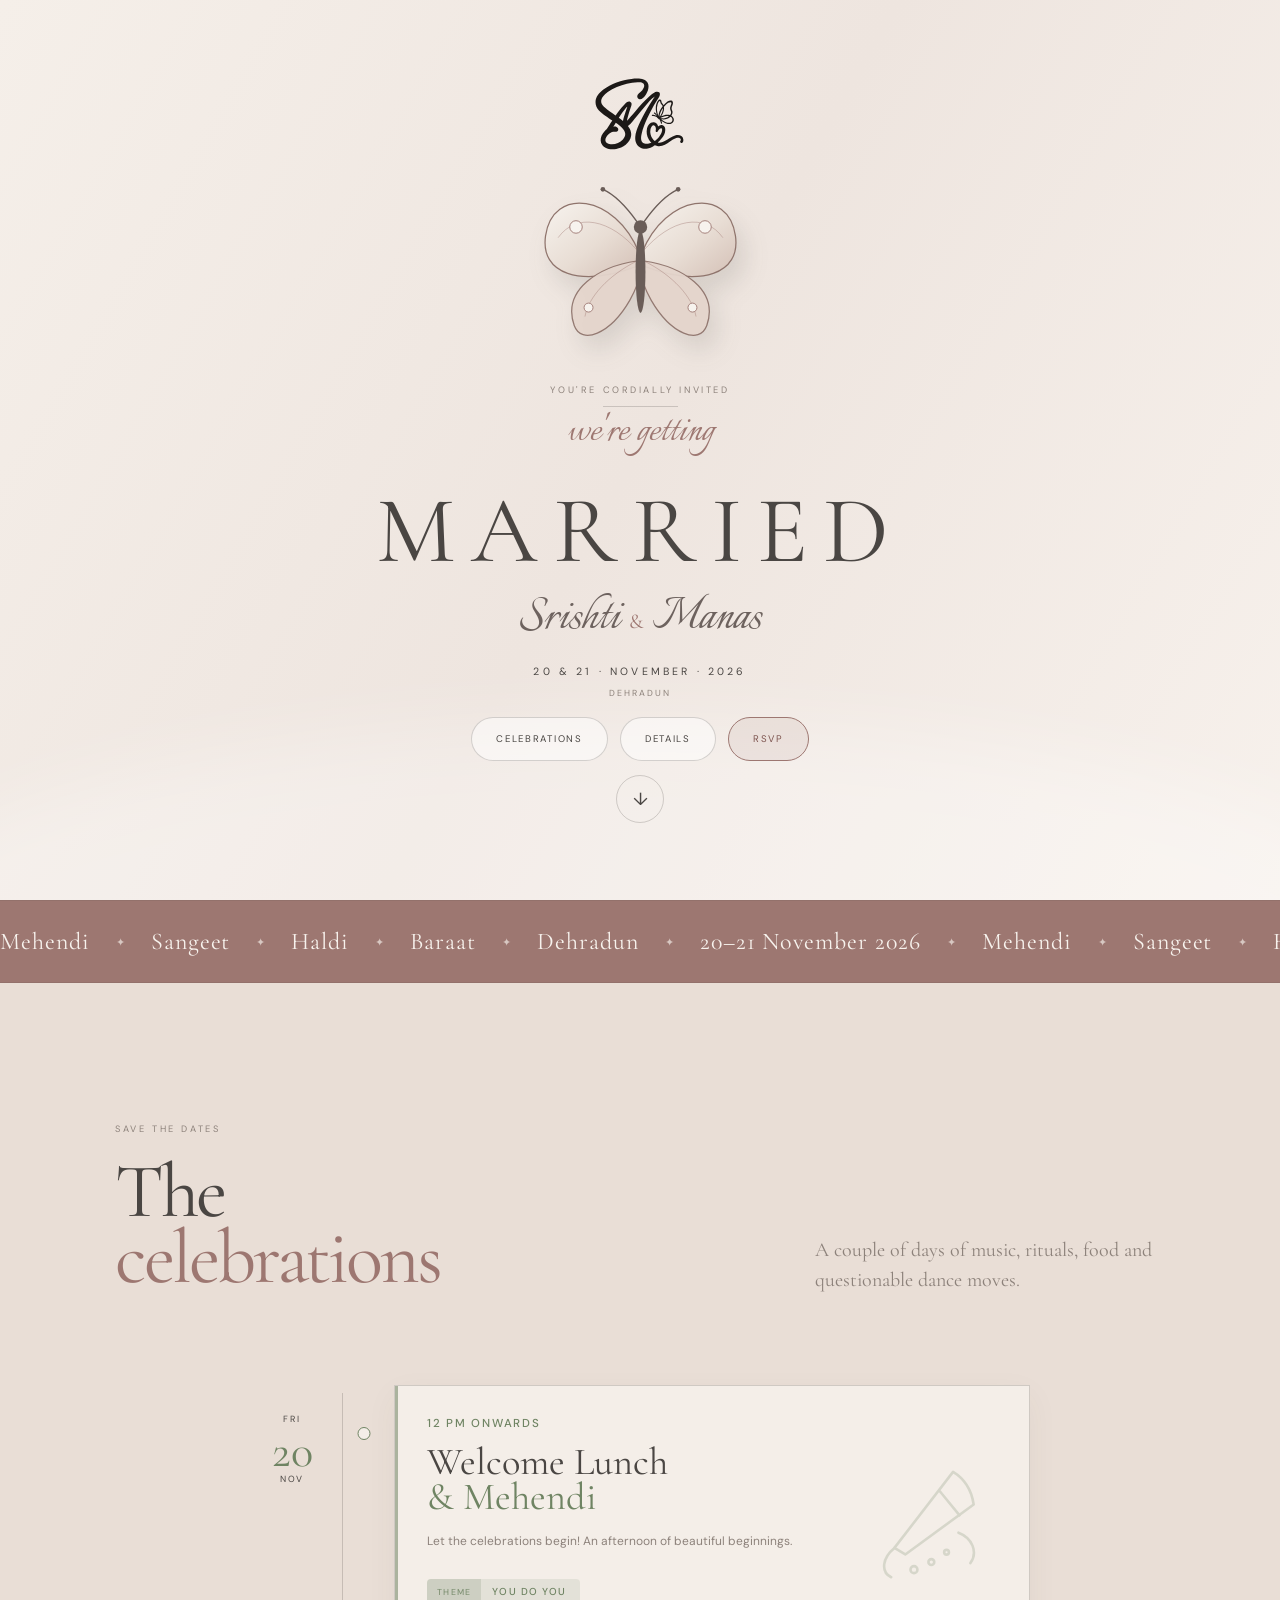
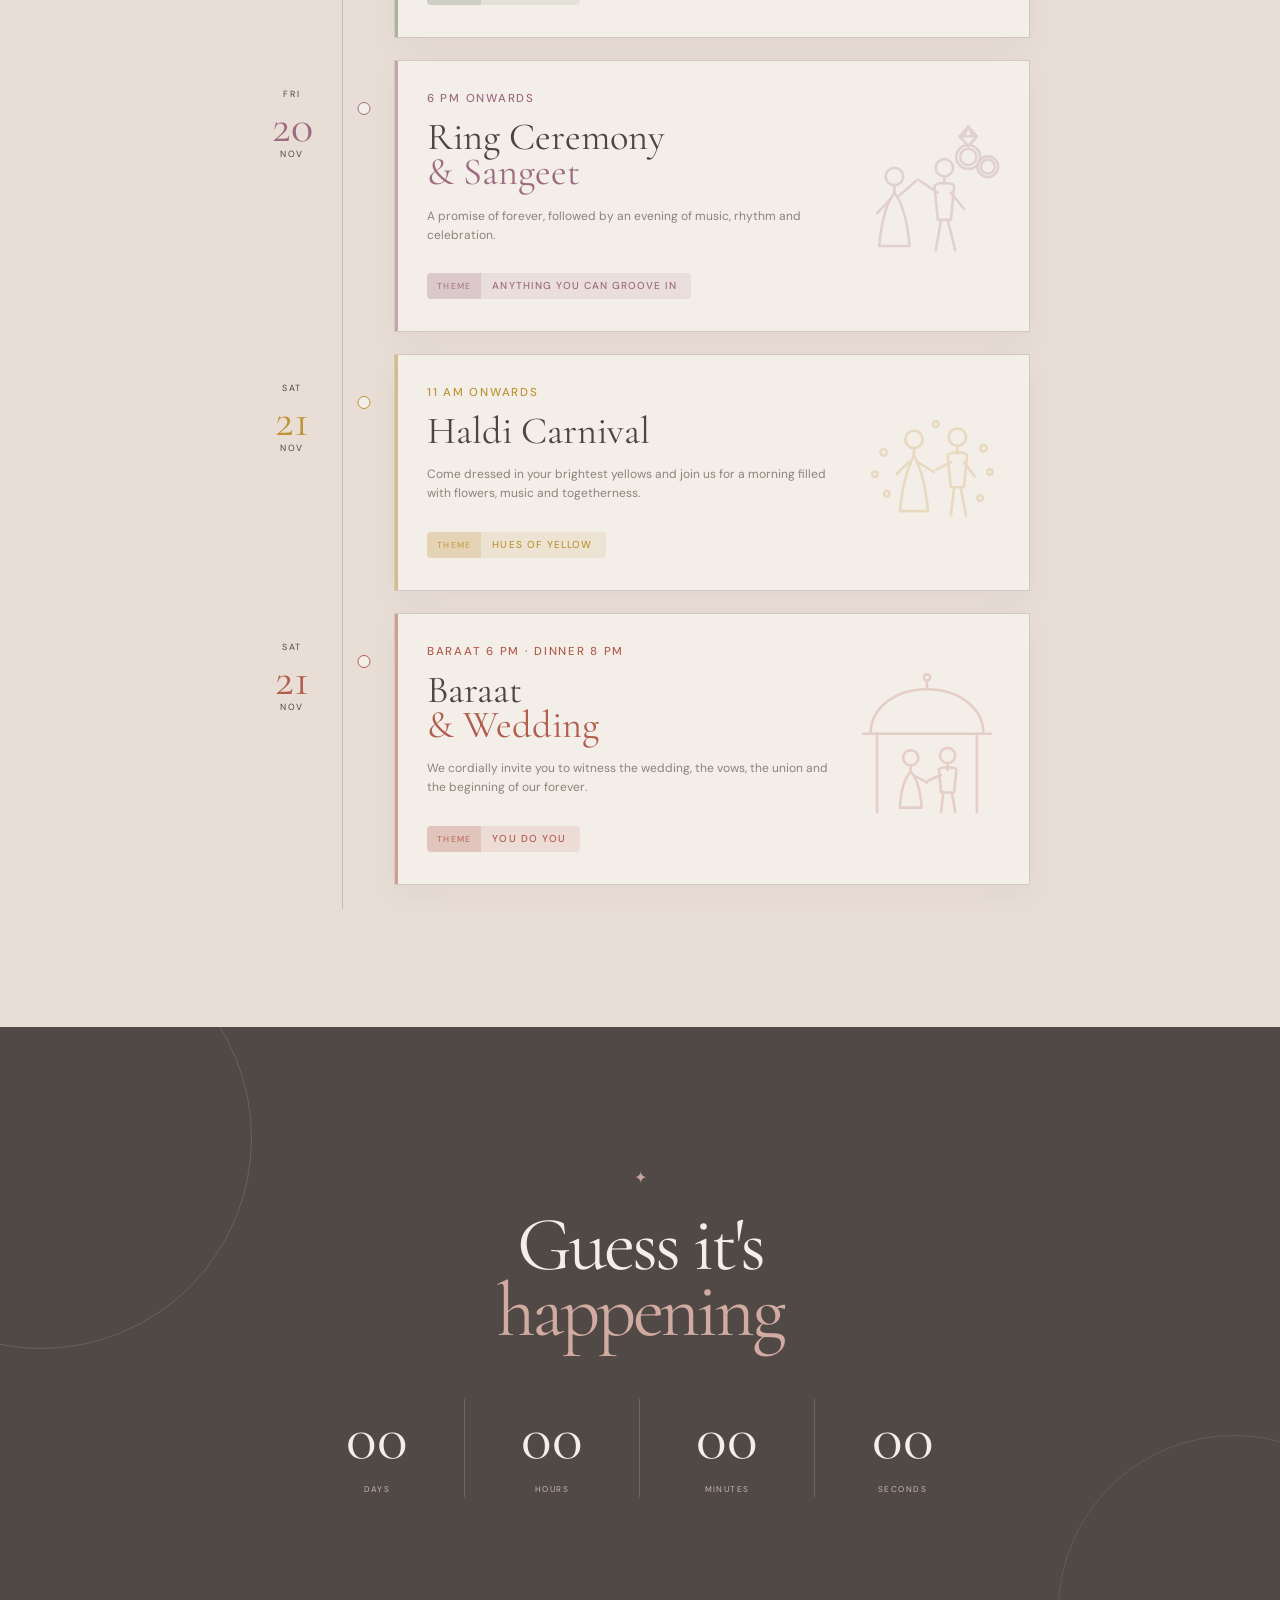
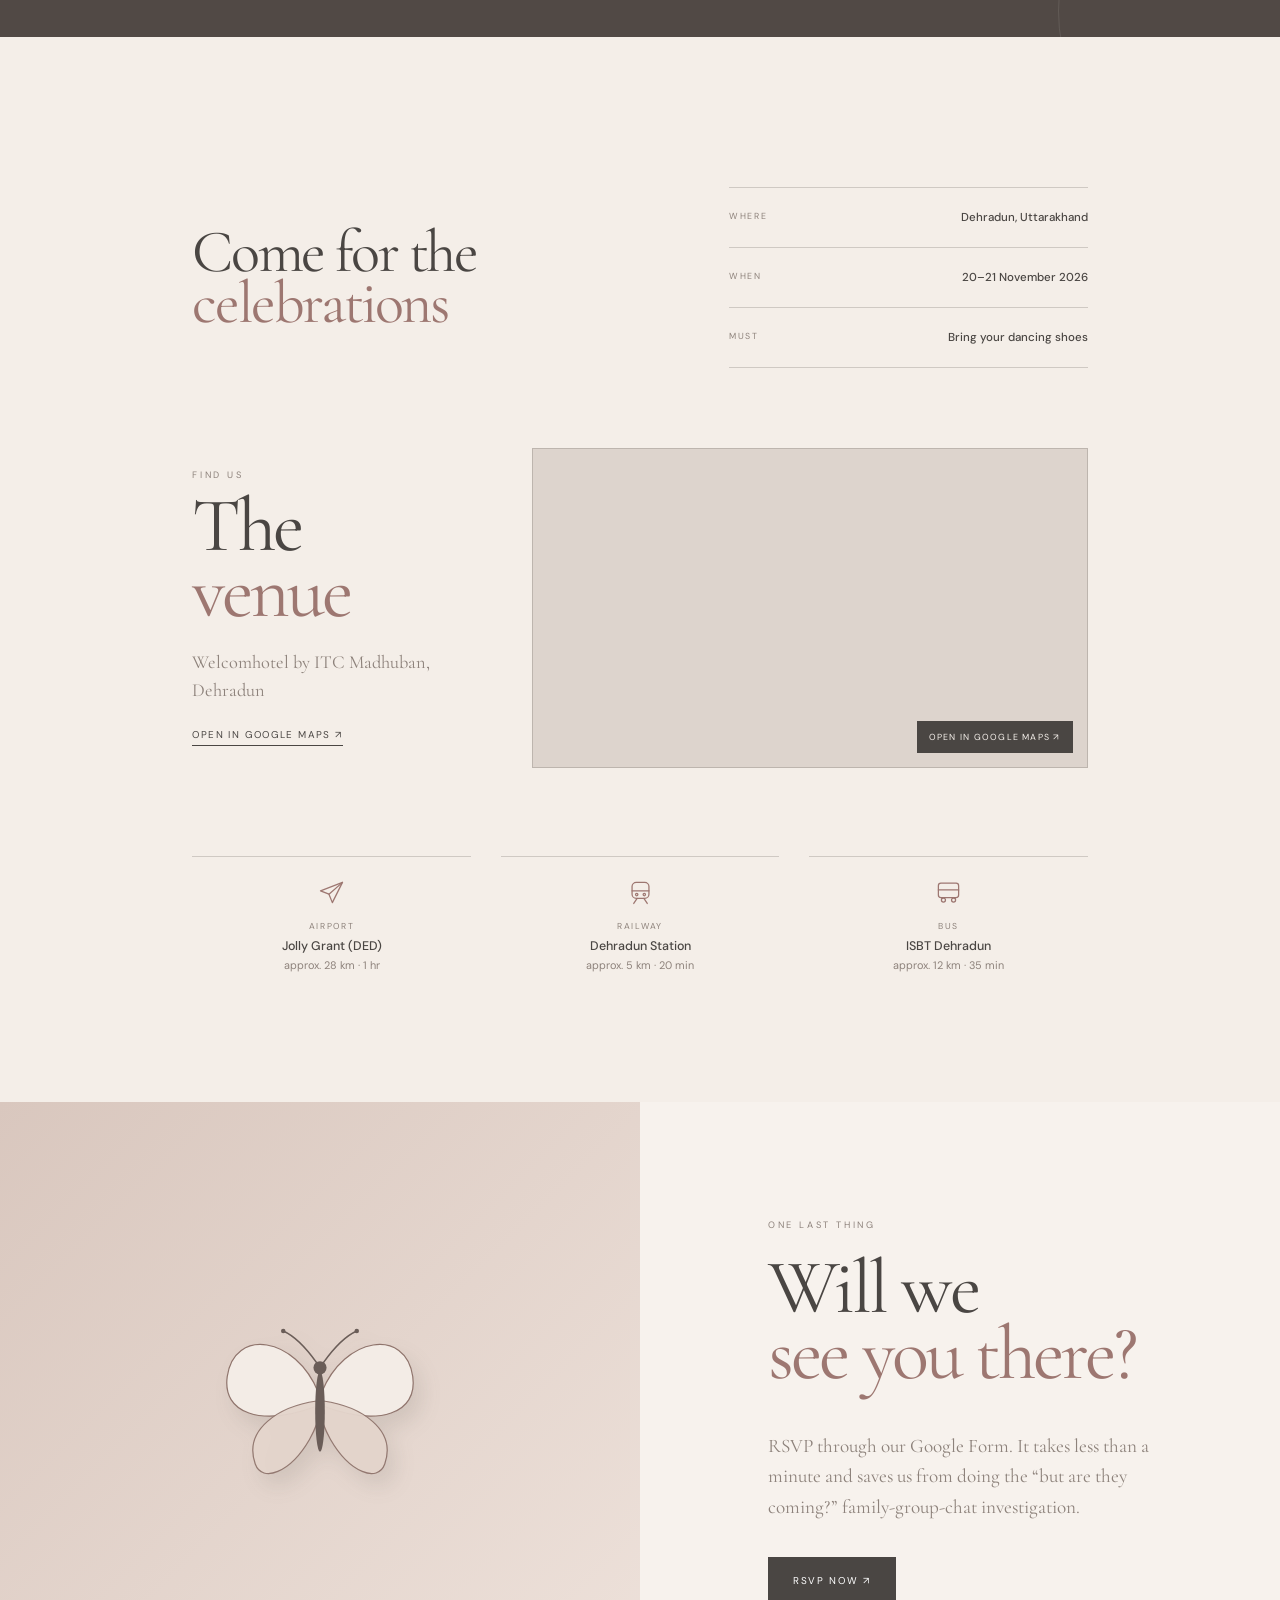
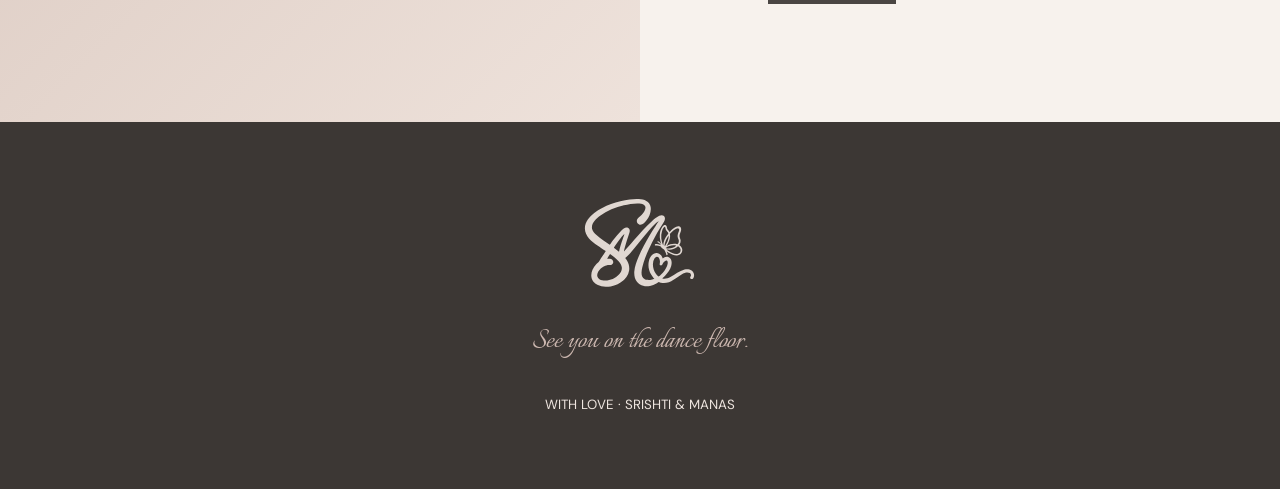
==== index.html @ ac8db074 "Animate the butterfly on the loading screen The preloader was still the flat PNG; it now uses the sa" ====
<!DOCTYPE html>
<html lang="en">
<head>
  <meta charset="UTF-8">
  <meta name="viewport" content="width=device-width, initial-scale=1.0">
  <meta name="theme-color" content="#f4eee8">
  <meta name="description" content="Srishti & Manas — wedding celebrations, November 2026">
  <title>Srishti & Manas — Wedding</title>
  <link rel="icon" href="assets/sm-logo.png" type="image/png">
  <link rel="apple-touch-icon" href="assets/sm-logo.png">
  <link rel="preconnect" href="https://fonts.googleapis.com">
  <link rel="preconnect" href="https://fonts.gstatic.com" crossorigin>
  <link href="https://fonts.googleapis.com/css2?family=Cormorant+Garamond:wght@400;500;600&family=DM+Sans:wght@400;500;600&family=Italianno&display=swap" rel="stylesheet">
  <link rel="stylesheet" href="styles.css">
</head>
<body>
  <div class="preloader" id="preloader">
    <svg class="monogram-mark" viewBox="35 118 1040 845" role="img" aria-label="Srishti and Manas">
      <path class="mono-script" d="M280.5 556.79C285.02 554.09 288.41 547.35 291.49 542.97C298.35 533.23 305.36 523.56 312.55 514.07C335.91 483.23 360.21 452.51 388.15 425.63C403.57 410.79 427.5 389.37 450.26 402.27C474.42 415.96 462.26 444.82 455.36 464.78C442.83 501.04 431.04 537.45 420.92 574.46C418.38 583.74 416.06 593.07 413.8 602.42C412.55 607.6 410.32 613.06 411.5 618.2C425.22 604.9 437.54 590 450.09 575.6C469.49 553.33 488.91 531.07 508.07 508.59C557.52 450.58 608.96 393.27 665.48 341.98C686.74 322.69 709.37 302.21 735.78 290.29C749.72 284 767.22 282.02 779.04 293.46C790.54 304.59 789.58 321.51 783.63 335.17C778.04 348.01 769.87 360.03 762.24 371.73C752.36 386.89 742.47 402.3 733.56 418.06C724.44 434.2 714.57 449.89 705.63 466.15C682.89 507.51 661.86 549.59 641.76 592.28C615.77 647.47 593.07 705.17 579.34 764.71C571.18 800.07 563.32 854.36 602.73 873.74C608.93 876.8 615.7 878.14 622.5 879.12C632.14 880.5 642.1 880.56 651.78 879.45C665.18 877.92 678.03 874.51 690.56 869.5C688.88 864.7 682.61 860.3 679.18 856.29C671.7 847.53 665.26 837.97 659.48 828.03C638.24 791.47 630.58 746.92 640.28 705.64C648.81 669.34 677.85 626.95 720.5 634.13C726.55 635.15 732.44 637.66 737.69 640.8C744.02 644.59 749.71 649.43 754.24 655.26C760.57 663.4 764.24 672.44 767.5 682.12C771.91 680.35 775.59 676.69 779.78 674.3C787.21 670.06 795.99 667.53 804.54 667.47C809.43 667.43 814.11 668.05 818.72 669.71C851.8 681.63 853.48 722.29 845.42 750.86C835.71 785.27 812.79 814.6 789.08 840.59C784.49 845.61 779.79 850.68 774.88 855.39C771.12 859 766.69 862.32 763.62 866.5C787.67 874.78 816.09 864 837.61 853.11C881.29 831 919.47 796.65 967.68 784.3C1004.36 774.91 1049.76 787.31 1055.03 830.5C1056.48 842.44 1054.39 856.4 1046.2 865.72C1040.09 872.69 1028.26 874.25 1022.09 866.37C1013.17 854.96 1027.29 846.78 1026.9 835.5C1026.02 809.89 992.57 809.27 974.82 814.42C948.38 822.1 925.05 839.69 902.91 855.43C862.87 883.89 818.88 913.02 767.5 908.09C754.59 906.86 742.36 903.26 730.5 898.1C723.1 901.53 716.5 907.7 709.34 911.84C691.02 922.43 671.24 930.78 650.38 934.69C634.87 937.59 619.24 938.76 603.5 936.83C592.62 935.49 582.15 932.64 572.05 928.47C520.01 907 502.49 854.11 506.23 801.5C509.38 757.09 528.19 707.04 545.67 666.21C574.59 598.69 608.92 534.12 646.58 471.1C664.76 440.67 683.7 410.43 703.58 381.1C709.79 371.92 715.67 362.53 721.78 353.28C724.4 349.31 728.82 344.69 729.5 340C719.12 345.63 710 353.94 701.32 361.85C680.36 380.94 661.57 402.1 642.62 423.14C597.65 473.1 556.54 526.56 514.09 578.63C502.72 592.58 491.18 606.37 479.69 620.21C462.46 640.97 444.84 661.59 422.93 677.5C424.67 681.19 427.58 684.24 429.95 687.59C434.1 693.43 438.17 699.59 441.61 705.88C456.18 732.49 463.39 762.15 458.76 792.47C446.56 872.38 363.92 926.86 289.43 939.71C274.31 942.32 258.83 943.4 243.5 943.11C216.99 942.61 190.33 937.07 166.68 924.83C153.12 917.82 140.69 908.27 131.11 896.34C105.86 864.92 106.13 821.26 122.36 785.83C131.18 766.57 143.54 748.97 158.21 733.72C164.7 726.97 172.67 721.29 178.83 714.3C183.4 709.12 187.01 702.08 190.67 696.2C197.81 684.78 205.18 673.4 212.67 662.2C219.35 652.22 225.96 642.17 232.71 632.23C236.53 626.59 241.42 620.73 244.09 614.5C231.62 604.55 216.92 596.76 203.63 587.92C191.62 579.94 179.71 571.83 167.88 563.59C113.8 525.93 50.42 476.61 52.38 403.5C53.92 346.3 95.29 298.3 138.31 264.84C228.06 195.05 351.4 153.92 463.47 140.69C498.16 136.59 532.75 133.85 567.52 138.77C590.05 141.95 613.23 148.51 630.82 163.65C681.15 206.96 652.76 287.98 618.57 332.11C604.12 350.75 582.03 376.4 555.56 371.77C530.7 367.41 521.59 338.18 536.1 318.65C543.26 309 554.02 301.45 562.78 293.28C579.39 277.78 595.58 258.81 604 237.5C612.27 216.57 611.54 196.95 589.68 185.79C583.23 182.5 575.59 180.39 568.48 179.15C556.97 177.15 545.17 176.6 533.5 176.72C491.89 177.17 450.64 185.13 410.3 194.68C334.18 212.7 255.31 243.91 191.98 290.49C156.54 316.56 109.13 359.47 118.15 408.48C122.58 432.54 141.59 451.72 158.96 467.53C177.92 484.8 198.96 499.82 219.89 514.58C240 528.75 259.96 543.24 280.5 556.79Z M415.5 457C406.21 461.76 390.73 482.45 383.65 491.19C367.9 510.63 353.43 531.2 339.43 551.93C332.36 562.41 323.74 573.06 318.34 584.5C334.06 596.49 349.78 608.48 365.5 620.47C368.07 612.09 369.02 603.12 371.19 594.58C376.69 573.05 383.48 551.92 390.4 530.82C395.22 516.12 400.43 501.57 405.48 486.95C408.81 477.3 413.74 467.02 415.5 457Z M283.5 641.29C274.58 655.7 265.65 670.1 256.73 684.5C260.62 685.18 264.56 684.58 268.56 684.44C276.66 684.16 285.17 684.57 292.78 687.67C315.24 696.84 321.13 726.07 298.76 739.3C286.27 746.68 270.24 742.01 256.52 744.2C234.2 747.75 214.58 759.49 198.16 774.66C175.69 795.41 150.38 837.84 176.09 865.39C179.69 869.25 184.18 872.15 188.75 874.74C195.13 878.35 202.79 880.96 209.94 882.51C264.99 894.49 327.61 872.05 365.1 830.62C382.02 811.93 395.91 786.48 390.89 760.52C387.21 741.44 376.54 724.92 364.14 710.33C341.09 683.21 312.61 661.49 283.5 641.29Z M728.5 848.86C737.25 844.25 744.92 836.31 752.15 829.63C775.22 808.32 793.58 782.28 805.86 753.39C811.09 741.07 817.76 718.11 809.35 706.17C803.62 698.02 792.89 703.51 786.66 708.09C778.63 713.99 772.14 722.04 767 730.5C764.64 734.39 763.44 739.48 760.25 742.75C756.33 746.75 750.24 747.88 745.26 745.28C735.74 740.32 740.15 729.7 741.15 721.5C741.63 717.52 741.95 713.51 741.88 709.5C741.6 694.67 732.97 665.96 713.5 667.86C693.86 669.78 683.17 700.42 679.74 716.43C671.91 752.92 683.35 792.02 704.41 822.12C711.2 831.82 718.96 841.7 728.5 848.86Z"/>
      <g class="mono-bf"><path class="mono-butterfly" d="M829.5 439.42C835.55 435.42 840.07 428.84 845.25 423.75C862.19 407.12 891.7 382.58 917.2 387.43C931.85 390.22 937.61 404.92 936.69 418.48C935.37 437.9 922.56 454.1 921.39 473.54C920.47 488.8 930.56 500.8 932.02 515.5C933.2 527.36 930.04 539.38 924.28 549.74C922.42 553.09 919.99 555.97 918.51 559.5C930.23 568.14 940.19 577.31 944.72 591.72C955.34 625.52 930.67 653.64 897.34 655.56C874.19 656.9 850.57 647.14 831.05 635.45C824.42 631.47 818.05 627.23 811.72 622.79C809.05 620.92 806.69 618.35 803.65 617.5C806.94 625.53 811.27 633.96 812.81 642.56C813.54 646.59 812.06 651.08 807.44 651.79C803.92 652.32 800.65 650.49 799.51 647.04C798.54 644.14 798.35 640.83 797.57 637.84C795.56 630.13 792.41 622.78 788.76 615.72C787.08 612.46 783.55 603.71 780.92 601.64C778.14 599.45 774.12 598.7 771.16 596.35C768.46 594.22 766.64 590.41 763.94 588.57C761.35 586.81 758.68 586.61 756.43 584.06C754.52 581.9 754.77 579.32 753.31 577.14C751.65 574.63 745.77 572.73 743.09 571.42C733.98 566.98 723.73 563.43 713.5 563.15C710.09 563.05 706.86 563.77 703.5 563.9C698.46 564.09 694.19 560.96 694.99 555.52C696.07 548.15 705.02 548.57 710.5 548.88C720.97 549.46 731 552.65 740.5 556.98C743.84 558.51 747.01 560.66 750.5 561.57C745.86 553.1 738.35 544.54 730.38 539.08C727.47 537.09 723.77 536.49 721.01 534.48C718.34 532.53 717.58 528.76 719.54 526.05C723.01 521.26 728.69 524.61 732.07 527.45C740.86 534.83 747.47 543.08 754.5 552.06C754.8 547.98 752.43 543.46 751 539.5C748.64 532.99 746.86 526.1 745.3 519.35C740.61 499.1 739.13 478.21 740.99 457.5C743.14 433.52 750.87 407.53 765.76 388.26C772.33 379.76 784.35 371.09 795.35 377.13C807.84 383.99 804.32 401.06 809.38 412.17C811.85 417.58 816.61 420.75 820.47 425.04C824.29 429.28 827.03 434.32 829.5 439.42Z M786.5 391.2C781.37 392.14 778.08 396.59 775.09 400.65C768.4 409.73 764.14 420.73 760.8 431.42C747.21 474.92 754.03 521.23 771.5 562.59C773.92 556.07 772.89 547.65 774.29 540.64C777.58 524.19 784.16 507.53 792.47 492.96C798.09 483.1 803.97 473.35 810.67 464.19C812.74 461.35 818.58 456.32 818.56 452.7C818.52 440.57 802.36 430.47 797.08 420.4C793.06 412.72 792.84 395.18 786.5 391.2Z M902.5 552.66C912.55 544.16 917.45 527.28 914.68 514.7C911.99 502.46 905.24 494.22 904.2 480.5C902.82 462.18 910.88 446.97 916.7 430.25C919.38 422.56 921.83 407.99 910.46 406.16C903.89 405.1 896.89 407.98 890.95 410.46C874.95 417.11 860.68 429.93 848.61 442.11C845.83 444.91 835.27 454.66 834.37 457.78C833.36 461.28 835.31 474.53 835.11 479.5C834.6 492.58 831.49 506.27 827.21 518.63C823.48 529.42 819.05 539.93 813.39 549.87C810.7 554.6 804.28 562.63 803.5 567.43C834.12 551.3 868.44 542.57 902.5 552.66Z M821.5 474.94C815.37 480.76 810.73 489.76 806.61 497.12C795.73 516.49 781.62 548.41 785.5 570.82C790.15 566.53 793.34 560.55 796.74 555.26C807.31 538.85 814.79 519.52 818.97 500.5C820.74 492.43 822.81 483.14 821.5 474.94Z M890.87 565.5C886.76 561.87 871.32 561.86 865.5 562.08C839.42 563.05 816.92 573.58 794.3 585.5C798.68 589.63 813.45 590.3 819.5 590.44C845.68 591.02 870.61 581.82 890.87 565.5Z M907.5 571.24C886.5 590.95 858.15 601.58 829.5 602.63C820.54 602.96 811.89 600.62 803.09 600.5C808.67 606.96 817.31 612.38 824.46 617.02C847.78 632.13 884.99 650.68 912.49 636.99C934.34 626.12 937.15 598.66 921.34 581.18C917.6 577.05 912.79 573.03 907.5 571.24Z"/></g>
    </svg>
  </div>

  <header class="cover" id="home">
    <nav class="topbar">
      <a class="monogram" href="#home">
        <svg class="monogram-mark" viewBox="35 118 1040 845" role="img" aria-label="Srishti and Manas">
          <path class="mono-script" d="M280.5 556.79C285.02 554.09 288.41 547.35 291.49 542.97C298.35 533.23 305.36 523.56 312.55 514.07C335.91 483.23 360.21 452.51 388.15 425.63C403.57 410.79 427.5 389.37 450.26 402.27C474.42 415.96 462.26 444.82 455.36 464.78C442.83 501.04 431.04 537.45 420.92 574.46C418.38 583.74 416.06 593.07 413.8 602.42C412.55 607.6 410.32 613.06 411.5 618.2C425.22 604.9 437.54 590 450.09 575.6C469.49 553.33 488.91 531.07 508.07 508.59C557.52 450.58 608.96 393.27 665.48 341.98C686.74 322.69 709.37 302.21 735.78 290.29C749.72 284 767.22 282.02 779.04 293.46C790.54 304.59 789.58 321.51 783.63 335.17C778.04 348.01 769.87 360.03 762.24 371.73C752.36 386.89 742.47 402.3 733.56 418.06C724.44 434.2 714.57 449.89 705.63 466.15C682.89 507.51 661.86 549.59 641.76 592.28C615.77 647.47 593.07 705.17 579.34 764.71C571.18 800.07 563.32 854.36 602.73 873.74C608.93 876.8 615.7 878.14 622.5 879.12C632.14 880.5 642.1 880.56 651.78 879.45C665.18 877.92 678.03 874.51 690.56 869.5C688.88 864.7 682.61 860.3 679.18 856.29C671.7 847.53 665.26 837.97 659.48 828.03C638.24 791.47 630.58 746.92 640.28 705.64C648.81 669.34 677.85 626.95 720.5 634.13C726.55 635.15 732.44 637.66 737.69 640.8C744.02 644.59 749.71 649.43 754.24 655.26C760.57 663.4 764.24 672.44 767.5 682.12C771.91 680.35 775.59 676.69 779.78 674.3C787.21 670.06 795.99 667.53 804.54 667.47C809.43 667.43 814.11 668.05 818.72 669.71C851.8 681.63 853.48 722.29 845.42 750.86C835.71 785.27 812.79 814.6 789.08 840.59C784.49 845.61 779.79 850.68 774.88 855.39C771.12 859 766.69 862.32 763.62 866.5C787.67 874.78 816.09 864 837.61 853.11C881.29 831 919.47 796.65 967.68 784.3C1004.36 774.91 1049.76 787.31 1055.03 830.5C1056.48 842.44 1054.39 856.4 1046.2 865.72C1040.09 872.69 1028.26 874.25 1022.09 866.37C1013.17 854.96 1027.29 846.78 1026.9 835.5C1026.02 809.89 992.57 809.27 974.82 814.42C948.38 822.1 925.05 839.69 902.91 855.43C862.87 883.89 818.88 913.02 767.5 908.09C754.59 906.86 742.36 903.26 730.5 898.1C723.1 901.53 716.5 907.7 709.34 911.84C691.02 922.43 671.24 930.78 650.38 934.69C634.87 937.59 619.24 938.76 603.5 936.83C592.62 935.49 582.15 932.64 572.05 928.47C520.01 907 502.49 854.11 506.23 801.5C509.38 757.09 528.19 707.04 545.67 666.21C574.59 598.69 608.92 534.12 646.58 471.1C664.76 440.67 683.7 410.43 703.58 381.1C709.79 371.92 715.67 362.53 721.78 353.28C724.4 349.31 728.82 344.69 729.5 340C719.12 345.63 710 353.94 701.32 361.85C680.36 380.94 661.57 402.1 642.62 423.14C597.65 473.1 556.54 526.56 514.09 578.63C502.72 592.58 491.18 606.37 479.69 620.21C462.46 640.97 444.84 661.59 422.93 677.5C424.67 681.19 427.58 684.24 429.95 687.59C434.1 693.43 438.17 699.59 441.61 705.88C456.18 732.49 463.39 762.15 458.76 792.47C446.56 872.38 363.92 926.86 289.43 939.71C274.31 942.32 258.83 943.4 243.5 943.11C216.99 942.61 190.33 937.07 166.68 924.83C153.12 917.82 140.69 908.27 131.11 896.34C105.86 864.92 106.13 821.26 122.36 785.83C131.18 766.57 143.54 748.97 158.21 733.72C164.7 726.97 172.67 721.29 178.83 714.3C183.4 709.12 187.01 702.08 190.67 696.2C197.81 684.78 205.18 673.4 212.67 662.2C219.35 652.22 225.96 642.17 232.71 632.23C236.53 626.59 241.42 620.73 244.09 614.5C231.62 604.55 216.92 596.76 203.63 587.92C191.62 579.94 179.71 571.83 167.88 563.59C113.8 525.93 50.42 476.61 52.38 403.5C53.92 346.3 95.29 298.3 138.31 264.84C228.06 195.05 351.4 153.92 463.47 140.69C498.16 136.59 532.75 133.85 567.52 138.77C590.05 141.95 613.23 148.51 630.82 163.65C681.15 206.96 652.76 287.98 618.57 332.11C604.12 350.75 582.03 376.4 555.56 371.77C530.7 367.41 521.59 338.18 536.1 318.65C543.26 309 554.02 301.45 562.78 293.28C579.39 277.78 595.58 258.81 604 237.5C612.27 216.57 611.54 196.95 589.68 185.79C583.23 182.5 575.59 180.39 568.48 179.15C556.97 177.15 545.17 176.6 533.5 176.72C491.89 177.17 450.64 185.13 410.3 194.68C334.18 212.7 255.31 243.91 191.98 290.49C156.54 316.56 109.13 359.47 118.15 408.48C122.58 432.54 141.59 451.72 158.96 467.53C177.92 484.8 198.96 499.82 219.89 514.58C240 528.75 259.96 543.24 280.5 556.79Z M415.5 457C406.21 461.76 390.73 482.45 383.65 491.19C367.9 510.63 353.43 531.2 339.43 551.93C332.36 562.41 323.74 573.06 318.34 584.5C334.06 596.49 349.78 608.48 365.5 620.47C368.07 612.09 369.02 603.12 371.19 594.58C376.69 573.05 383.48 551.92 390.4 530.82C395.22 516.12 400.43 501.57 405.48 486.95C408.81 477.3 413.74 467.02 415.5 457Z M283.5 641.29C274.58 655.7 265.65 670.1 256.73 684.5C260.62 685.18 264.56 684.58 268.56 684.44C276.66 684.16 285.17 684.57 292.78 687.67C315.24 696.84 321.13 726.07 298.76 739.3C286.27 746.68 270.24 742.01 256.52 744.2C234.2 747.75 214.58 759.49 198.16 774.66C175.69 795.41 150.38 837.84 176.09 865.39C179.69 869.25 184.18 872.15 188.75 874.74C195.13 878.35 202.79 880.96 209.94 882.51C264.99 894.49 327.61 872.05 365.1 830.62C382.02 811.93 395.91 786.48 390.89 760.52C387.21 741.44 376.54 724.92 364.14 710.33C341.09 683.21 312.61 661.49 283.5 641.29Z M728.5 848.86C737.25 844.25 744.92 836.31 752.15 829.63C775.22 808.32 793.58 782.28 805.86 753.39C811.09 741.07 817.76 718.11 809.35 706.17C803.62 698.02 792.89 703.51 786.66 708.09C778.63 713.99 772.14 722.04 767 730.5C764.64 734.39 763.44 739.48 760.25 742.75C756.33 746.75 750.24 747.88 745.26 745.28C735.74 740.32 740.15 729.7 741.15 721.5C741.63 717.52 741.95 713.51 741.88 709.5C741.6 694.67 732.97 665.96 713.5 667.86C693.86 669.78 683.17 700.42 679.74 716.43C671.91 752.92 683.35 792.02 704.41 822.12C711.2 831.82 718.96 841.7 728.5 848.86Z"/>
          <g class="mono-bf"><path class="mono-butterfly" d="M829.5 439.42C835.55 435.42 840.07 428.84 845.25 423.75C862.19 407.12 891.7 382.58 917.2 387.43C931.85 390.22 937.61 404.92 936.69 418.48C935.37 437.9 922.56 454.1 921.39 473.54C920.47 488.8 930.56 500.8 932.02 515.5C933.2 527.36 930.04 539.38 924.28 549.74C922.42 553.09 919.99 555.97 918.51 559.5C930.23 568.14 940.19 577.31 944.72 591.72C955.34 625.52 930.67 653.64 897.34 655.56C874.19 656.9 850.57 647.14 831.05 635.45C824.42 631.47 818.05 627.23 811.72 622.79C809.05 620.92 806.69 618.35 803.65 617.5C806.94 625.53 811.27 633.96 812.81 642.56C813.54 646.59 812.06 651.08 807.44 651.79C803.92 652.32 800.65 650.49 799.51 647.04C798.54 644.14 798.35 640.83 797.57 637.84C795.56 630.13 792.41 622.78 788.76 615.72C787.08 612.46 783.55 603.71 780.92 601.64C778.14 599.45 774.12 598.7 771.16 596.35C768.46 594.22 766.64 590.41 763.94 588.57C761.35 586.81 758.68 586.61 756.43 584.06C754.52 581.9 754.77 579.32 753.31 577.14C751.65 574.63 745.77 572.73 743.09 571.42C733.98 566.98 723.73 563.43 713.5 563.15C710.09 563.05 706.86 563.77 703.5 563.9C698.46 564.09 694.19 560.96 694.99 555.52C696.07 548.15 705.02 548.57 710.5 548.88C720.97 549.46 731 552.65 740.5 556.98C743.84 558.51 747.01 560.66 750.5 561.57C745.86 553.1 738.35 544.54 730.38 539.08C727.47 537.09 723.77 536.49 721.01 534.48C718.34 532.53 717.58 528.76 719.54 526.05C723.01 521.26 728.69 524.61 732.07 527.45C740.86 534.83 747.47 543.08 754.5 552.06C754.8 547.98 752.43 543.46 751 539.5C748.64 532.99 746.86 526.1 745.3 519.35C740.61 499.1 739.13 478.21 740.99 457.5C743.14 433.52 750.87 407.53 765.76 388.26C772.33 379.76 784.35 371.09 795.35 377.13C807.84 383.99 804.32 401.06 809.38 412.17C811.85 417.58 816.61 420.75 820.47 425.04C824.29 429.28 827.03 434.32 829.5 439.42Z M786.5 391.2C781.37 392.14 778.08 396.59 775.09 400.65C768.4 409.73 764.14 420.73 760.8 431.42C747.21 474.92 754.03 521.23 771.5 562.59C773.92 556.07 772.89 547.65 774.29 540.64C777.58 524.19 784.16 507.53 792.47 492.96C798.09 483.1 803.97 473.35 810.67 464.19C812.74 461.35 818.58 456.32 818.56 452.7C818.52 440.57 802.36 430.47 797.08 420.4C793.06 412.72 792.84 395.18 786.5 391.2Z M902.5 552.66C912.55 544.16 917.45 527.28 914.68 514.7C911.99 502.46 905.24 494.22 904.2 480.5C902.82 462.18 910.88 446.97 916.7 430.25C919.38 422.56 921.83 407.99 910.46 406.16C903.89 405.1 896.89 407.98 890.95 410.46C874.95 417.11 860.68 429.93 848.61 442.11C845.83 444.91 835.27 454.66 834.37 457.78C833.36 461.28 835.31 474.53 835.11 479.5C834.6 492.58 831.49 506.27 827.21 518.63C823.48 529.42 819.05 539.93 813.39 549.87C810.7 554.6 804.28 562.63 803.5 567.43C834.12 551.3 868.44 542.57 902.5 552.66Z M821.5 474.94C815.37 480.76 810.73 489.76 806.61 497.12C795.73 516.49 781.62 548.41 785.5 570.82C790.15 566.53 793.34 560.55 796.74 555.26C807.31 538.85 814.79 519.52 818.97 500.5C820.74 492.43 822.81 483.14 821.5 474.94Z M890.87 565.5C886.76 561.87 871.32 561.86 865.5 562.08C839.42 563.05 816.92 573.58 794.3 585.5C798.68 589.63 813.45 590.3 819.5 590.44C845.68 591.02 870.61 581.82 890.87 565.5Z M907.5 571.24C886.5 590.95 858.15 601.58 829.5 602.63C820.54 602.96 811.89 600.62 803.09 600.5C808.67 606.96 817.31 612.38 824.46 617.02C847.78 632.13 884.99 650.68 912.49 636.99C934.34 626.12 937.15 598.66 921.34 581.18C917.6 577.05 912.79 573.03 907.5 571.24Z"/></g>
        </svg>
      </a>
    </nav>

    <div class="butterfly butterfly-main" aria-hidden="true">
      <svg viewBox="0 0 240 210" fill="none">
        <defs>
          <linearGradient id="wingGlow" x1="0" y1="0" x2="1" y2="1">
            <stop offset="0%" stop-color="#f7f3ee"/>
            <stop offset="55%" stop-color="#e8ddd4"/>
            <stop offset="100%" stop-color="#d4c0b6"/>
          </linearGradient>
          <linearGradient id="wingShade" x1="0.2" y1="0" x2="0.9" y2="1">
            <stop offset="0%" stop-color="#c9b3a8"/>
            <stop offset="100%" stop-color="#9d7771"/>
          </linearGradient>
        </defs>
        <g class="wing-left">
          <path class="wing-fill" d="M118 86C92 22 22 12 14 68c-6 42 38 58 102 34Z"/>
          <path class="wing-fill lower" d="M116 96C74 102 32 128 46 168c8 22 40 10 62-28 10-18 14-34 16-42Z"/>
          <path class="wing-vein" d="M118 86C86 48 48 42 28 70"/>
          <path class="wing-vein" d="M116 96C84 112 62 136 58 158"/>
          <circle class="wing-spot" cx="48" cy="58" r="7"/>
          <circle class="wing-spot" cx="62" cy="148" r="5"/>
        </g>
        <g class="wing-right">
          <path class="wing-fill" d="M122 86C148 22 218 12 226 68c6 42-38 58-102 34Z"/>
          <path class="wing-fill lower" d="M124 96C166 102 208 128 194 168c-8 22-40 10-62-28-10-18-14-34-16-42Z"/>
          <path class="wing-vein" d="M122 86C154 48 192 42 212 70"/>
          <path class="wing-vein" d="M124 96C156 112 178 136 182 158"/>
          <circle class="wing-spot" cx="192" cy="58" r="7"/>
          <circle class="wing-spot" cx="178" cy="148" r="5"/>
        </g>
        <ellipse class="butterfly-body" cx="120" cy="108" rx="5.5" ry="46"/>
        <circle class="butterfly-body" cx="120" cy="58" r="7.5"/>
        <path class="antenna" d="M116 52Q96 24 78 16"/>
        <path class="antenna" d="M124 52Q144 24 162 16"/>
        <circle class="antenna-tip" cx="78" cy="16" r="2.6"/>
        <circle class="antenna-tip" cx="162" cy="16" r="2.6"/>
      </svg>
    </div>

    <div class="cover-copy">
      <p class="micro">YOU'RE CORDIALLY INVITED</p>
      <div class="thin-rule"></div>
      <p class="script">we're getting</p>
      <h1>married</h1>
      <p class="names">Srishti <span>&amp;</span> Manas</p>
      <p class="date">20 &amp; 21 · NOVEMBER · 2026</p>
      <p class="place">DEHRADUN</p>
      <nav class="cover-nav">
        <a href="#events">Celebrations</a>
        <a href="#details">Details</a>
        <a class="primary" href="#rsvp">RSVP</a>
      </nav>
      <a class="round-arrow" href="#events" aria-label="Explore invitation">↓</a>
    </div>

    <div class="paper-wash"></div>
  </header>

  <main>
    <div class="ticker" aria-hidden="true">
      <div class="ticker-track">
        <span>Mehendi</span><i>✦</i><span>Sangeet</span><i>✦</i><span>Haldi</span><i>✦</i><span>Baraat</span><i>✦</i><span>Dehradun</span><i>✦</i><span>20–21 November 2026</span><i>✦</i>
        <span>Mehendi</span><i>✦</i><span>Sangeet</span><i>✦</i><span>Haldi</span><i>✦</i><span>Baraat</span><i>✦</i><span>Dehradun</span><i>✦</i><span>20–21 November 2026</span><i>✦</i>
      </div>
    </div>

    <section class="events" id="events">
      <div class="events-head">
        <div>
          <p class="micro">SAVE THE DATES</p>
          <h2>The<br><em>celebrations</em></h2>
        </div>
        <p class="events-intro">A couple of days of music, rituals, food and questionable dance moves.</p>
      </div>

      <div class="timeline">
        <article class="event-card ec-mehendi">
          <div class="event-when">
            <span class="event-day">Fri</span>
            <strong>20</strong>
            <span>Nov</span>
          </div>
          <div class="event-dot" aria-hidden="true"></div>
          <div class="event-body">
            <p class="event-time"><span class="when-inline">Fri 20 Nov</span>12 PM onwards</p>
            <h3>Welcome Lunch<br><em>&amp; Mehendi</em></h3>
            <!-- Mehendi — henna cone trailing a fresh paisley -->
            <div class="event-motif" aria-hidden="true">
              <svg viewBox="0 0 140 140">
                <path d="M40 104 94 34C104 40 111 51 113 64L50 110Z"/>
                <path d="M82 52 100 74"/>
                <path d="M40 104C29 113 27 126 37 131"/>
                <circle cx="58" cy="124" r="3.2"/>
                <circle cx="74" cy="117" r="2.7"/>
                <circle cx="88" cy="108" r="2.2"/>
                <path d="M99 90C112 95 117 108 110 118"/>
              </svg>
            </div>
            <p>Let the celebrations begin! An afternoon of beautiful beginnings.</p>
            <p class="event-theme"><span>Theme</span>You do you</p>
          </div>
        </article>

        <article class="event-card ec-sangeet">
          <div class="event-when">
            <span class="event-day">Fri</span>
            <strong>20</strong>
            <span>Nov</span>
          </div>
          <div class="event-dot" aria-hidden="true"></div>
          <div class="event-body">
            <p class="event-time"><span class="when-inline">Fri 20 Nov</span>6 PM onwards</p>
            <h3>Ring Ceremony<br><em>&amp; Sangeet</em></h3>
            <!-- Ring Ceremony & Sangeet — dancing couple, hands joined, and the rings -->
            <div class="event-motif" aria-hidden="true">
              <svg viewBox="0 0 140 140">
                <circle cx="40" cy="52" r="8"/>
                <path d="M40 60v7"/>
                <path d="M26 116C28 94 33 76 40 67C47 76 52 94 54 116Z"/>
                <path d="M43 71 60 56"/>
                <path d="M37 72 24 86"/>
                <circle cx="86" cy="44" r="8"/>
                <path d="M86 52v7"/>
                <path d="M77 61C77 57 95 57 95 61L92 92H80Z"/>
                <path d="M83 92 78 120M89 92 96 120"/>
                <path d="M80 67 62 55"/>
                <path d="M92 67 104 82"/>
                <circle cx="108" cy="34" r="11"/>
                <circle cx="108" cy="34" r="7.5"/>
                <path d="M108 6 116 15 108 24 100 15Z"/>
                <path d="M100 15H116M108 6 104 15M108 6 112 15"/>
                <circle cx="126" cy="43" r="9.5"/>
                <circle cx="126" cy="43" r="6.4"/>
              </svg>
            </div>
            <p>A promise of forever, followed by an evening of music, rhythm and celebration.</p>
            <p class="event-theme"><span>Theme</span>Anything you can groove in</p>
          </div>
        </article>

        <article class="event-card ec-haldi">
          <div class="event-when">
            <span class="event-day">Sat</span>
            <strong>21</strong>
            <span>Nov</span>
          </div>
          <div class="event-dot" aria-hidden="true"></div>
          <div class="event-body">
            <p class="event-time"><span class="when-inline">Sat 21 Nov</span>11 AM onwards</p>
            <h3>Haldi Carnival</h3>
            <!-- Haldi — the couple side by side, turmeric bowl at their feet -->
            <div class="event-motif" aria-hidden="true">
              <svg viewBox="0 0 140 140">
                <circle cx="58" cy="40" r="8"/>
                <path d="M58 48v7"/>
                <path d="M45 106C47 86 51 68 58 55C65 68 69 86 71 106Z"/>
                <path d="M62 61 76 70"/>
                <path d="M53 61 42 72"/>
                <circle cx="98" cy="38" r="8"/>
                <path d="M98 46v7"/>
                <path d="M89 55C89 51 107 51 107 55L104 84H92Z"/>
                <path d="M95 84 92 110M101 84 106 110"/>
                <path d="M92 61 78 68"/>
                <path d="M104 61 114 74"/>
                <circle cx="30" cy="52" r="3"/>
                <circle cx="22" cy="72" r="2.4"/>
                <circle cx="33" cy="90" r="2.6"/>
                <circle cx="122" cy="48" r="3"/>
                <circle cx="128" cy="70" r="2.4"/>
                <circle cx="119" cy="94" r="2.6"/>
                <circle cx="78" cy="26" r="2.6"/>
              </svg>
            </div>
            <p>Come dressed in your brightest yellows and join us for a morning filled with flowers, music and togetherness.</p>
            <p class="event-theme"><span>Theme</span>Hues of yellow</p>
          </div>
        </article>

        <article class="event-card ec-wedding">
          <div class="event-when">
            <span class="event-day">Sat</span>
            <strong>21</strong>
            <span>Nov</span>
          </div>
          <div class="event-dot" aria-hidden="true"></div>
          <div class="event-body">
            <p class="event-time"><span class="when-inline">Sat 21 Nov</span>Baraat 6 PM · Dinner 8 PM</p>
            <h3>Baraat<br><em>&amp; Wedding</em></h3>
            <!-- Baraat & Wedding — the couple beneath the mandap -->
            <div class="event-motif" aria-hidden="true">
              <svg viewBox="0 0 140 140">
                <path d="M18 56C18 32 41 15 70 15S122 32 122 56"/>
                <path d="M11 56H129"/>
                <path d="M70 15V7"/>
                <circle cx="70" cy="4" r="3"/>
                <path d="M24 56V128M116 56V128"/>
                <circle cx="55" cy="78" r="7"/>
                <path d="M55 85v6"/>
                <path d="M45 124C46 108 49 97 55 91C61 97 64 108 65 124Z"/>
                <path d="M59 95 70 101"/>
                <circle cx="89" cy="76" r="7"/>
                <path d="M89 83v6"/>
                <path d="M81 89C81 86 97 86 97 89L95 110H83Z"/>
                <path d="M85 110 83 128M93 110 96 128"/>
                <path d="M83 94 71 99"/>
              </svg>
            </div>
            <p>We cordially invite you to witness the wedding, the vows, the union and the beginning of our forever.</p>
            <p class="event-theme"><span>Theme</span>You do you</p>
          </div>
        </article>
      </div>
    </section>

    <section class="countdown">
      <div class="countdown-inner">
      <div class="countdown-decor">✦</div>
      <h2>Guess it's<br><em>happening</em></h2>
      <div class="timer">
        <div><strong id="days">--</strong><span>days</span></div>
        <div><strong id="hours">--</strong><span>hours</span></div>
        <div><strong id="minutes">--</strong><span>minutes</span></div>
        <div><strong id="seconds">--</strong><span>seconds</span></div>
      </div>
      </div>
    </section>

    <section class="details" id="details">
      <div class="details-left">
        <h2>Come for the<br><em>celebrations</em></h2>
      </div>
      <div class="details-right">
        <div><span>WHERE</span><b>Dehradun, Uttarakhand</b></div>
        <div><span>WHEN</span><b>20–21 November 2026</b></div>
        <div><span>MUST</span><b>Bring your dancing shoes</b></div>
      </div>
    </section>

    <section class="map-section">
      <div class="map-copy">
        <p class="micro">FIND US</p>
        <h2>The<br><em>venue</em></h2>
        <p>Welcomhotel by ITC Madhuban, Dehradun</p>
        <a class="map-link" href="https://share.google/0lTPOpAL2WvYlhROM" target="_blank" rel="noopener">Open in Google Maps ↗</a>
      </div>
      <div class="map-frame">
        <iframe
          title="Wedding venue map"
          src="https://maps.google.com/maps?q=Welcomhotel%20by%20ITC%20Madhuban%20Dehradun&z=15&output=embed"
          loading="lazy"
          referrerpolicy="no-referrer-when-downgrade"></iframe>
        <a class="map-overlay" href="https://share.google/0lTPOpAL2WvYlhROM" target="_blank" rel="noopener">Open in Google Maps ↗</a>
      </div>
          <ul class="travel">
        <li>
          <svg viewBox="0 0 32 32" aria-hidden="true"><path d="M29 4 3 14l10 4 4 10z"/><path d="M29 4 13 18"/></svg>
          <span>Airport</span><b>Jolly Grant (DED)</b><em>approx. 28 km &middot; 1 hr</em>
        </li>
        <li>
          <svg viewBox="0 0 32 32" aria-hidden="true"><rect x="6" y="4" width="20" height="19" rx="5"/><path d="M6 14h20"/><circle cx="11.5" cy="18.5" r="1.4"/><circle cx="20.5" cy="18.5" r="1.4"/><path d="M12 23 8 29M20 23l4 6"/></svg>
          <span>Railway</span><b>Dehradun Station</b><em>approx. 5 km &middot; 20 min</em>
        </li>
        <li>
          <svg viewBox="0 0 32 32" aria-hidden="true"><rect x="4" y="5" width="24" height="17" rx="3"/><path d="M4 13h24"/><circle cx="10" cy="25" r="2.4"/><circle cx="22" cy="25" r="2.4"/><path d="M8 22v1M24 22v1"/></svg>
          <span>Bus</span><b>ISBT Dehradun</b><em>approx. 12 km &middot; 35 min</em>
        </li>
      </ul>
</section>

    <section class="rsvp" id="rsvp">
      <div class="rsvp-art">
        <div class="mini-butterfly" aria-hidden="true">
          <svg viewBox="0 0 240 210" fill="none">
            <g class="wing-left">
              <path class="wing-fill" d="M118 86C92 22 22 12 14 68c-6 42 38 58 102 34Z"/>
              <path class="wing-fill lower" d="M116 96C74 102 32 128 46 168c8 22 40 10 62-28 10-18 14-34 16-42Z"/>
            </g>
            <g class="wing-right">
              <path class="wing-fill" d="M122 86C148 22 218 12 226 68c6 42-38 58-102 34Z"/>
              <path class="wing-fill lower" d="M124 96C166 102 208 128 194 168c-8 22-40 10-62-28-10-18-14-34-16-42Z"/>
            </g>
            <ellipse class="butterfly-body" cx="120" cy="108" rx="5.5" ry="46"/>
            <circle class="butterfly-body" cx="120" cy="58" r="7.5"/>
            <path class="antenna" d="M116 52Q96 24 78 16"/>
            <path class="antenna" d="M124 52Q144 24 162 16"/>
            <circle class="antenna-tip" cx="78" cy="16" r="2.6"/>
            <circle class="antenna-tip" cx="162" cy="16" r="2.6"/>
          </svg>
        </div>
      </div>
      <div class="rsvp-copy">
        <p class="micro">ONE LAST THING</p>
        <h2>Will we<br><em>see you there?</em></h2>
        <p>RSVP through our Google Form. It takes less than a minute and saves us from doing the “but are they coming?” family-group-chat investigation.</p>
        <a id="rsvpButton" class="rsvp-button" href="#" target="_blank" rel="noopener">RSVP NOW ↗</a>
        <small id="rsvpHelp">Add your Google Form link in <b>script.js</b> to activate this button.</small>
      </div>
    </section>
  </main>

  <footer>
    <svg class="monogram-mark footer-mark" viewBox="35 118 1040 845" role="img" aria-label="Srishti and Manas">
          <path class="mono-script" d="M280.5 556.79C285.02 554.09 288.41 547.35 291.49 542.97C298.35 533.23 305.36 523.56 312.55 514.07C335.91 483.23 360.21 452.51 388.15 425.63C403.57 410.79 427.5 389.37 450.26 402.27C474.42 415.96 462.26 444.82 455.36 464.78C442.83 501.04 431.04 537.45 420.92 574.46C418.38 583.74 416.06 593.07 413.8 602.42C412.55 607.6 410.32 613.06 411.5 618.2C425.22 604.9 437.54 590 450.09 575.6C469.49 553.33 488.91 531.07 508.07 508.59C557.52 450.58 608.96 393.27 665.48 341.98C686.74 322.69 709.37 302.21 735.78 290.29C749.72 284 767.22 282.02 779.04 293.46C790.54 304.59 789.58 321.51 783.63 335.17C778.04 348.01 769.87 360.03 762.24 371.73C752.36 386.89 742.47 402.3 733.56 418.06C724.44 434.2 714.57 449.89 705.63 466.15C682.89 507.51 661.86 549.59 641.76 592.28C615.77 647.47 593.07 705.17 579.34 764.71C571.18 800.07 563.32 854.36 602.73 873.74C608.93 876.8 615.7 878.14 622.5 879.12C632.14 880.5 642.1 880.56 651.78 879.45C665.18 877.92 678.03 874.51 690.56 869.5C688.88 864.7 682.61 860.3 679.18 856.29C671.7 847.53 665.26 837.97 659.48 828.03C638.24 791.47 630.58 746.92 640.28 705.64C648.81 669.34 677.85 626.95 720.5 634.13C726.55 635.15 732.44 637.66 737.69 640.8C744.02 644.59 749.71 649.43 754.24 655.26C760.57 663.4 764.24 672.44 767.5 682.12C771.91 680.35 775.59 676.69 779.78 674.3C787.21 670.06 795.99 667.53 804.54 667.47C809.43 667.43 814.11 668.05 818.72 669.71C851.8 681.63 853.48 722.29 845.42 750.86C835.71 785.27 812.79 814.6 789.08 840.59C784.49 845.61 779.79 850.68 774.88 855.39C771.12 859 766.69 862.32 763.62 866.5C787.67 874.78 816.09 864 837.61 853.11C881.29 831 919.47 796.65 967.68 784.3C1004.36 774.91 1049.76 787.31 1055.03 830.5C1056.48 842.44 1054.39 856.4 1046.2 865.72C1040.09 872.69 1028.26 874.25 1022.09 866.37C1013.17 854.96 1027.29 846.78 1026.9 835.5C1026.02 809.89 992.57 809.27 974.82 814.42C948.38 822.1 925.05 839.69 902.91 855.43C862.87 883.89 818.88 913.02 767.5 908.09C754.59 906.86 742.36 903.26 730.5 898.1C723.1 901.53 716.5 907.7 709.34 911.84C691.02 922.43 671.24 930.78 650.38 934.69C634.87 937.59 619.24 938.76 603.5 936.83C592.62 935.49 582.15 932.64 572.05 928.47C520.01 907 502.49 854.11 506.23 801.5C509.38 757.09 528.19 707.04 545.67 666.21C574.59 598.69 608.92 534.12 646.58 471.1C664.76 440.67 683.7 410.43 703.58 381.1C709.79 371.92 715.67 362.53 721.78 353.28C724.4 349.31 728.82 344.69 729.5 340C719.12 345.63 710 353.94 701.32 361.85C680.36 380.94 661.57 402.1 642.62 423.14C597.65 473.1 556.54 526.56 514.09 578.63C502.72 592.58 491.18 606.37 479.69 620.21C462.46 640.97 444.84 661.59 422.93 677.5C424.67 681.19 427.58 684.24 429.95 687.59C434.1 693.43 438.17 699.59 441.61 705.88C456.18 732.49 463.39 762.15 458.76 792.47C446.56 872.38 363.92 926.86 289.43 939.71C274.31 942.32 258.83 943.4 243.5 943.11C216.99 942.61 190.33 937.07 166.68 924.83C153.12 917.82 140.69 908.27 131.11 896.34C105.86 864.92 106.13 821.26 122.36 785.83C131.18 766.57 143.54 748.97 158.21 733.72C164.7 726.97 172.67 721.29 178.83 714.3C183.4 709.12 187.01 702.08 190.67 696.2C197.81 684.78 205.18 673.4 212.67 662.2C219.35 652.22 225.96 642.17 232.71 632.23C236.53 626.59 241.42 620.73 244.09 614.5C231.62 604.55 216.92 596.76 203.63 587.92C191.62 579.94 179.71 571.83 167.88 563.59C113.8 525.93 50.42 476.61 52.38 403.5C53.92 346.3 95.29 298.3 138.31 264.84C228.06 195.05 351.4 153.92 463.47 140.69C498.16 136.59 532.75 133.85 567.52 138.77C590.05 141.95 613.23 148.51 630.82 163.65C681.15 206.96 652.76 287.98 618.57 332.11C604.12 350.75 582.03 376.4 555.56 371.77C530.7 367.41 521.59 338.18 536.1 318.65C543.26 309 554.02 301.45 562.78 293.28C579.39 277.78 595.58 258.81 604 237.5C612.27 216.57 611.54 196.95 589.68 185.79C583.23 182.5 575.59 180.39 568.48 179.15C556.97 177.15 545.17 176.6 533.5 176.72C491.89 177.17 450.64 185.13 410.3 194.68C334.18 212.7 255.31 243.91 191.98 290.49C156.54 316.56 109.13 359.47 118.15 408.48C122.58 432.54 141.59 451.72 158.96 467.53C177.92 484.8 198.96 499.82 219.89 514.58C240 528.75 259.96 543.24 280.5 556.79Z M415.5 457C406.21 461.76 390.73 482.45 383.65 491.19C367.9 510.63 353.43 531.2 339.43 551.93C332.36 562.41 323.74 573.06 318.34 584.5C334.06 596.49 349.78 608.48 365.5 620.47C368.07 612.09 369.02 603.12 371.19 594.58C376.69 573.05 383.48 551.92 390.4 530.82C395.22 516.12 400.43 501.57 405.48 486.95C408.81 477.3 413.74 467.02 415.5 457Z M283.5 641.29C274.58 655.7 265.65 670.1 256.73 684.5C260.62 685.18 264.56 684.58 268.56 684.44C276.66 684.16 285.17 684.57 292.78 687.67C315.24 696.84 321.13 726.07 298.76 739.3C286.27 746.68 270.24 742.01 256.52 744.2C234.2 747.75 214.58 759.49 198.16 774.66C175.69 795.41 150.38 837.84 176.09 865.39C179.69 869.25 184.18 872.15 188.75 874.74C195.13 878.35 202.79 880.96 209.94 882.51C264.99 894.49 327.61 872.05 365.1 830.62C382.02 811.93 395.91 786.48 390.89 760.52C387.21 741.44 376.54 724.92 364.14 710.33C341.09 683.21 312.61 661.49 283.5 641.29Z M728.5 848.86C737.25 844.25 744.92 836.31 752.15 829.63C775.22 808.32 793.58 782.28 805.86 753.39C811.09 741.07 817.76 718.11 809.35 706.17C803.62 698.02 792.89 703.51 786.66 708.09C778.63 713.99 772.14 722.04 767 730.5C764.64 734.39 763.44 739.48 760.25 742.75C756.33 746.75 750.24 747.88 745.26 745.28C735.74 740.32 740.15 729.7 741.15 721.5C741.63 717.52 741.95 713.51 741.88 709.5C741.6 694.67 732.97 665.96 713.5 667.86C693.86 669.78 683.17 700.42 679.74 716.43C671.91 752.92 683.35 792.02 704.41 822.12C711.2 831.82 718.96 841.7 728.5 848.86Z"/>
          <g class="mono-bf"><path class="mono-butterfly" d="M829.5 439.42C835.55 435.42 840.07 428.84 845.25 423.75C862.19 407.12 891.7 382.58 917.2 387.43C931.85 390.22 937.61 404.92 936.69 418.48C935.37 437.9 922.56 454.1 921.39 473.54C920.47 488.8 930.56 500.8 932.02 515.5C933.2 527.36 930.04 539.38 924.28 549.74C922.42 553.09 919.99 555.97 918.51 559.5C930.23 568.14 940.19 577.31 944.72 591.72C955.34 625.52 930.67 653.64 897.34 655.56C874.19 656.9 850.57 647.14 831.05 635.45C824.42 631.47 818.05 627.23 811.72 622.79C809.05 620.92 806.69 618.35 803.65 617.5C806.94 625.53 811.27 633.96 812.81 642.56C813.54 646.59 812.06 651.08 807.44 651.79C803.92 652.32 800.65 650.49 799.51 647.04C798.54 644.14 798.35 640.83 797.57 637.84C795.56 630.13 792.41 622.78 788.76 615.72C787.08 612.46 783.55 603.71 780.92 601.64C778.14 599.45 774.12 598.7 771.16 596.35C768.46 594.22 766.64 590.41 763.94 588.57C761.35 586.81 758.68 586.61 756.43 584.06C754.52 581.9 754.77 579.32 753.31 577.14C751.65 574.63 745.77 572.73 743.09 571.42C733.98 566.98 723.73 563.43 713.5 563.15C710.09 563.05 706.86 563.77 703.5 563.9C698.46 564.09 694.19 560.96 694.99 555.52C696.07 548.15 705.02 548.57 710.5 548.88C720.97 549.46 731 552.65 740.5 556.98C743.84 558.51 747.01 560.66 750.5 561.57C745.86 553.1 738.35 544.54 730.38 539.08C727.47 537.09 723.77 536.49 721.01 534.48C718.34 532.53 717.58 528.76 719.54 526.05C723.01 521.26 728.69 524.61 732.07 527.45C740.86 534.83 747.47 543.08 754.5 552.06C754.8 547.98 752.43 543.46 751 539.5C748.64 532.99 746.86 526.1 745.3 519.35C740.61 499.1 739.13 478.21 740.99 457.5C743.14 433.52 750.87 407.53 765.76 388.26C772.33 379.76 784.35 371.09 795.35 377.13C807.84 383.99 804.32 401.06 809.38 412.17C811.85 417.58 816.61 420.75 820.47 425.04C824.29 429.28 827.03 434.32 829.5 439.42Z M786.5 391.2C781.37 392.14 778.08 396.59 775.09 400.65C768.4 409.73 764.14 420.73 760.8 431.42C747.21 474.92 754.03 521.23 771.5 562.59C773.92 556.07 772.89 547.65 774.29 540.64C777.58 524.19 784.16 507.53 792.47 492.96C798.09 483.1 803.97 473.35 810.67 464.19C812.74 461.35 818.58 456.32 818.56 452.7C818.52 440.57 802.36 430.47 797.08 420.4C793.06 412.72 792.84 395.18 786.5 391.2Z M902.5 552.66C912.55 544.16 917.45 527.28 914.68 514.7C911.99 502.46 905.24 494.22 904.2 480.5C902.82 462.18 910.88 446.97 916.7 430.25C919.38 422.56 921.83 407.99 910.46 406.16C903.89 405.1 896.89 407.98 890.95 410.46C874.95 417.11 860.68 429.93 848.61 442.11C845.83 444.91 835.27 454.66 834.37 457.78C833.36 461.28 835.31 474.53 835.11 479.5C834.6 492.58 831.49 506.27 827.21 518.63C823.48 529.42 819.05 539.93 813.39 549.87C810.7 554.6 804.28 562.63 803.5 567.43C834.12 551.3 868.44 542.57 902.5 552.66Z M821.5 474.94C815.37 480.76 810.73 489.76 806.61 497.12C795.73 516.49 781.62 548.41 785.5 570.82C790.15 566.53 793.34 560.55 796.74 555.26C807.31 538.85 814.79 519.52 818.97 500.5C820.74 492.43 822.81 483.14 821.5 474.94Z M890.87 565.5C886.76 561.87 871.32 561.86 865.5 562.08C839.42 563.05 816.92 573.58 794.3 585.5C798.68 589.63 813.45 590.3 819.5 590.44C845.68 591.02 870.61 581.82 890.87 565.5Z M907.5 571.24C886.5 590.95 858.15 601.58 829.5 602.63C820.54 602.96 811.89 600.62 803.09 600.5C808.67 606.96 817.31 612.38 824.46 617.02C847.78 632.13 884.99 650.68 912.49 636.99C934.34 626.12 937.15 598.66 921.34 581.18C917.6 577.05 912.79 573.03 907.5 571.24Z"/></g>
        </svg>
    <p>See you on the dance floor.</p>
    <small>WITH LOVE · SRISHTI &amp; MANAS</small>
  </footer>

  <script src="script.js"></script>
</body>
</html>
---- styles.css ----
:root{
  --paper:#f4eee8;--paper-deep:#e9ded6;--ink:#4a4643;--muted:#8d827b;
  --accent:#9d7771;--accent-deep:#7d544f;--line:rgba(74,70,67,.22);
  --serif:"Cormorant Garamond",Georgia,serif;--sans:"DM Sans",Arial,sans-serif;
  --script:"Italianno",cursive;
}
*{box-sizing:border-box}html{scroll-behavior:smooth}body{margin:0;background:var(--paper);color:var(--ink);font-family:var(--sans);overflow-x:hidden}
a{text-decoration:none;color:inherit}button{font:inherit}
.preloader{position:fixed;inset:0;background:var(--paper);z-index:99;display:grid;place-content:center;text-align:center;transition:.7s ease}
.preloader .monogram-mark{width:170px;height:auto;opacity:.9}
.preloader.hide{opacity:0;visibility:hidden}
/* justify-content centres monogram + butterfly + copy as one block, so the
   whitespace above the logo matches the whitespace below the arrow. */
.cover{height:100svh;min-height:720px;position:relative;display:flex;flex-direction:column;justify-content:center;overflow:hidden;padding-bottom:10px;background:linear-gradient(120deg,#f5efe9,#eee5df 50%,#f7f1ec)}
.topbar{z-index:5;display:flex;justify-content:center;align-items:center;padding:10px 5vw 0;font-size:.68rem;letter-spacing:.17em;text-transform:uppercase}
.monogram{display:flex;align-items:center}.monogram img{height:74px;width:auto;display:block}
/* The wordmark is inline SVG so the butterfly can be its own path and animate
   independently of the lettering. */
.monogram-mark{height:74px;width:auto;display:block;overflow:visible}
.mono-script,.mono-butterfly{fill:#1c1917}
/* Two nested transforms: the group drifts, the path flaps. The flap scales
   about the body (far left of the shape) so the wings fold toward it. */
.mono-bf{transform-box:fill-box;transform-origin:50% 60%}
.mono-butterfly{transform-box:fill-box;transform-origin:6% 82%}
.cover-nav{display:flex;flex-wrap:wrap;justify-content:center;gap:12px;margin-top:18px}
.cover-nav a{display:inline-flex;align-items:center;justify-content:center;min-height:44px;padding:0 24px;
  border:1px solid var(--line);border-radius:999px;background:rgba(255,255,255,.5);
  font-size:.6rem;letter-spacing:.18em;text-transform:uppercase;
  transition:background .28s,color .28s,border-color .28s,transform .28s,box-shadow .28s}
.cover-nav a:hover{background:var(--ink);border-color:var(--ink);color:var(--paper);transform:translateY(-2px);box-shadow:0 10px 22px rgba(74,70,67,.16)}
.cover-nav a:active{transform:translateY(0);box-shadow:none}
.cover-nav a.primary{border-color:var(--accent);color:var(--accent-deep);background:rgba(157,119,113,.1)}
.cover-nav a.primary:hover{background:var(--accent-deep);border-color:var(--accent-deep);color:#fff;box-shadow:0 10px 22px rgba(125,84,79,.3)}
:focus-visible{outline:2px solid var(--accent);outline-offset:3px}
.cover-copy{z-index:3;text-align:center;margin:0 auto}
.micro{font-size:.58rem;letter-spacing:.28em;text-transform:uppercase;color:var(--muted);margin:0}
.thin-rule{width:75px;height:1px;background:var(--line);margin:10px auto}
.cover-copy .script{font-family:var(--script);font-size:2.8rem;line-height:.7;color:var(--accent);margin-top:8px}
.cover-copy h1{font-family:var(--serif);font-weight:400;text-transform:uppercase;letter-spacing:.16em;font-size:clamp(3.5rem,7.4vw,6.4rem);line-height:.8;margin:6px 0 14px}
.names{font-family:var(--script);font-size:3.5rem;color:#6d625e;margin:0 0 12px}.names span{font-family:var(--serif);font-size:1.3rem;color:var(--accent)}
.date{font-size:.66rem;letter-spacing:.3em;margin:0}.place{font-size:.55rem;letter-spacing:.22em;color:var(--muted)}
.round-arrow{display:grid;place-items:center;width:48px;height:48px;border:1px solid var(--line);border-radius:50%;margin:14px auto 0;font-size:1.1rem;transition:.3s}.round-arrow:hover{background:var(--ink);color:var(--paper)}
/* A flex item, not absolute: the copy can never collide with it. The two auto
   margins here and on .cover-copy split the free space, centring them as a pair. */
.butterfly{position:static;z-index:1;width:min(215px,46vw,26vh);margin:24px auto 16px;pointer-events:none}
.butterfly svg{width:100%;height:auto;filter:drop-shadow(8px 14px 12px rgba(74,70,67,.14))}
.wing-fill{fill:url(#wingGlow);stroke:#8f746c;stroke-width:1.4}
.wing-fill.lower{fill:#e4d5cc;opacity:.95}
.wing-vein{stroke:#9d7771;stroke-width:1;opacity:.45;fill:none}
.wing-spot{fill:#f7f3ee;stroke:#9d7771;stroke-width:1}
.butterfly-body{fill:#6a5d58}
.antenna{stroke:#6a5d58;stroke-width:1.6;fill:none;stroke-linecap:round}
.antenna-tip{fill:#6a5d58}
.wing-left,.wing-right{transform-box:fill-box;transform-origin:right center}
.wing-right{transform-origin:left center}
.paper-wash{position:absolute;bottom:-25%;left:-10%;width:120%;height:45%;background:rgba(255,255,255,.3);filter:blur(35px);border-radius:50%}
/* Two layers on purpose: the wrapper carries the scroll parallax, the inner
   element carries the endless drift, so the two transforms never overwrite. */
.flit{position:absolute;pointer-events:none;z-index:2;
  transform:translateY(calc(var(--scroll-p,0) * var(--par,0px)));
  transition:transform .2s linear;will-change:transform}
.flit-drift{width:var(--s);opacity:0}
.flit svg{width:100%;height:auto;display:block;transform:rotate(var(--tilt,0deg))}
/* Strokes are sized for the 240-wide viewBox shrunk to ~45px, so they read as
   hairlines rather than vanishing. */
.flit .wing-fill{fill:var(--w1);stroke:var(--wd);stroke-width:3;stroke-opacity:.5}
.flit .wing-fill.lower{fill:var(--w2)}
.flit .wing-spot{fill:#fff;opacity:.45;stroke:none}
.flit .butterfly-body{fill:var(--wd)}
.flit .antenna{stroke:var(--wd);stroke-width:5;fill:none;stroke-linecap:round;opacity:.8}
.flit .antenna-tip{fill:var(--wd);opacity:.8}
.events h2,.countdown h2,.details h2,.rsvp h2,.map-section h2{font-family:var(--serif);font-weight:400;font-size:clamp(3rem,6vw,5.7rem);line-height:.86;letter-spacing:-.04em;margin:24px 0}
h2 em{font-style:normal;color:var(--accent)}
.ticker{position:relative;overflow:hidden;padding:26px 0;background:var(--accent);color:#f7f2ed;border-block:1px solid rgba(74,70,67,.12)}
.ticker-track{display:flex;align-items:center;gap:26px;width:max-content;white-space:nowrap}
.ticker-track span{font-family:var(--serif);font-size:1.5rem;letter-spacing:.04em}
.ticker-track i{font-style:normal;font-size:.7rem;opacity:.65}
.events{background:#e9ded6;padding:140px 8vw 100px;position:relative;overflow:hidden}.events-head{max-width:1050px;margin:auto;display:grid;grid-template-columns:1fr 1fr;align-items:end;padding-bottom:60px}.events-intro{max-width:350px;color:var(--muted);font-family:var(--serif);font-size:1.25rem;line-height:1.5;justify-self:end}
.timeline{position:relative;max-width:780px;margin:0 auto;padding:10px 0 20px}
.timeline:before{content:"";position:absolute;left:92px;top:18px;bottom:18px;width:1px;background:var(--line)}
.event-card{display:grid;grid-template-columns:84px 24px 1fr;gap:18px;align-items:stretch;margin-bottom:22px}
.event-when{text-align:center;padding-top:28px;color:var(--muted)}
.event-when strong{display:block;font-family:var(--serif);font-size:2.9rem;font-weight:400;line-height:.95;color:var(--ec,var(--ink))}
.event-when span{display:block;font-size:.56rem;letter-spacing:.2em;text-transform:uppercase;color:var(--ink)}
.event-day{margin-bottom:4px}
.event-dot{position:relative}
.event-dot:before{content:"";position:absolute;left:50%;top:42px;width:11px;height:11px;border-radius:50%;background:var(--paper);border:1.5px solid var(--ec,var(--accent));transform:translateX(-50%);z-index:1;transition:.35s}
.event-card:hover .event-dot:before{background:var(--ec,var(--accent));box-shadow:0 0 0 5px color-mix(in srgb,var(--ec,var(--accent)) 18%,transparent)}
.event-body{position:relative;background:rgba(247,242,237,.82);border:1px solid var(--line);padding:30px 194px 32px 32px;box-shadow:0 10px 30px rgba(74,70,67,.05);transition:transform .35s ease,box-shadow .35s ease}
.event-body:before{content:"";position:absolute;left:0;top:0;bottom:0;width:3px;background:var(--ec,var(--accent));opacity:.55;transition:.35s}
.event-card:hover .event-body{transform:translateY(-5px);box-shadow:0 18px 40px rgba(74,70,67,.11)}
.event-card:hover .event-body:before{opacity:1}
.event-card .event-body h3 em{color:var(--ec,var(--accent))}
.event-motif{position:absolute;right:26px;top:50%;width:152px;color:var(--ec,var(--accent));opacity:.22;pointer-events:none;
  transform:translateY(-50%);transition:opacity .4s ease,transform .4s ease}
.event-motif svg{display:block;width:100%;height:auto;fill:none;stroke:currentColor;stroke-width:2.4;stroke-linecap:round;stroke-linejoin:round}
.event-card:hover .event-motif{opacity:.3;transform:translateY(-50%) rotate(-4deg) scale(1.05)}
/* Panel tracks the poster's own portrait ratio (~0.56) so the whole artwork reads
   at a sensible size rather than as a zoomed-in fragment. */
.ec-mehendi{--ec:#6f8463}.ec-sangeet{--ec:#9d6b82}.ec-haldi{--ec:#bf9436}.ec-wedding{--ec:#b05f4f}
.event-body .micro{margin-bottom:10px}
.event-time{display:flex;flex-wrap:wrap;align-items:center;gap:0 9px;margin:0 0 14px;
  font-size:.72rem;font-weight:500;letter-spacing:.15em;text-transform:uppercase;color:var(--ec,var(--accent))}
/* The day only rides along in the copy where the date column is hidden. */
.when-inline{display:none}
.when-inline:after{content:"·";margin-left:9px;opacity:.55}
.event-body h3{font-family:var(--serif);font-size:2.4rem;line-height:.92;font-weight:400;margin:0 0 16px}
.event-body h3 em{color:var(--accent);font-style:normal}
.event-body p:not(.micro):not(.event-time):not(.event-theme),.event-body span:not(.when-inline):not(.event-theme span){font-size:.75rem;line-height:1.6;color:var(--muted)}
/* A soft tinted chip — lighter than a bordered pill, and the label sits in its
   own solid swatch so the pair reads as one little badge. */
.event-theme{display:inline-flex;align-items:stretch;margin:16px 0 0;overflow:hidden;
  border-radius:4px;background:color-mix(in srgb,var(--ec,var(--accent)) 12%,transparent);
  font-size:.63rem;font-weight:500;letter-spacing:.1em;text-transform:uppercase;
  color:var(--ec,var(--accent));transition:background .3s ease}
.event-theme span{display:inline-flex;align-items:center;padding:7px 10px;margin-right:11px;
  background:color-mix(in srgb,var(--ec,var(--accent)) 22%,transparent);
  font-size:.54rem;letter-spacing:.15em;opacity:.85}
.event-theme{padding-right:14px;align-items:center}
.event-card:hover .event-theme{background:color-mix(in srgb,var(--ec,var(--accent)) 20%,transparent)}
.event-body a{display:inline-block;font-size:.62rem;text-transform:uppercase;letter-spacing:.13em;border-bottom:1px solid var(--ink);padding-bottom:4px;margin-top:14px}
.countdown{position:relative;text-align:center;padding:140px 7vw;background:#514945;color:#f5eee8;overflow:hidden}.countdown:before{content:"";position:absolute;width:420px;height:420px;border:1px solid rgba(244,238,232,.14);border-radius:50%;left:-170px;top:-100px}.countdown:after{content:"";position:absolute;width:350px;height:350px;border:1px solid rgba(244,238,232,.1);border-radius:50%;right:-130px;bottom:-150px}.countdown-inner{position:relative}.countdown-decor{font-size:1rem;color:#c7a49d}.countdown .micro{color:#c7b9b1}.countdown h2{font-size:clamp(3.2rem,6vw,5.5rem)}.countdown h2 em{color:#d1aaa2}
.timer{display:grid;grid-template-columns:repeat(4,1fr);max-width:700px;margin:55px auto 0}.timer div{border-right:1px solid rgba(244,238,232,.18)}.timer div:last-child{border:0}.timer strong{font-family:var(--serif);font-weight:400;font-size:4rem;display:block}.timer span{text-transform:uppercase;letter-spacing:.17em;font-size:.52rem;color:#c7b9b1}
.details{position:relative;overflow:hidden;max-width:1100px;margin:auto;padding:150px 8vw 80px;display:grid;grid-template-columns:1.12fr .88fr;gap:80px;align-items:center}
.details h2{font-size:clamp(2.7rem,4.7vw,4.5rem)}.details-left>p:last-child{max-width:440px;color:var(--muted);font-family:var(--serif);font-size:1.2rem;line-height:1.6}.details-right{border-top:1px solid var(--line)}.details-right div{display:flex;justify-content:space-between;gap:30px;padding:22px 0;border-bottom:1px solid var(--line)}.details-right span{font-size:.55rem;letter-spacing:.2em;color:var(--muted)}.details-right b{font-weight:500;font-size:.72rem;text-align:right}
.map-section{position:relative;overflow:hidden;max-width:1100px;margin:0 auto 130px;padding:0 8vw;display:grid;grid-template-columns:minmax(220px,.7fr) 1.3fr;gap:40px;align-items:center}
.map-section h2{margin-top:12px}
.map-copy p:not(.micro){color:var(--muted);font-family:var(--serif);font-size:1.15rem;line-height:1.5;margin:0 0 18px}
/* Spans the whole venue section rather than sitting in the narrow left column,
   which is the only way three of these fit side by side. */
.travel{grid-column:1/-1;list-style:none;margin:48px 0 0;padding:0;
  display:grid;grid-template-columns:repeat(3,1fr);gap:30px}
.travel li{padding-top:22px;border-top:1px solid var(--line);text-align:center}
.travel svg{display:block;width:27px;height:27px;margin:0 auto 14px;
  fill:none;stroke:var(--accent);stroke-width:1.5;stroke-linecap:round;stroke-linejoin:round}
.travel span{display:block;font-size:.54rem;letter-spacing:.2em;text-transform:uppercase;color:var(--muted);margin-bottom:6px}
.travel b{display:block;font-weight:500;font-size:.78rem;color:var(--ink);line-height:1.35}
.travel em{display:block;font-style:normal;font-size:.68rem;color:var(--muted);margin-top:3px}
.map-link{display:inline-block;font-size:.62rem;letter-spacing:.14em;text-transform:uppercase;border-bottom:1px solid var(--ink);padding-bottom:4px}
.map-frame{display:block;position:relative;min-height:320px;border:1px solid var(--line);overflow:hidden;background:#ddd4cd}
.map-frame iframe{position:absolute;inset:0;width:100%;height:100%;border:0;filter:grayscale(.25) saturate(.85) contrast(.95)}
.map-overlay{position:absolute;right:14px;bottom:14px;z-index:1;background:var(--ink);color:#f7f2ed;font-size:.55rem;letter-spacing:.14em;text-transform:uppercase;padding:10px 12px}
.rsvp{display:grid;grid-template-columns:1fr 1fr;min-height:620px}.rsvp-art{background:linear-gradient(135deg,#d9c7be,#eee2db);display:grid;place-items:center;position:relative;overflow:hidden}
.mini-butterfly{width:210px}.mini-butterfly svg{width:100%;height:auto;filter:drop-shadow(8px 12px 10px rgba(74,70,67,.12))}
.mini-butterfly .wing-fill{fill:#f3ece6;stroke:#8f746c;stroke-width:1.4}
.mini-butterfly .wing-fill.lower{fill:#e4d5cc}
.rsvp-copy{display:flex;flex-direction:column;justify-content:center;padding:90px 10vw;background:#f7f2ed}.rsvp-copy>p:not(.micro){color:var(--muted);font-family:var(--serif);font-size:1.2rem;line-height:1.6;max-width:450px}.rsvp-button{display:inline-block;width:max-content;background:var(--ink);color:#fff;padding:17px 25px;font-size:.62rem;letter-spacing:.17em;margin-top:15px;transition:background .3s,transform .3s,box-shadow .3s}
.rsvp-button:not(.disabled):hover{background:var(--accent);transform:translateY(-3px);box-shadow:0 12px 26px rgba(157,119,113,.3)}
.event-body a,.map-link{transition:color .25s,border-color .25s}
.event-body a:hover,.map-link:hover{color:var(--ec,var(--accent));border-color:var(--ec,var(--accent))}
.timer div{transition:.3s}.timer div:hover strong{color:#e8c3bb}.rsvp-button.disabled{opacity:.45;cursor:not-allowed}.rsvp-copy small{color:var(--muted);font-size:.57rem;line-height:1.5;margin-top:14px;max-width:360px}
footer{position:relative;overflow:hidden;background:#3c3734;color:#eee5df;text-align:center;padding:75px 20px}
.footer-mark{height:92px;width:auto;margin:0 auto 8px;opacity:.92}
.footer-mark .mono-script,.footer-mark .mono-butterfly{fill:#eee5df}
footer p{font-family:var(--script);font-size:2rem;color:#cdb8b0}.footer small{font-size:.5rem;letter-spacing:.2em;color:#958983}
@media(max-width:800px){
  .cover{min-height:650px}.topbar{padding:8px 8vw 0}
  .cover-nav{gap:8px;margin-top:26px}.cover-nav a{padding:0 16px;font-size:.55rem;letter-spacing:.14em}
  .monogram img{height:58px}.butterfly{width:min(150px,40vw,18vh);margin-bottom:16px}
  .cover-copy .script{font-size:2.4rem}.cover-copy h1{font-size:3.2rem}.names{font-size:3.4rem}
  .ticker{padding:18px 0}.ticker-track{gap:18px}.ticker-track span{font-size:1.15rem}
  .events{padding:100px 8vw 70px}.events-head{grid-template-columns:1fr;gap:25px;padding-bottom:45px}.events-intro{justify-self:start}
  .timeline:before{left:18px}.event-card{grid-template-columns:16px 1fr;gap:14px}.event-when{display:none}.event-dot{grid-column:1}.event-body{grid-column:2;padding:22px 20px 24px}.event-body h3{font-size:2rem}
  .when-inline{display:inline}.event-time{font-size:.66rem;letter-spacing:.12em}
  .event-motif{width:60px;right:14px;top:18px;bottom:auto;transform:none;opacity:.2}
  .event-card:hover .event-motif{transform:rotate(-4deg) scale(1.05)}
  /* Only the time and title clear the corner icon; the description runs full width. */
  .event-body .event-time,.event-body h3{padding-right:70px}
  .timer strong{font-size:2.4rem}.timer span{font-size:.43rem}.details{grid-template-columns:1fr;gap:50px;padding:100px 9vw 40px}
  .map-section{grid-template-columns:1fr;margin-bottom:90px;padding:0 9vw}.map-frame{min-height:260px}
  .travel{grid-template-columns:1fr;gap:0;margin-top:34px}
  .travel li{display:grid;grid-template-columns:34px 1fr;column-gap:14px;align-items:center;padding:16px 0;border-top:0;border-bottom:1px solid var(--line);text-align:left}
  .travel svg{grid-row:span 3;width:24px;height:24px;margin:0}
  .travel span{margin-bottom:2px}
  .rsvp{grid-template-columns:1fr}.rsvp-art{min-height:330px}.rsvp-copy{padding:80px 10vw}.rsvp h2{font-size:3.8rem}
  .flit.wide-only{display:none}
}
/* Short laptop windows: scale the hero down so the scroll arrow isn't clipped. */
@media(min-width:801px) and (max-height:780px){
  .butterfly{width:min(150px,17vh);margin-bottom:16px}
  .cover-copy .script{font-size:2.5rem}
  .cover-copy h1{font-size:clamp(3rem,6vw,5rem)}
  .names{font-size:3.2rem}
}
@media(prefers-reduced-motion:no-preference){
  .cover-copy{animation:rise 1s .2s both}.butterfly-main{animation:float 5s ease-in-out infinite}
  .butterfly-main .wing-left{animation:flap-left 3.6s ease-in-out infinite}
  .butterfly-main .wing-right{animation:flap-right 3.6s ease-in-out infinite}
  .mini-butterfly{animation:float-soft 6.5s ease-in-out infinite}
  .mini-butterfly .wing-left{animation:flap-left 4.4s ease-in-out infinite}
  .mini-butterfly .wing-right{animation:flap-right 4.4s ease-in-out infinite}
  .flit-drift{animation:drift var(--dur) linear var(--delay) infinite}
  .flit .wing-left{animation:flap-soft-left var(--flap) ease-in-out infinite}
  .flit .wing-right{animation:flap-soft-right var(--flap) ease-in-out infinite}
  .ticker-track{animation:ticker 38s linear infinite}
  .ticker:hover .ticker-track{animation-play-state:paused}
  .js .reveal{opacity:0;transform:translateY(26px)}
  .js .reveal.in{opacity:1;transform:none;
    transition:opacity .85s cubic-bezier(.22,.7,.3,1) var(--rd,0s),transform .85s cubic-bezier(.22,.7,.3,1) var(--rd,0s)}
  .timer strong.tick{animation:pop .5s ease-out}
  .round-arrow{animation:nudge 2.8s ease-in-out infinite}
  .round-arrow:hover{animation-play-state:paused}
  .mono-bf{animation:mono-flutter 5.5s ease-in-out infinite}
  .mono-butterfly{animation:mono-flap 1.5s ease-in-out infinite}
}
@keyframes rise{from{opacity:0;transform:translateY(25px)}to{opacity:1;transform:none}}
@keyframes float{0%,100%{transform:translateY(0)}50%{transform:translateY(10px)}}
@keyframes float-soft{0%,100%{transform:translateY(0)}50%{transform:translateY(-9px)}}
@keyframes flap-left{0%,100%{transform:scaleX(1)}50%{transform:scaleX(.82)}}
@keyframes flap-right{0%,100%{transform:scaleX(1)}50%{transform:scaleX(.82)}}
@keyframes ticker{from{transform:translateX(0)}to{transform:translateX(-50%)}}
@keyframes pop{0%{transform:translateY(-6px);opacity:.35}60%{transform:translateY(0)}100%{opacity:1}}
@keyframes nudge{0%,72%,100%{transform:translateY(0)}82%{transform:translateY(5px)}92%{transform:translateY(0)}}
@keyframes mono-flutter{
  0%,100%{transform:translate(0,0) rotate(0deg)}
  20%{transform:translate(3%,-9%) rotate(-7deg)}
  45%{transform:translate(6%,-4%) rotate(4deg)}
  70%{transform:translate(1%,-7%) rotate(-3deg)}
}
@keyframes mono-flap{
  0%,100%{transform:scaleX(1) scaleY(1)}
  50%{transform:scaleX(.7) scaleY(1.05)}
}
@keyframes flap-soft-left{0%,100%{transform:scaleX(1)}50%{transform:scaleX(.9)}}
@keyframes flap-soft-right{0%,100%{transform:scaleX(1)}50%{transform:scaleX(.9)}}
@keyframes drift{
  0%{transform:translate(0,0);opacity:0}
  12%{opacity:var(--o)}
  25%{transform:translate(calc(var(--dx)*.25),calc(var(--dy)*.25 - 20px))}
  50%{transform:translate(calc(var(--dx)*.5),calc(var(--dy)*.5 + 16px))}
  75%{transform:translate(calc(var(--dx)*.75),calc(var(--dy)*.75 - 12px))}
  88%{opacity:var(--o)}
  100%{transform:translate(var(--dx),var(--dy));opacity:0}
}
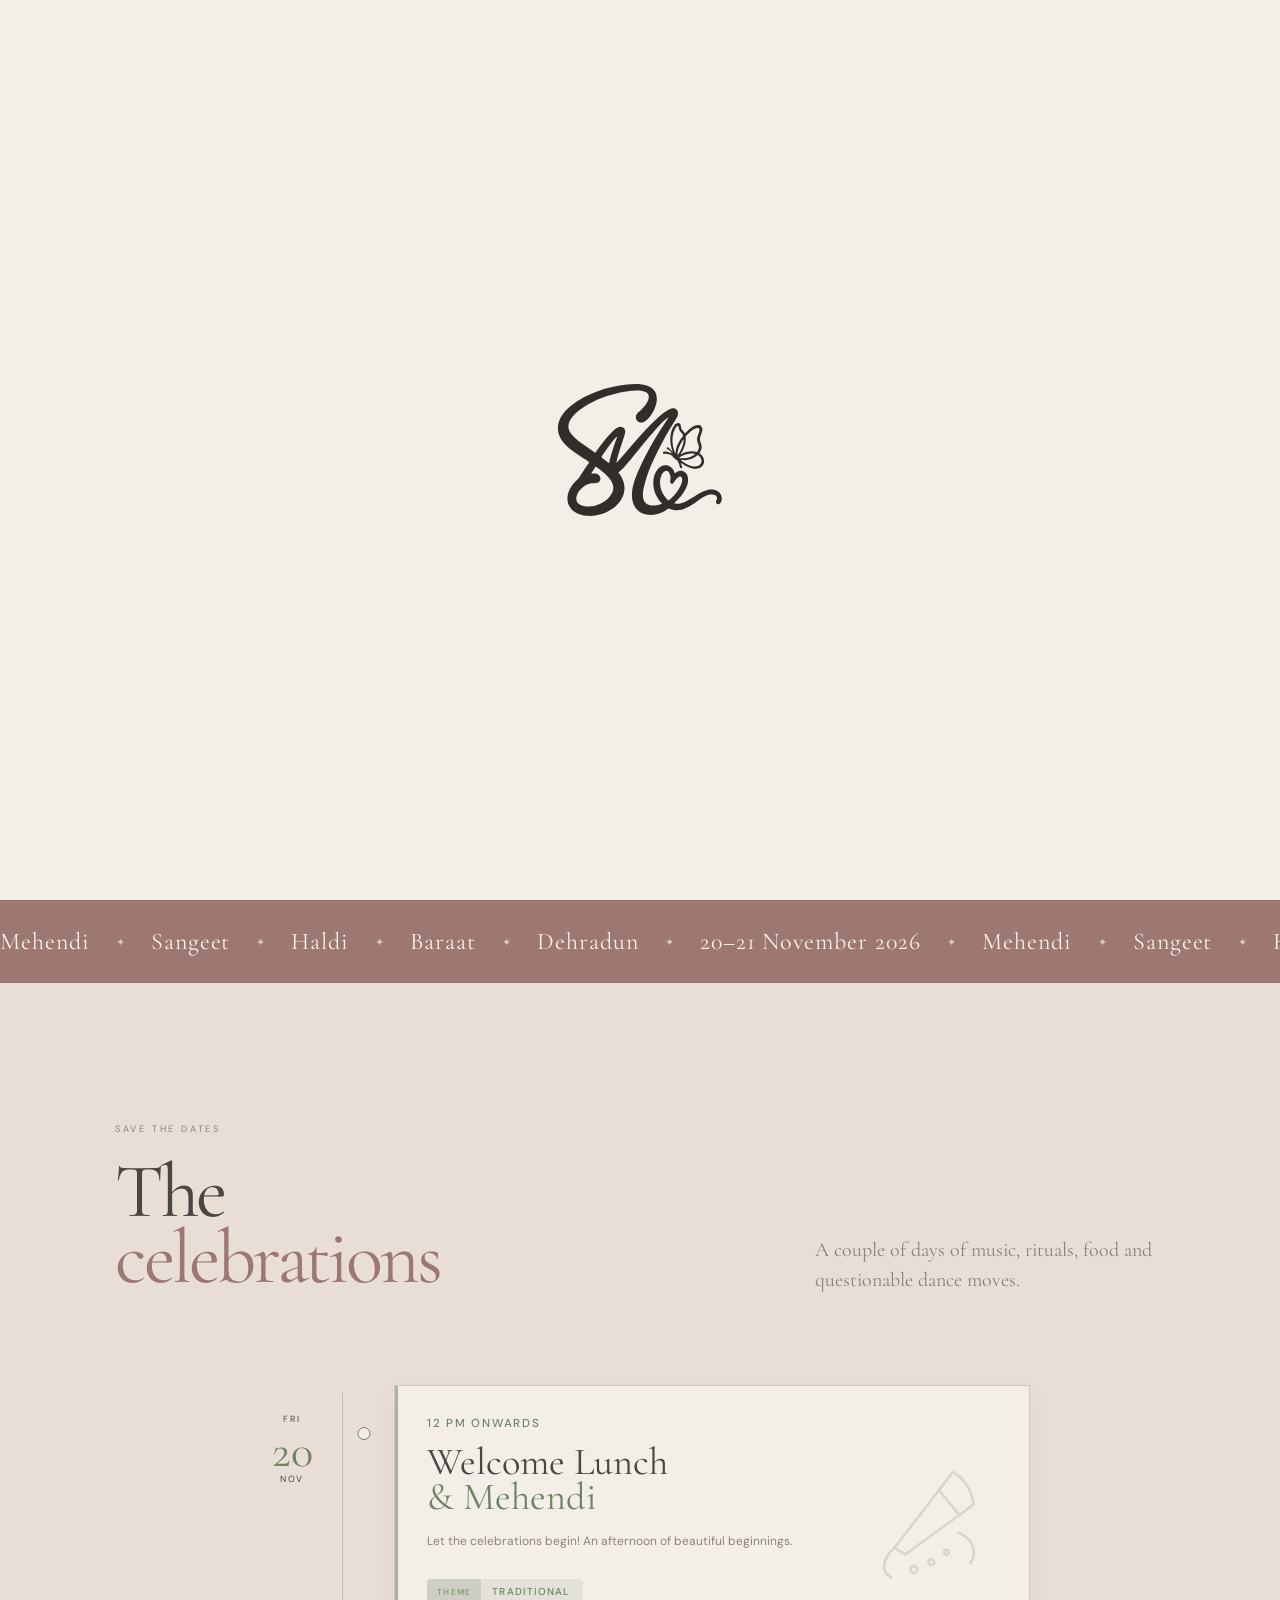
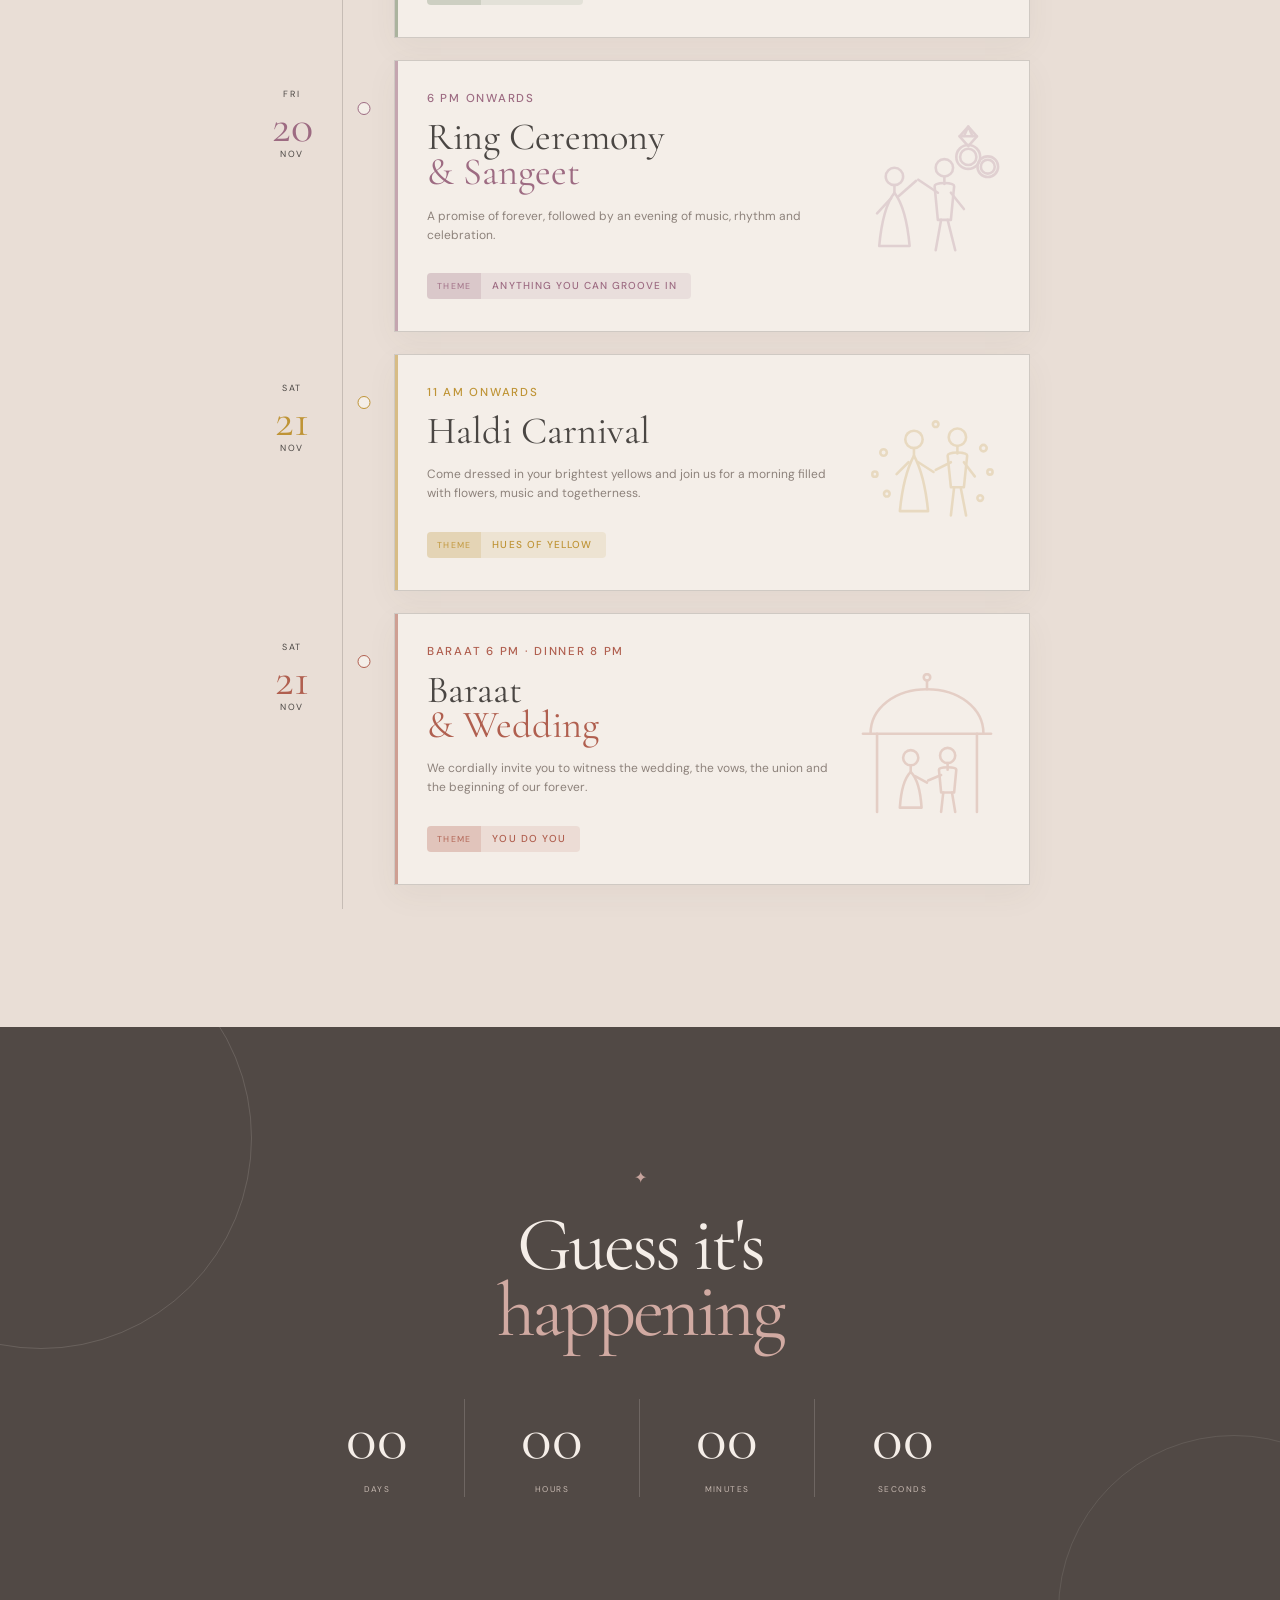
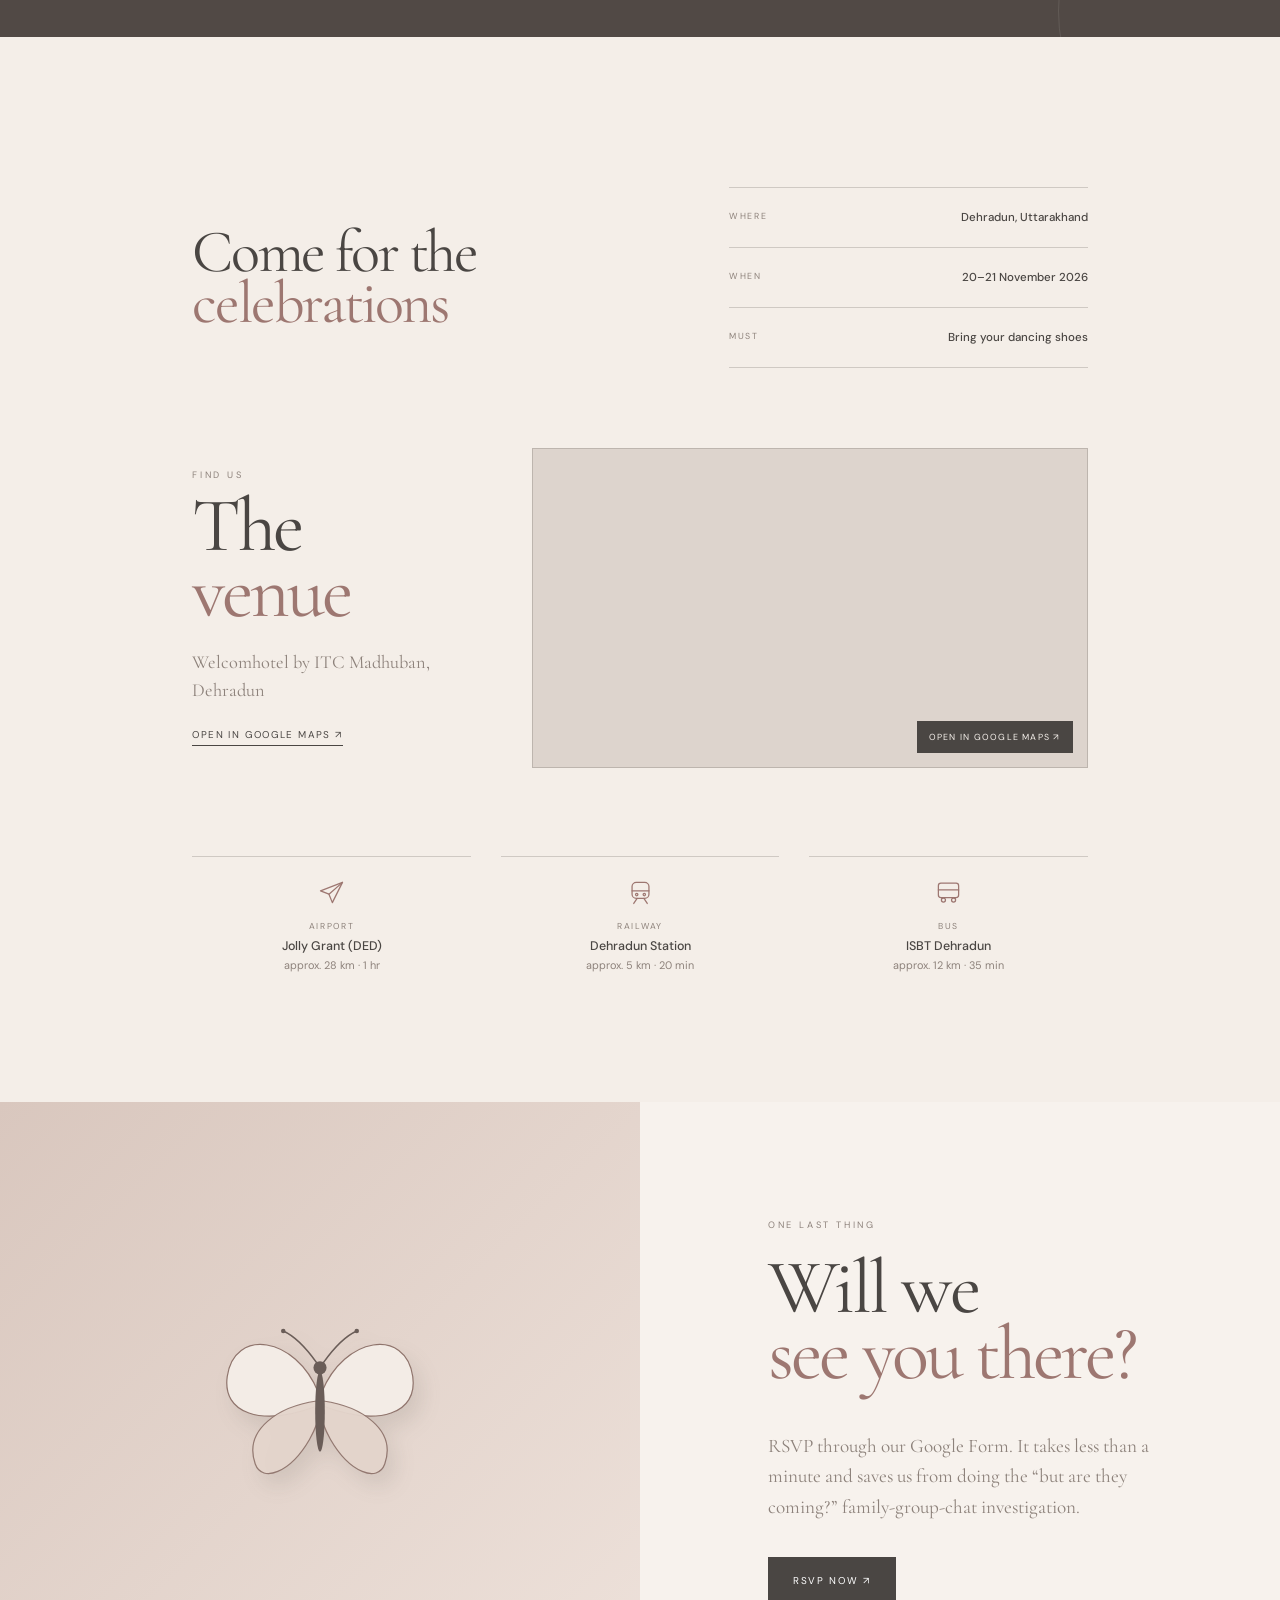
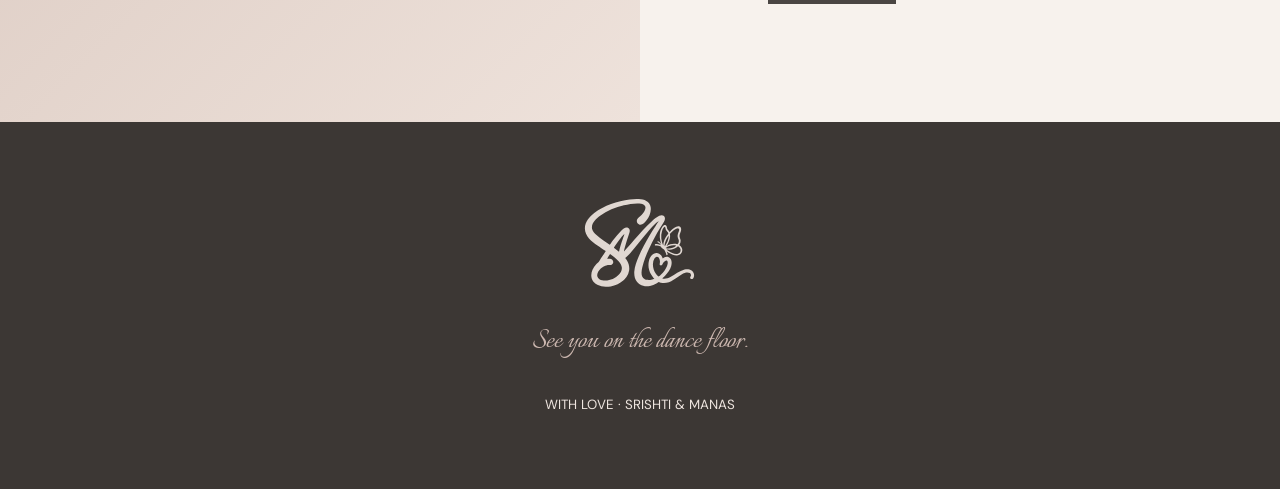
==== commit f2f88edc: "Hold the loading screen longer and add a theme-aware favicon The preloader now stays for 3s so the m" ====
--- a/index.html
+++ b/index.html
@@ -6,7 +6,8 @@
   <meta name="theme-color" content="#f4eee8">
   <meta name="description" content="Srishti & Manas — wedding celebrations, November 2026">
   <title>Srishti & Manas — Wedding</title>
-  <link rel="icon" href="assets/sm-logo.png" type="image/png">
+  <link rel="icon" href="assets/favicon.svg" type="image/svg+xml">
+  <link rel="alternate icon" href="assets/sm-logo.png" type="image/png">
   <link rel="apple-touch-icon" href="assets/sm-logo.png">
   <link rel="preconnect" href="https://fonts.googleapis.com">
   <link rel="preconnect" href="https://fonts.gstatic.com" crossorigin>
@@ -129,7 +130,7 @@
               </svg>
             </div>
             <p>Let the celebrations begin! An afternoon of beautiful beginnings.</p>
-            <p class="event-theme"><span>Theme</span>You do you</p>
+            <p class="event-theme"><span>Theme</span>Traditional</p>
           </div>
         </article>
 
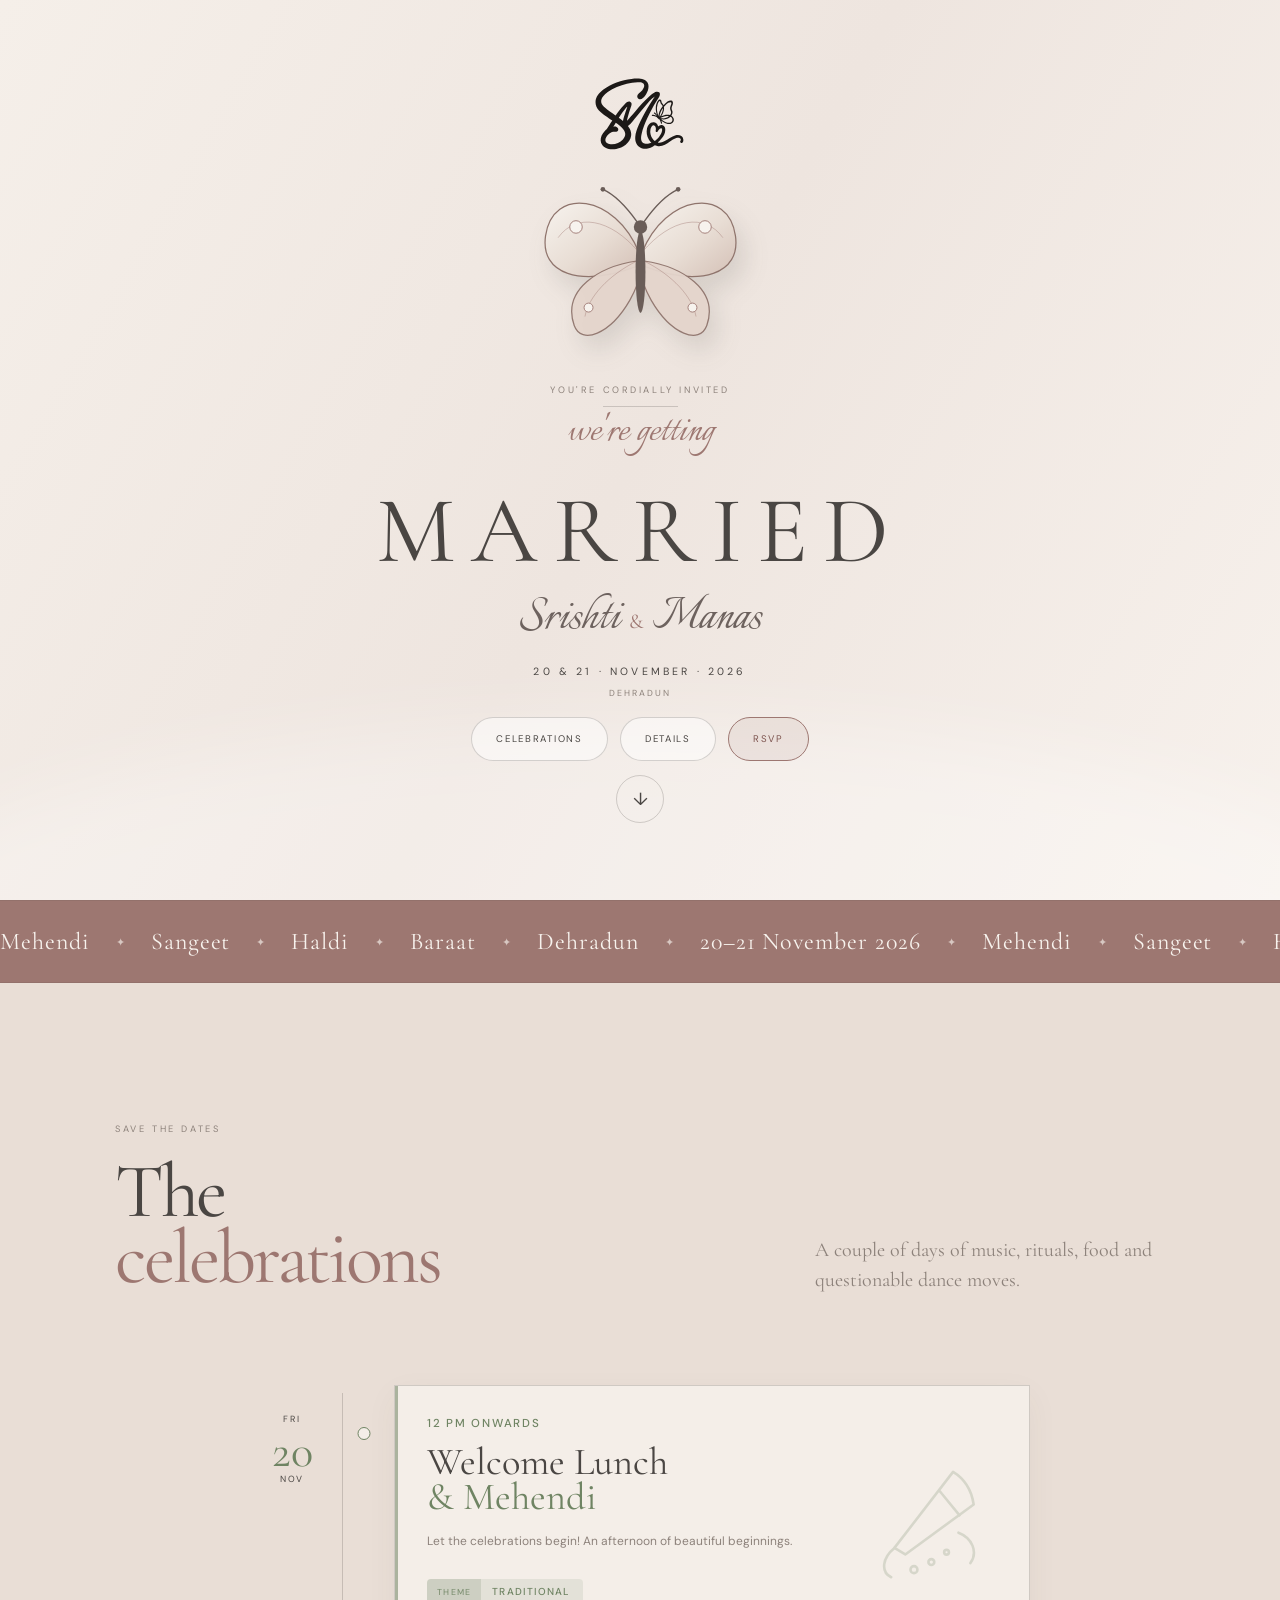
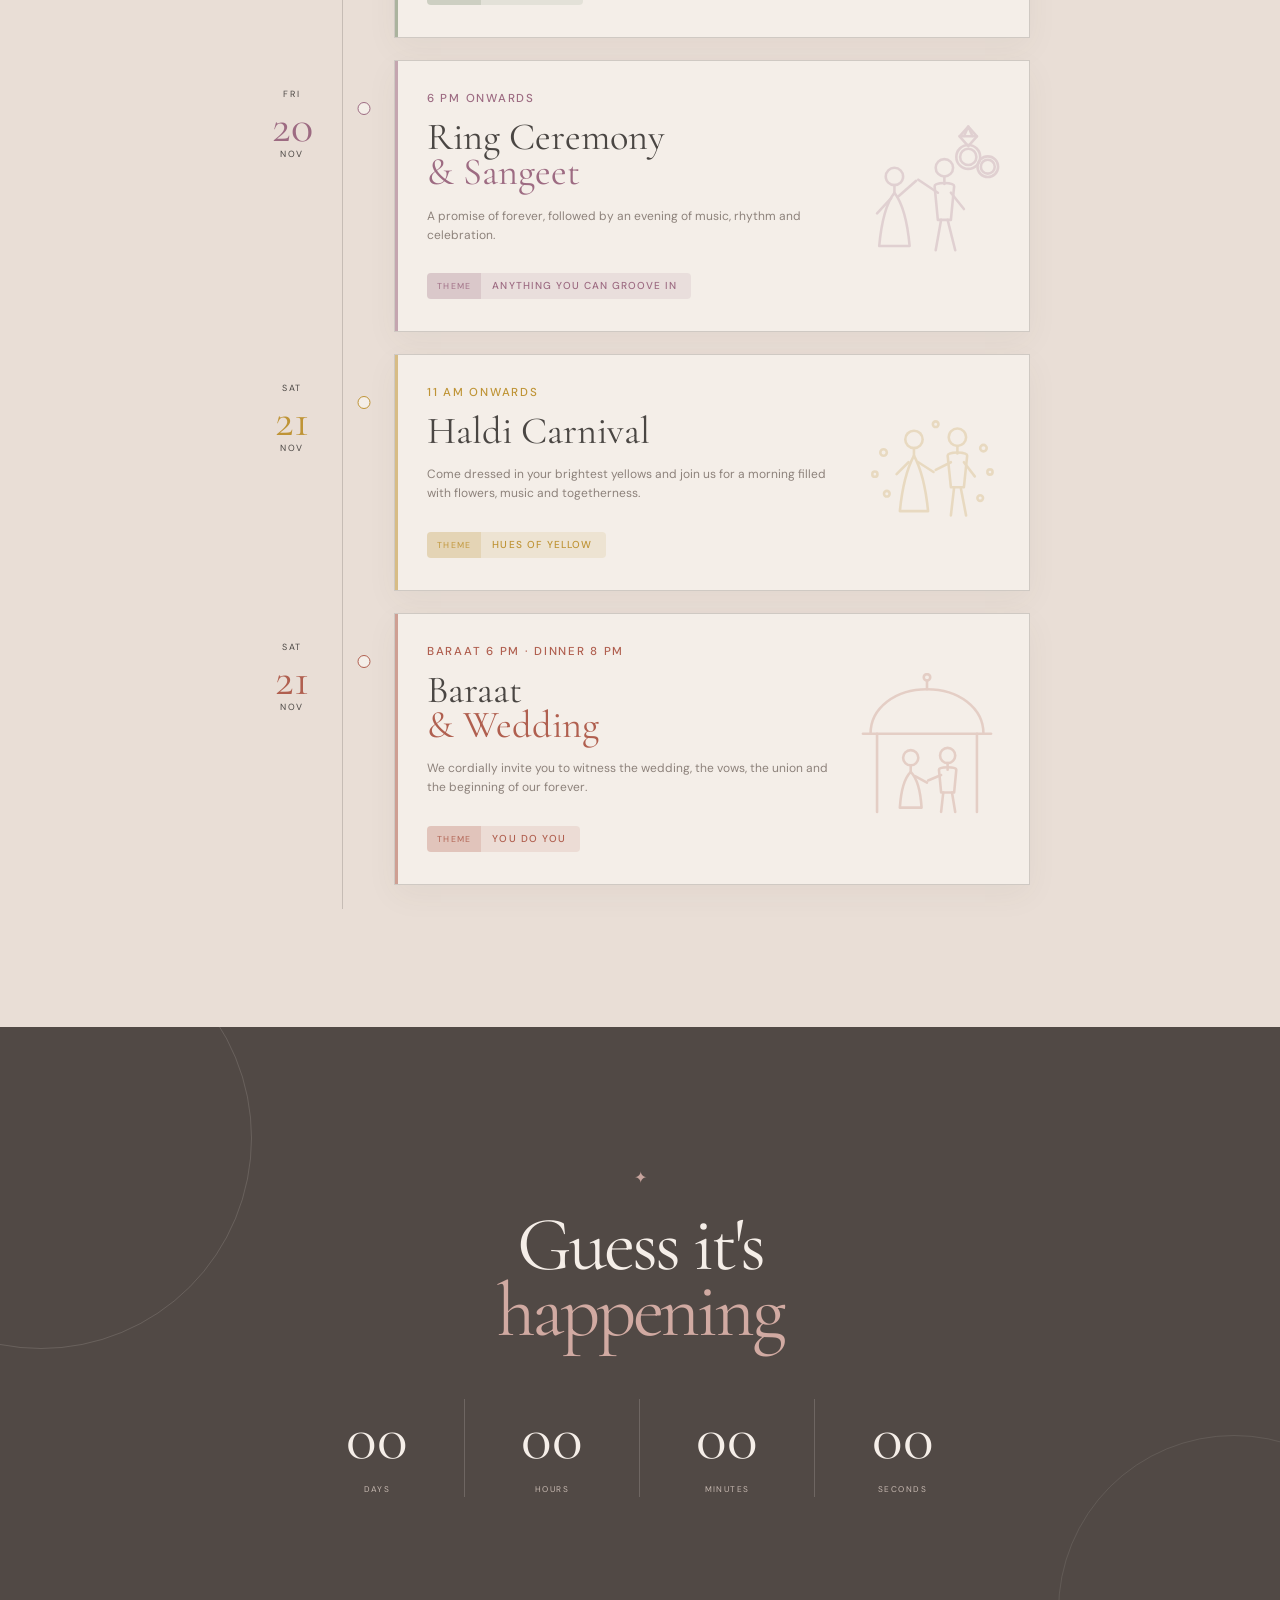
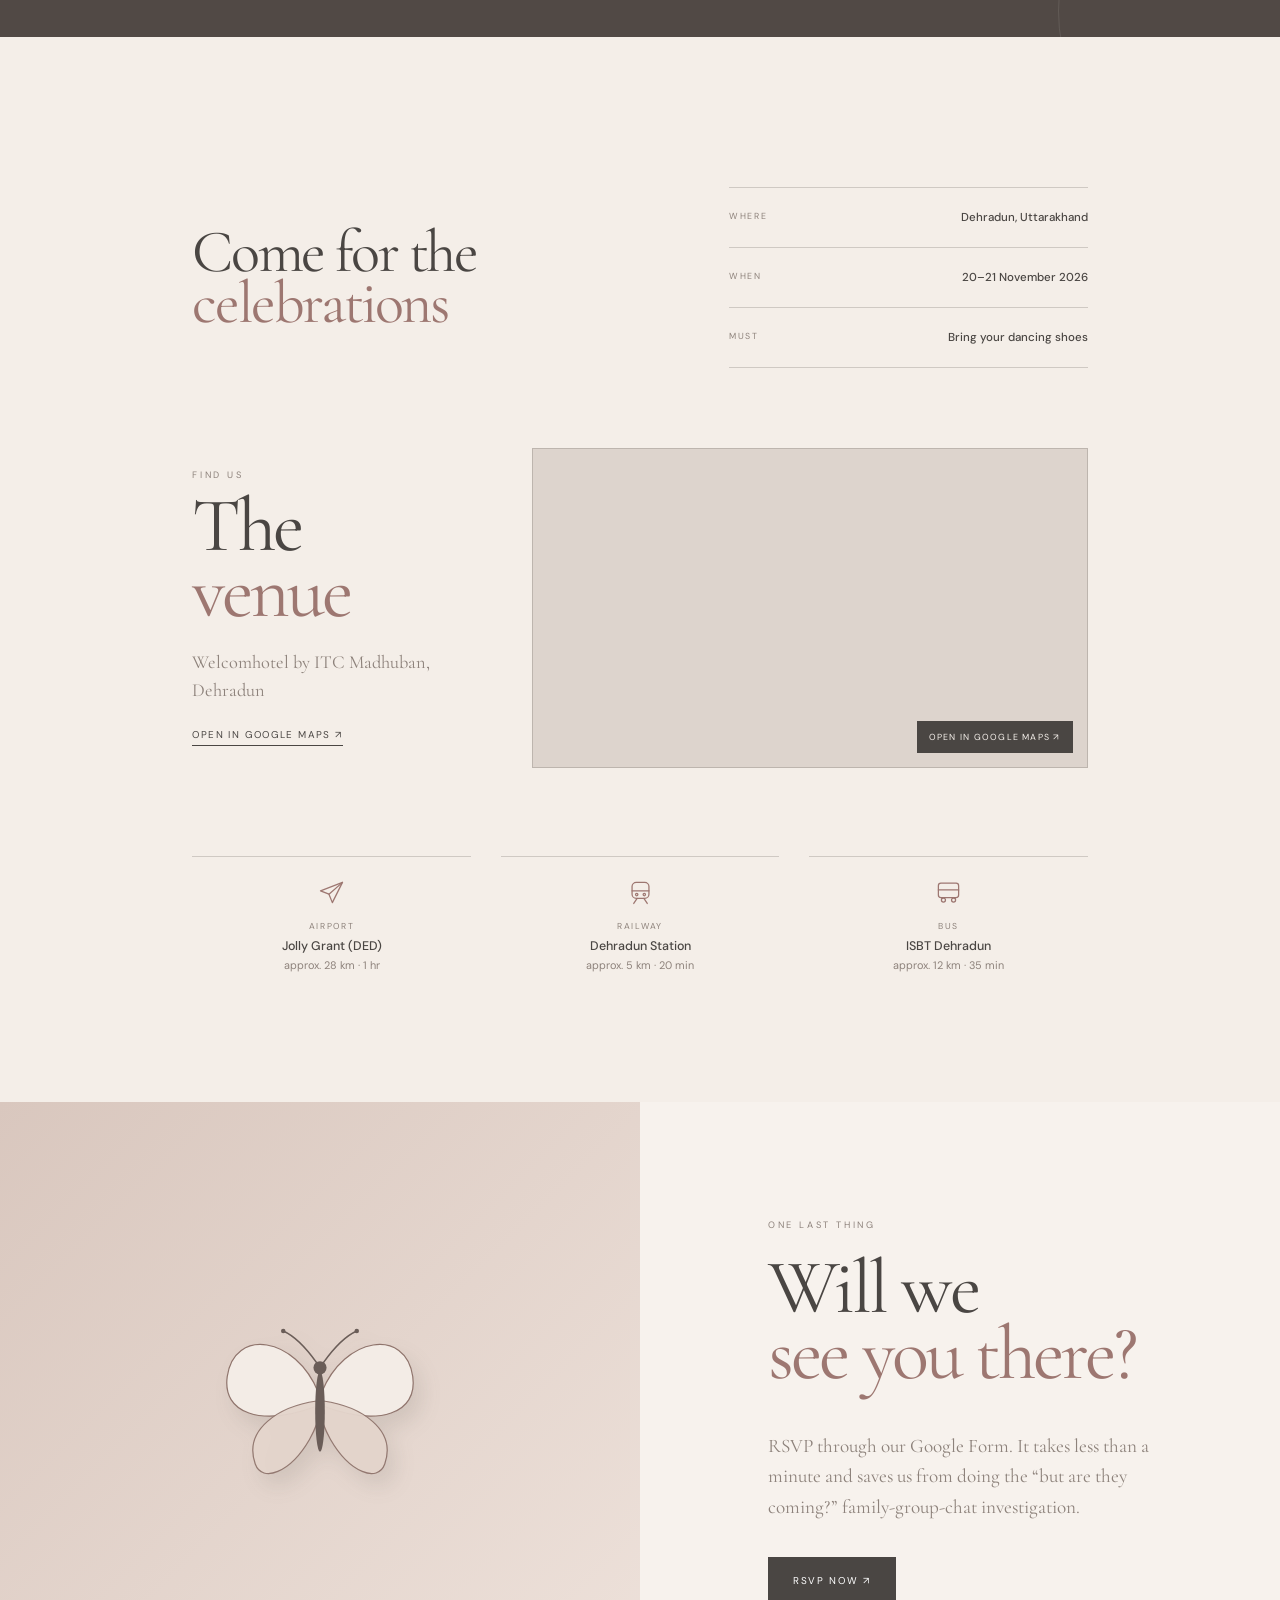
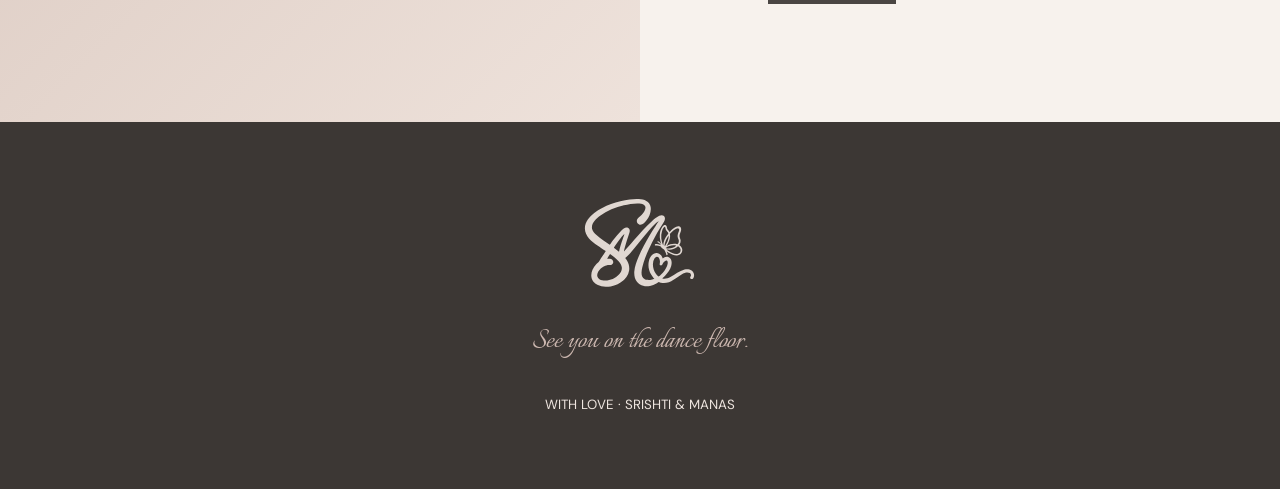
==== commit af73ccb4: "Point the map links at a name search and ease the preloader to 2s Both "Open in Google Maps" links n" ====
--- a/index.html
+++ b/index.html
@@ -274,7 +274,7 @@
         <p class="micro">FIND US</p>
         <h2>The<br><em>venue</em></h2>
         <p>Welcomhotel by ITC Madhuban, Dehradun</p>
-        <a class="map-link" href="https://share.google/0lTPOpAL2WvYlhROM" target="_blank" rel="noopener">Open in Google Maps ↗</a>
+        <a class="map-link" href="https://www.google.com/maps/search/?api=1&amp;query=Welcomhotel%20by%20ITC%20Madhuban" target="_blank" rel="noopener">Open in Google Maps ↗</a>
       </div>
       <div class="map-frame">
         <iframe
@@ -282,7 +282,7 @@
           src="https://maps.google.com/maps?q=Welcomhotel%20by%20ITC%20Madhuban%20Dehradun&z=15&output=embed"
           loading="lazy"
           referrerpolicy="no-referrer-when-downgrade"></iframe>
-        <a class="map-overlay" href="https://share.google/0lTPOpAL2WvYlhROM" target="_blank" rel="noopener">Open in Google Maps ↗</a>
+        <a class="map-overlay" href="https://www.google.com/maps/search/?api=1&amp;query=Welcomhotel%20by%20ITC%20Madhuban" target="_blank" rel="noopener">Open in Google Maps ↗</a>
       </div>
           <ul class="travel">
         <li>
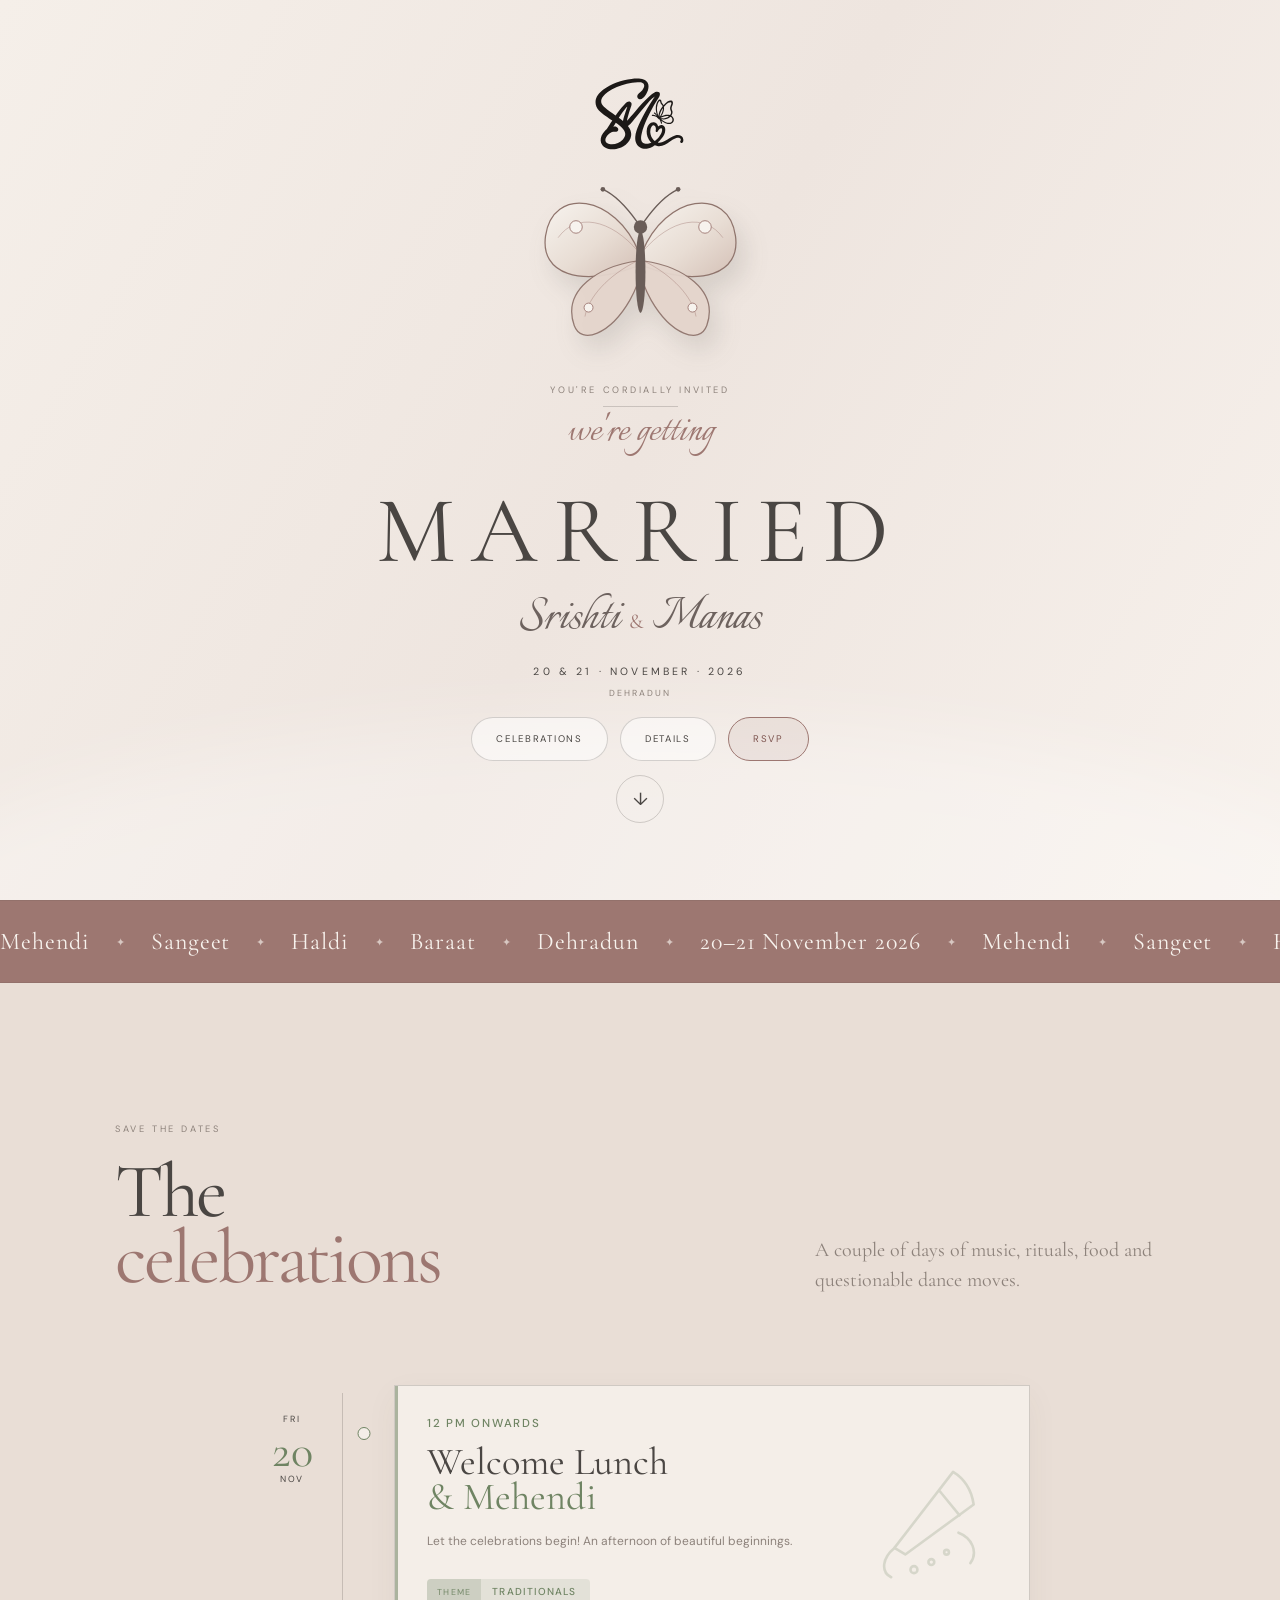
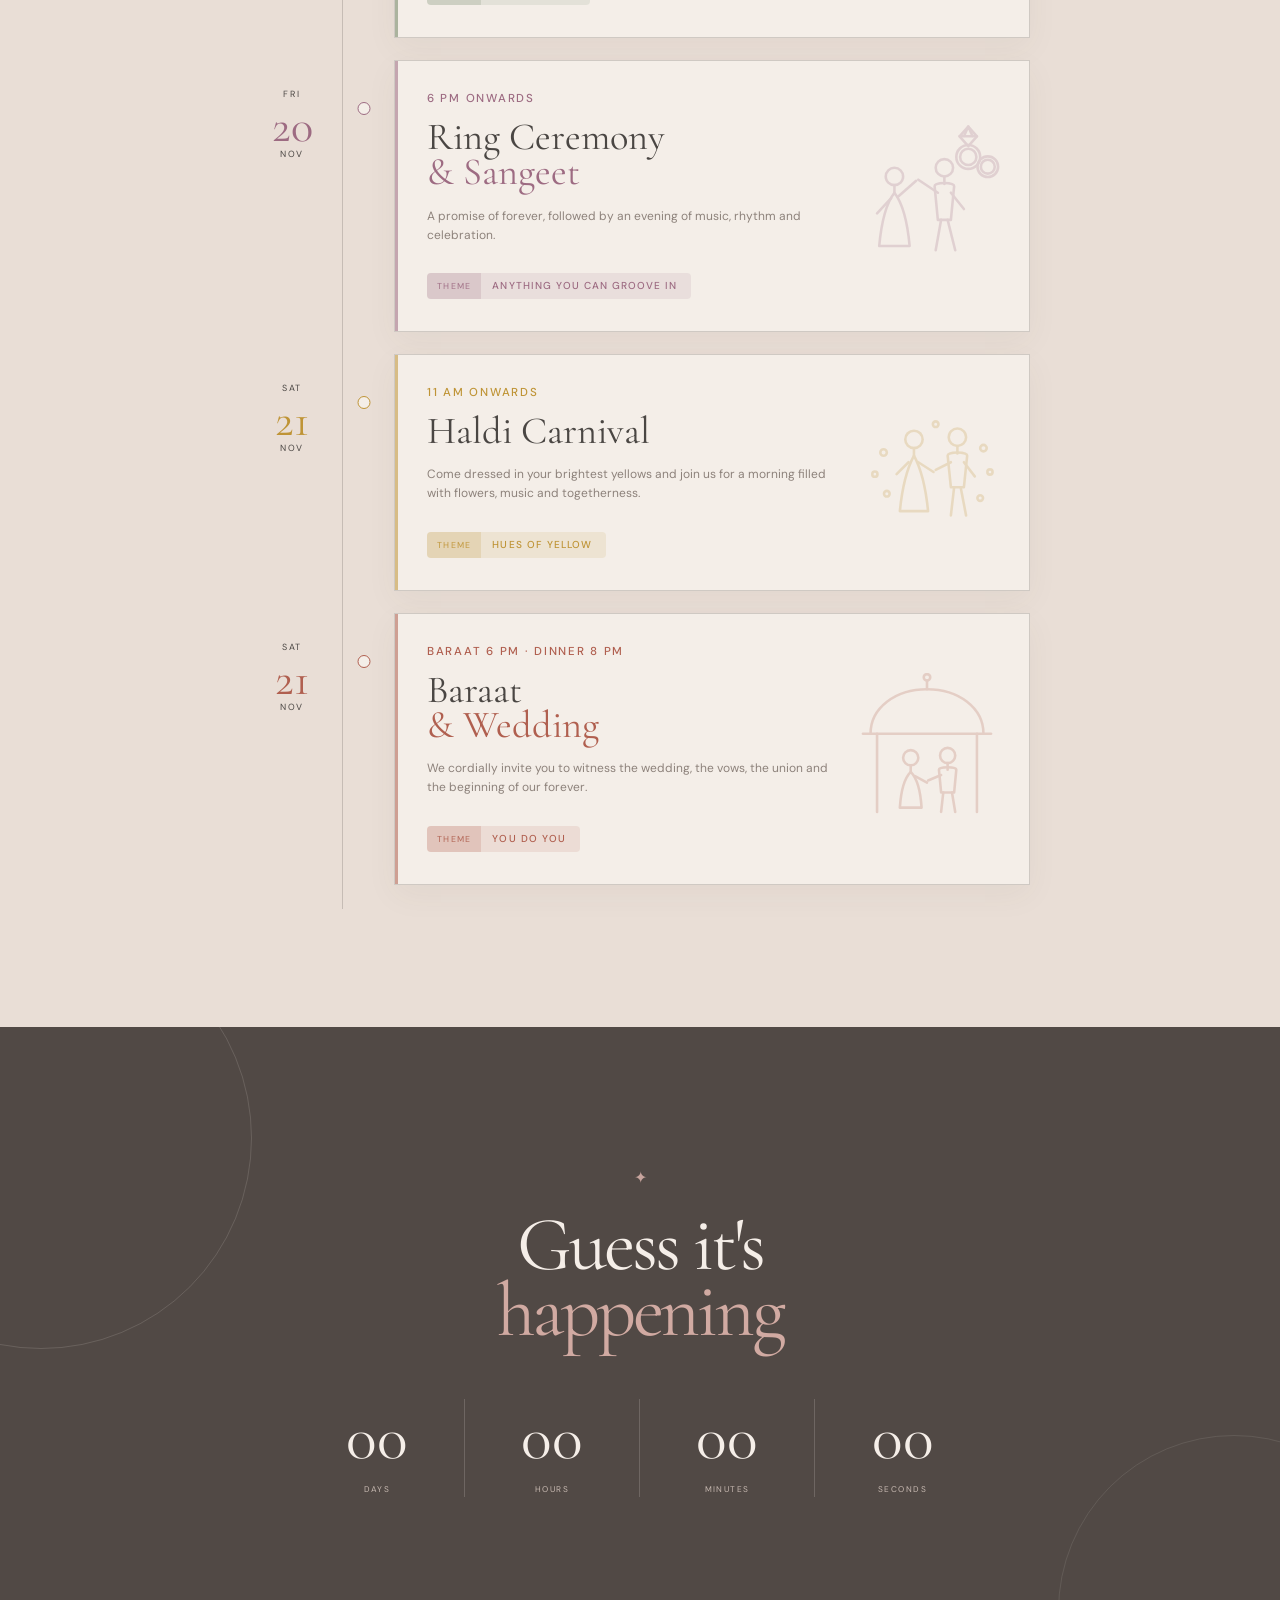
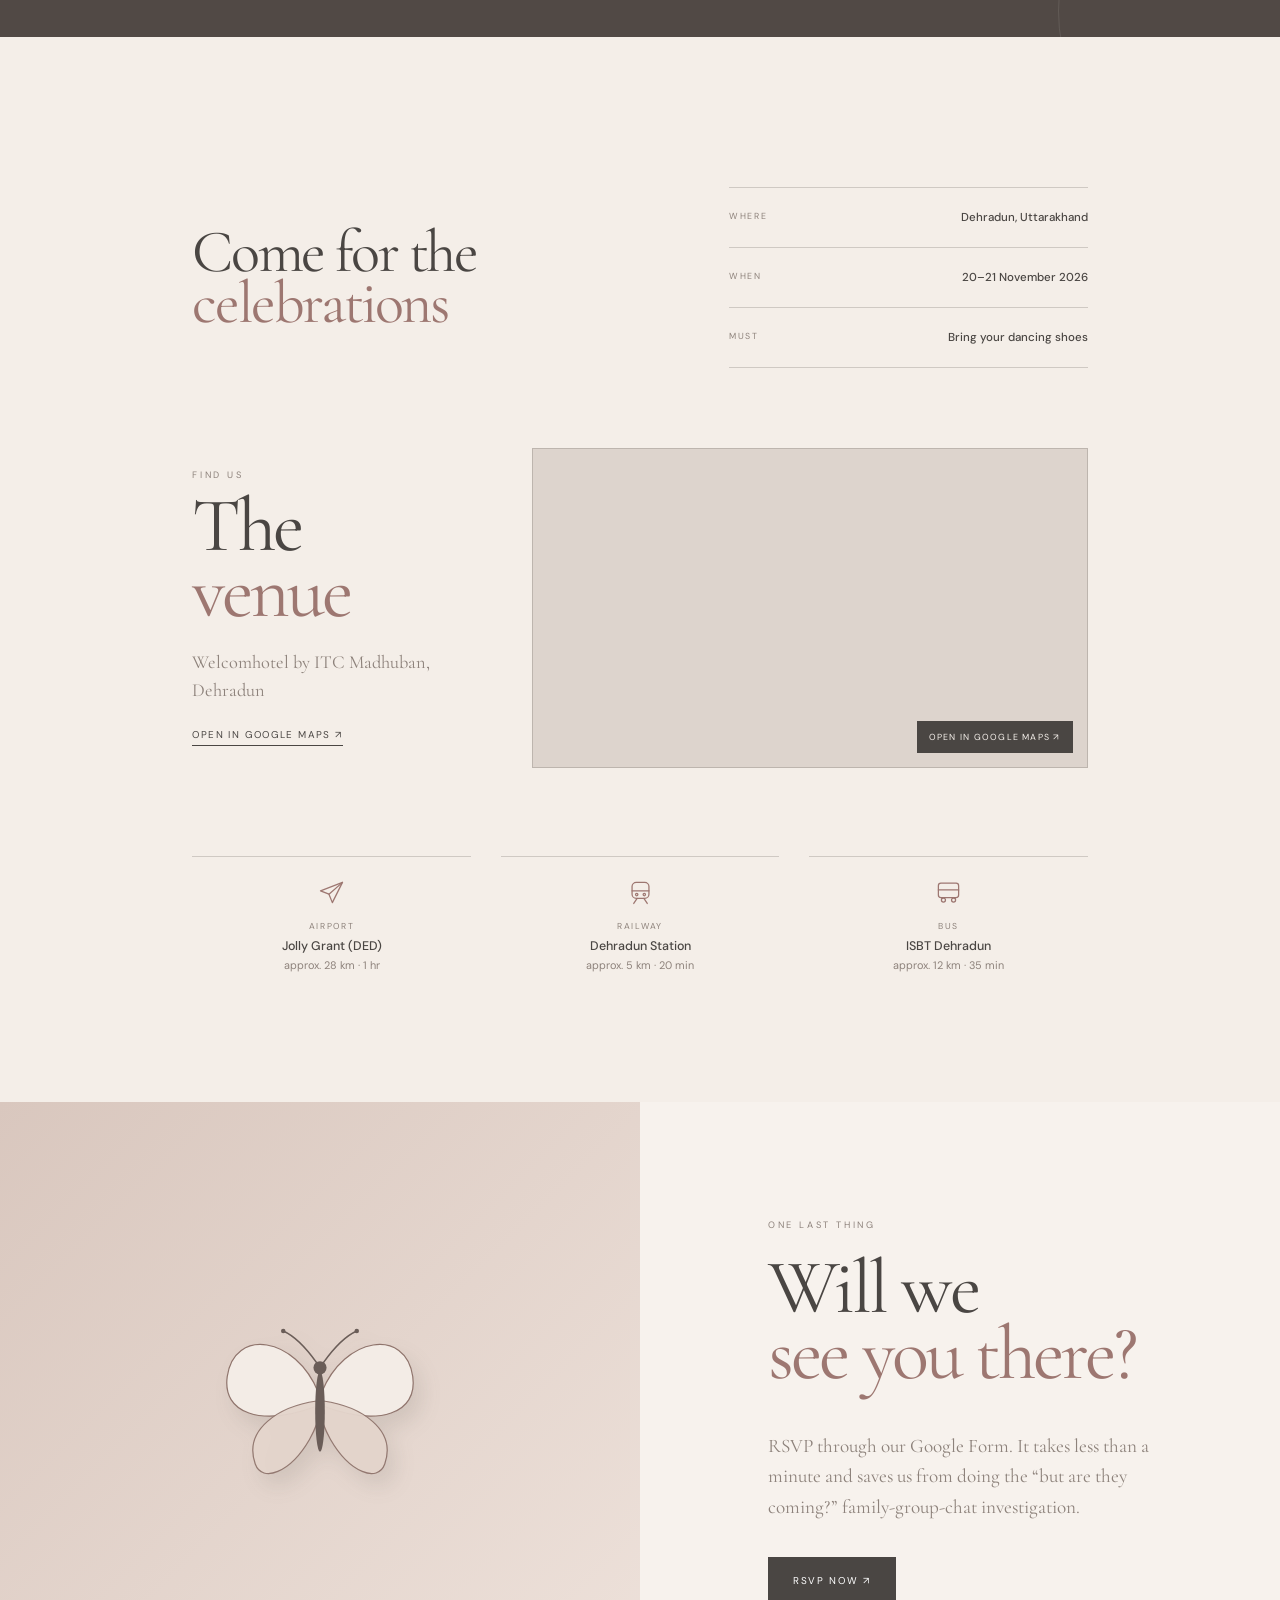
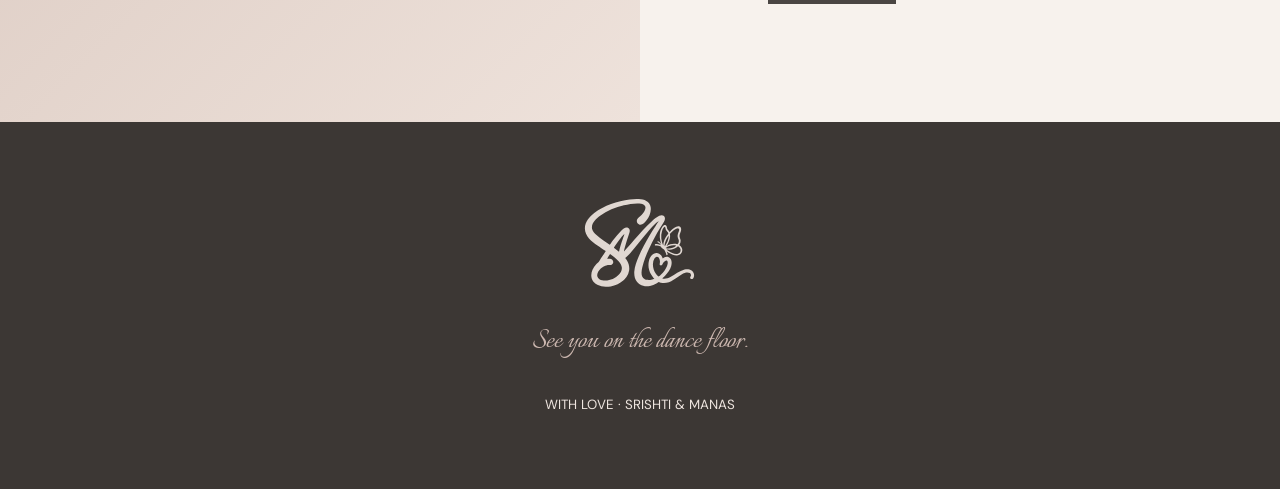
==== commit c4539df3: "Change the mehendi theme to Traditionals Co-Authored-By: Claude Opus 5 <noreply@anthropic.com>" ====
--- a/index.html
+++ b/index.html
@@ -130,7 +130,7 @@
               </svg>
             </div>
             <p>Let the celebrations begin! An afternoon of beautiful beginnings.</p>
-            <p class="event-theme"><span>Theme</span>Traditional</p>
+            <p class="event-theme"><span>Theme</span>Traditionals</p>
           </div>
         </article>
 
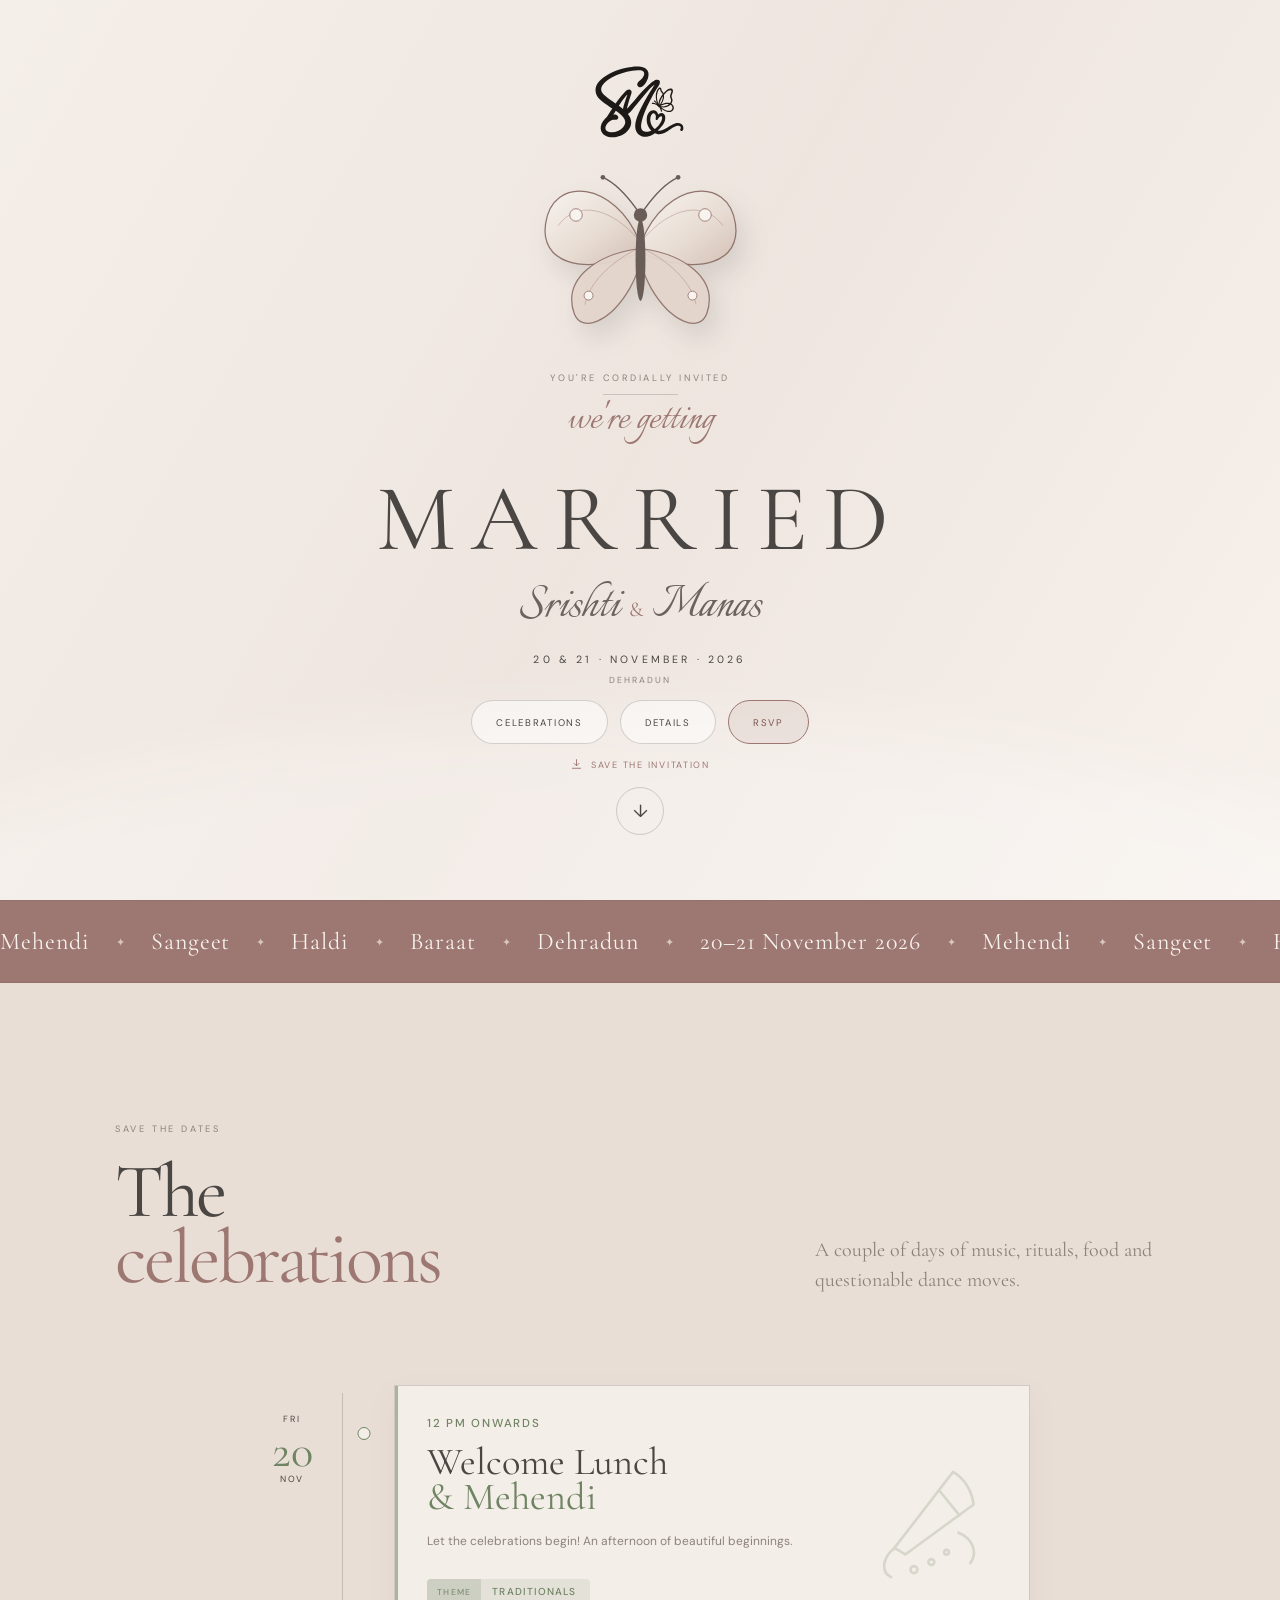
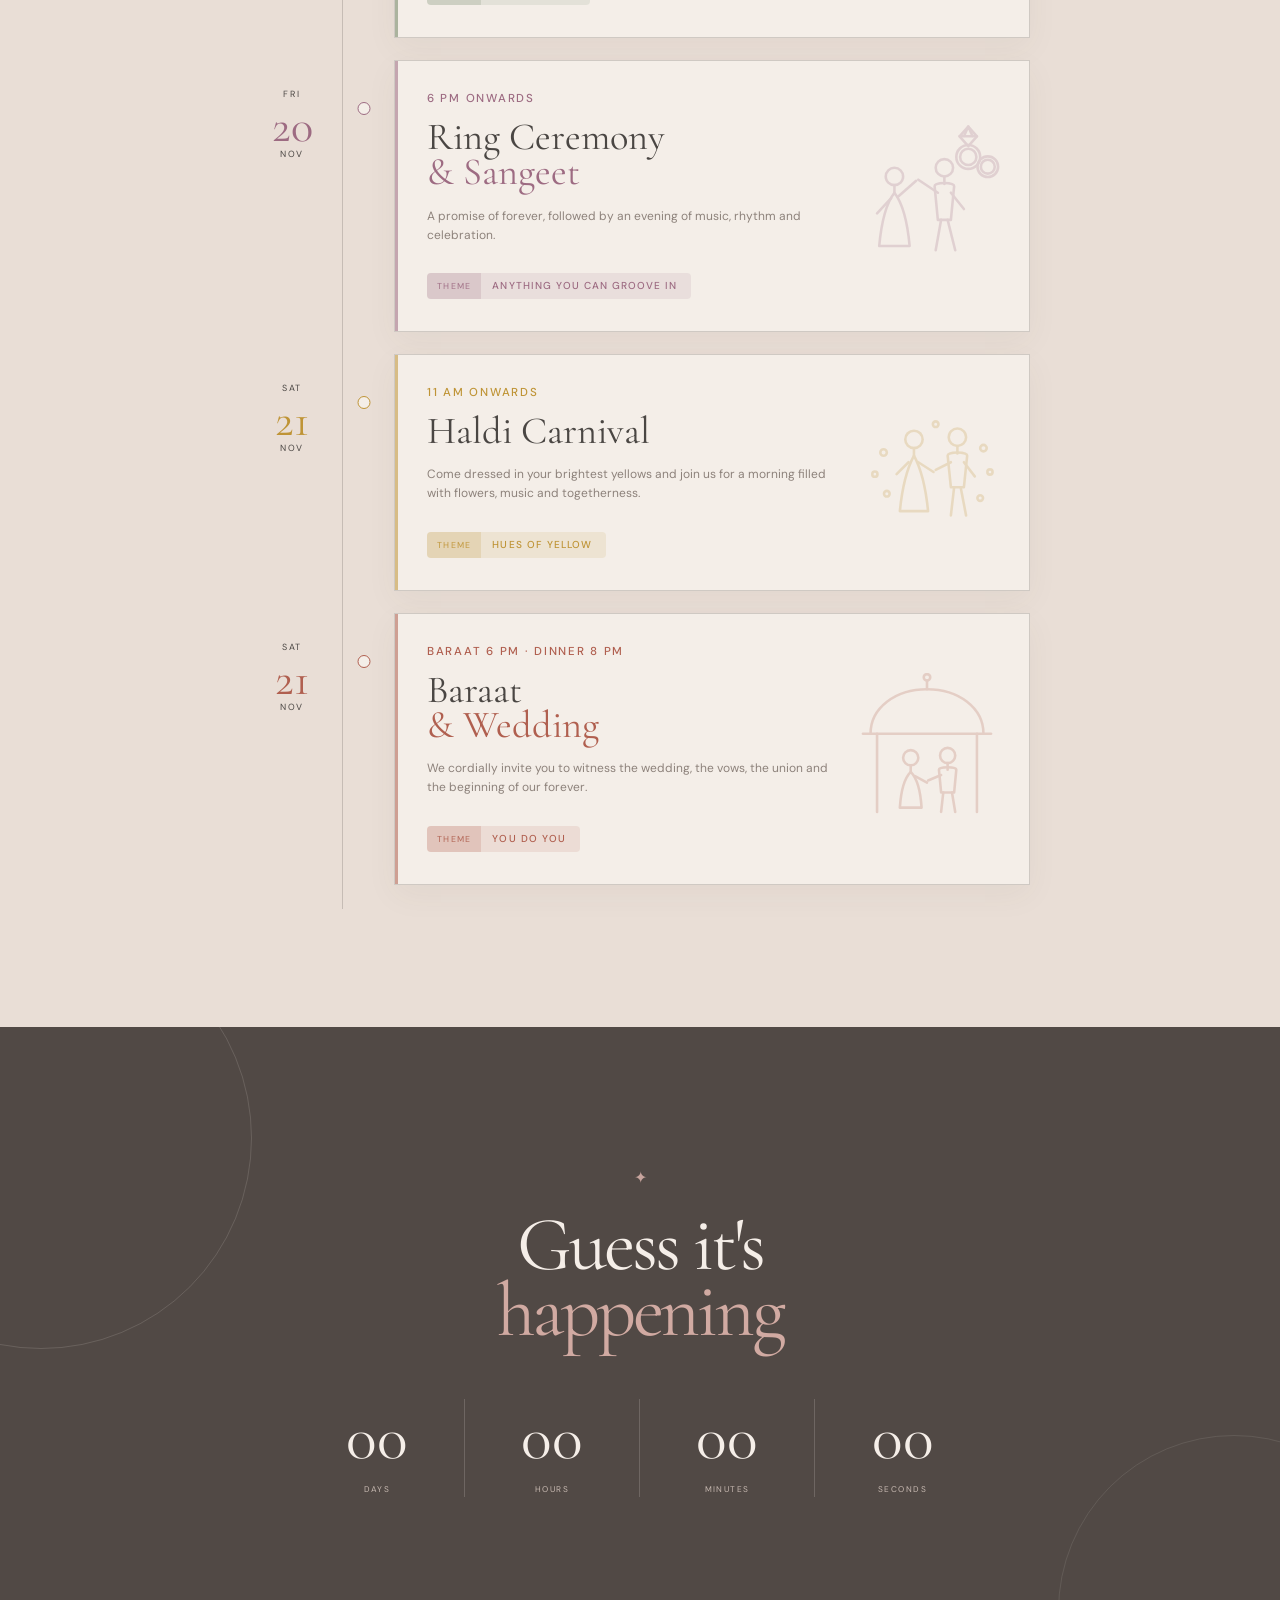
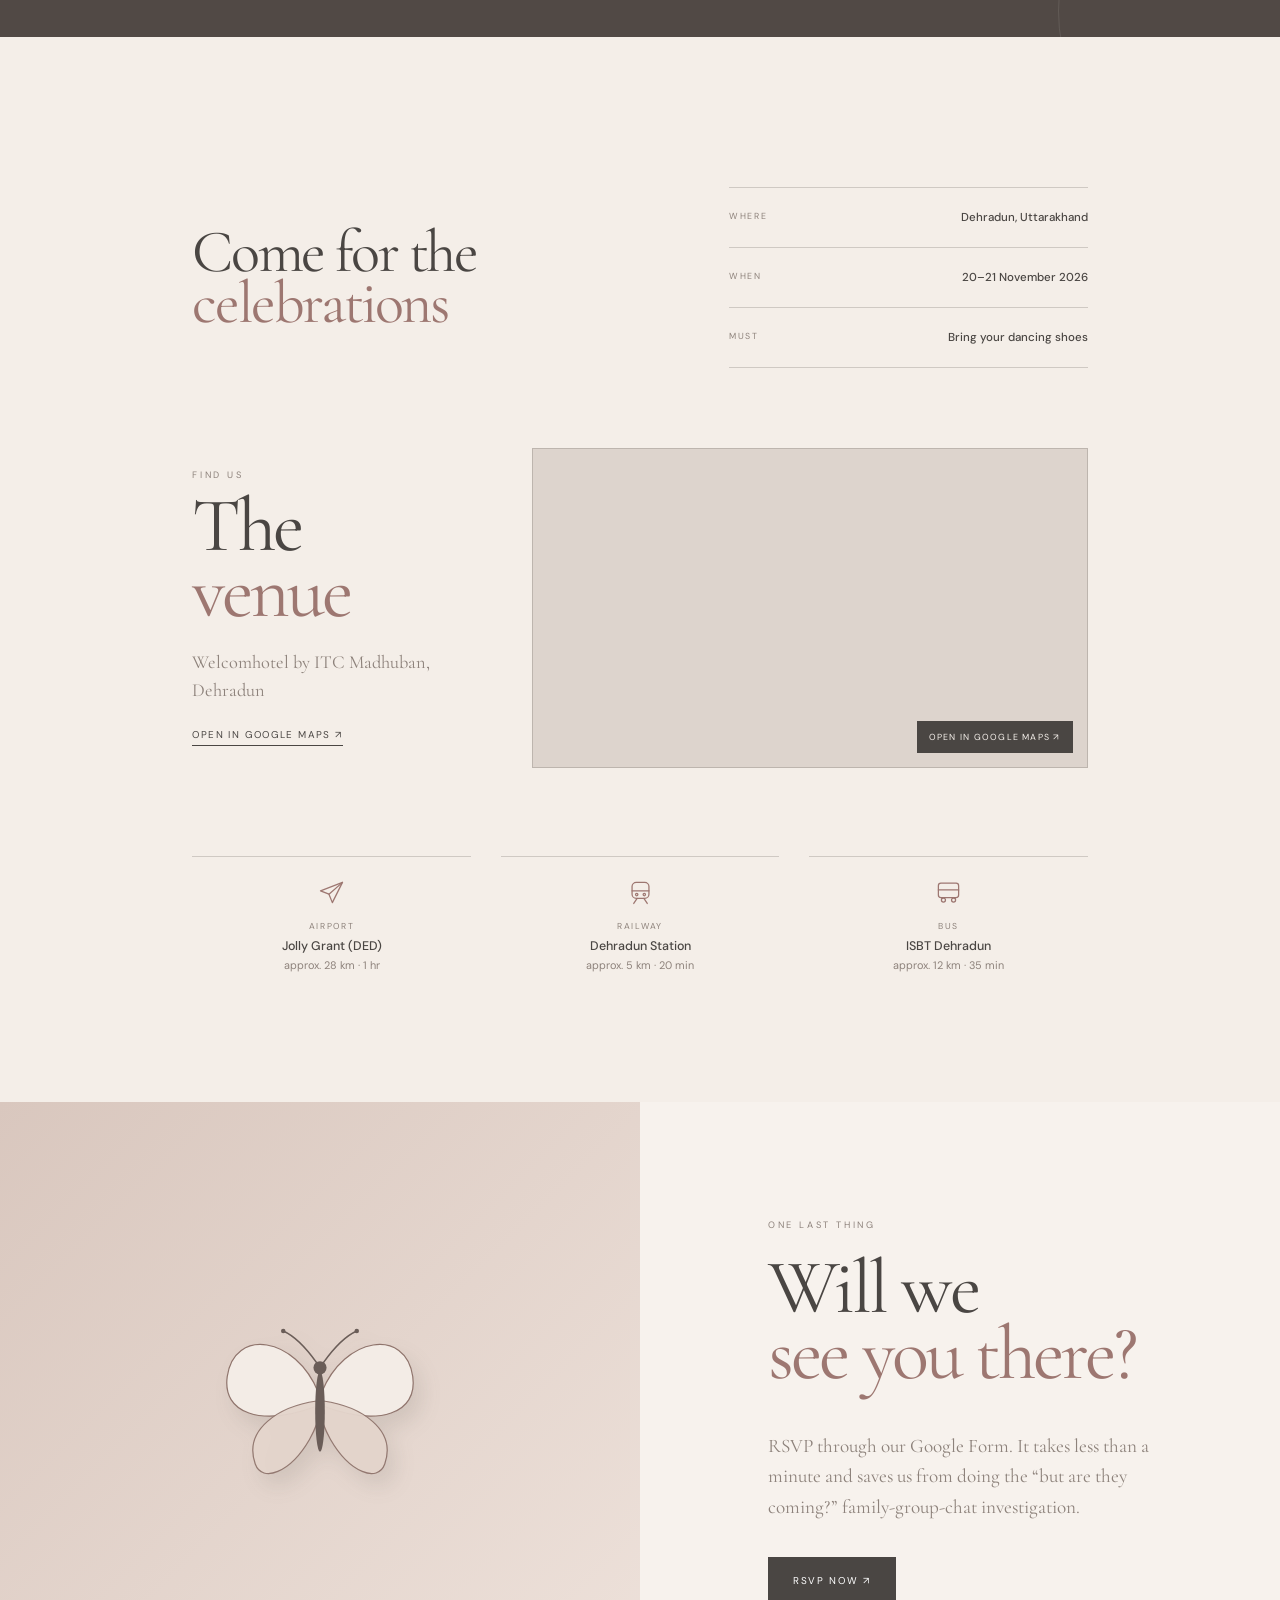
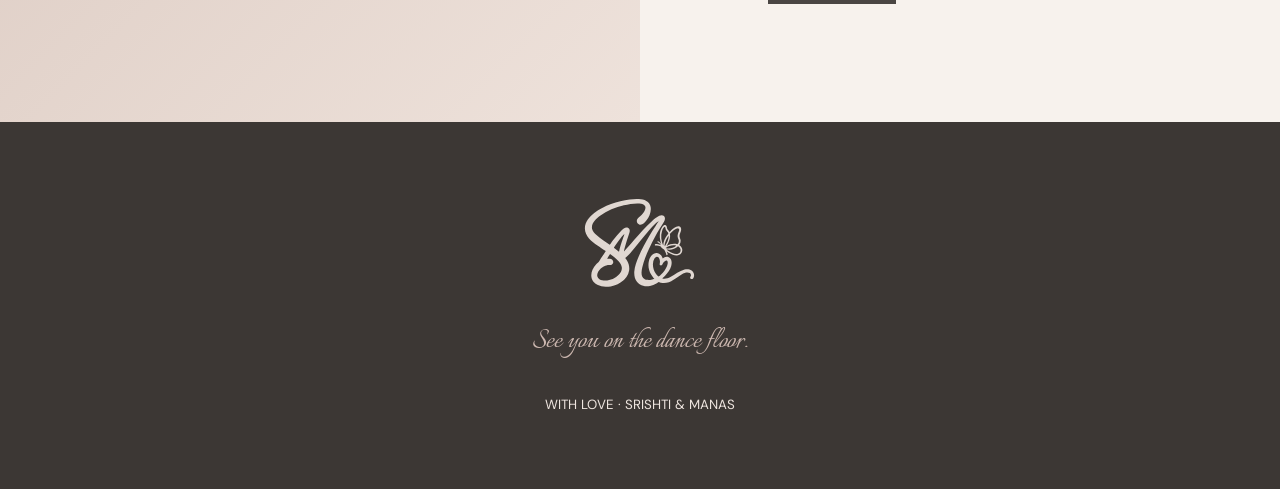
==== commit 77d63818: "Add a printable one-page invitation and a link to it invite-card.html is an A5 card carrying the her" ====
--- a/index.html
+++ b/index.html
@@ -83,6 +83,10 @@
         <a href="#details">Details</a>
         <a class="primary" href="#rsvp">RSVP</a>
       </nav>
+      <a class="save-card" href="assets/srishti-manas-invitation.pdf" download>
+        <svg viewBox="0 0 24 24" aria-hidden="true"><path d="M12 3v11M7.5 10 12 14.5 16.5 10M4.5 19h15"/></svg>
+        Save the invitation
+      </a>
       <a class="round-arrow" href="#events" aria-label="Explore invitation">↓</a>
     </div>
 
--- a/styles.css
+++ b/styles.css
@@ -22,7 +22,7 @@
    about the body (far left of the shape) so the wings fold toward it. */
 .mono-bf{transform-box:fill-box;transform-origin:50% 60%}
 .mono-butterfly{transform-box:fill-box;transform-origin:6% 82%}
-.cover-nav{display:flex;flex-wrap:wrap;justify-content:center;gap:12px;margin-top:18px}
+.cover-nav{display:flex;flex-wrap:wrap;justify-content:center;gap:12px;margin-top:14px}
 .cover-nav a{display:inline-flex;align-items:center;justify-content:center;min-height:44px;padding:0 24px;
   border:1px solid var(--line);border-radius:999px;background:rgba(255,255,255,.5);
   font-size:.6rem;letter-spacing:.18em;text-transform:uppercase;
@@ -31,6 +31,15 @@
 .cover-nav a:active{transform:translateY(0);box-shadow:none}
 .cover-nav a.primary{border-color:var(--accent);color:var(--accent-deep);background:rgba(157,119,113,.1)}
 .cover-nav a.primary:hover{background:var(--accent-deep);border-color:var(--accent-deep);color:#fff;box-shadow:0 10px 22px rgba(125,84,79,.3)}
+/* Deliberately not a pill — a quieter register so it sits under the nav row
+   without competing with it. */
+.save-card{display:inline-flex;align-items:center;gap:8px;margin:14px auto 0;
+  font-size:.57rem;letter-spacing:.19em;text-transform:uppercase;color:var(--accent);
+  padding-bottom:5px;border-bottom:1px solid transparent;transition:color .28s,border-color .28s}
+.save-card svg{width:13px;height:13px;fill:none;stroke:currentColor;stroke-width:1.7;
+  stroke-linecap:round;stroke-linejoin:round;transition:transform .28s}
+.save-card:hover{color:var(--accent-deep);border-bottom-color:currentColor}
+.save-card:hover svg{transform:translateY(2px)}
 :focus-visible{outline:2px solid var(--accent);outline-offset:3px}
 .cover-copy{z-index:3;text-align:center;margin:0 auto}
 .micro{font-size:.58rem;letter-spacing:.28em;text-transform:uppercase;color:var(--muted);margin:0}
@@ -39,7 +48,7 @@
 .cover-copy h1{font-family:var(--serif);font-weight:400;text-transform:uppercase;letter-spacing:.16em;font-size:clamp(3.5rem,7.4vw,6.4rem);line-height:.8;margin:6px 0 14px}
 .names{font-family:var(--script);font-size:3.5rem;color:#6d625e;margin:0 0 12px}.names span{font-family:var(--serif);font-size:1.3rem;color:var(--accent)}
 .date{font-size:.66rem;letter-spacing:.3em;margin:0}.place{font-size:.55rem;letter-spacing:.22em;color:var(--muted)}
-.round-arrow{display:grid;place-items:center;width:48px;height:48px;border:1px solid var(--line);border-radius:50%;margin:14px auto 0;font-size:1.1rem;transition:.3s}.round-arrow:hover{background:var(--ink);color:var(--paper)}
+.round-arrow{display:grid;place-items:center;width:48px;height:48px;border:1px solid var(--line);border-radius:50%;margin:10px auto 0;font-size:1.1rem;transition:.3s}.round-arrow:hover{background:var(--ink);color:var(--paper)}
 /* A flex item, not absolute: the copy can never collide with it. The two auto
    margins here and on .cover-copy split the free space, centring them as a pair. */
 .butterfly{position:static;z-index:1;width:min(215px,46vw,26vh);margin:24px auto 16px;pointer-events:none}
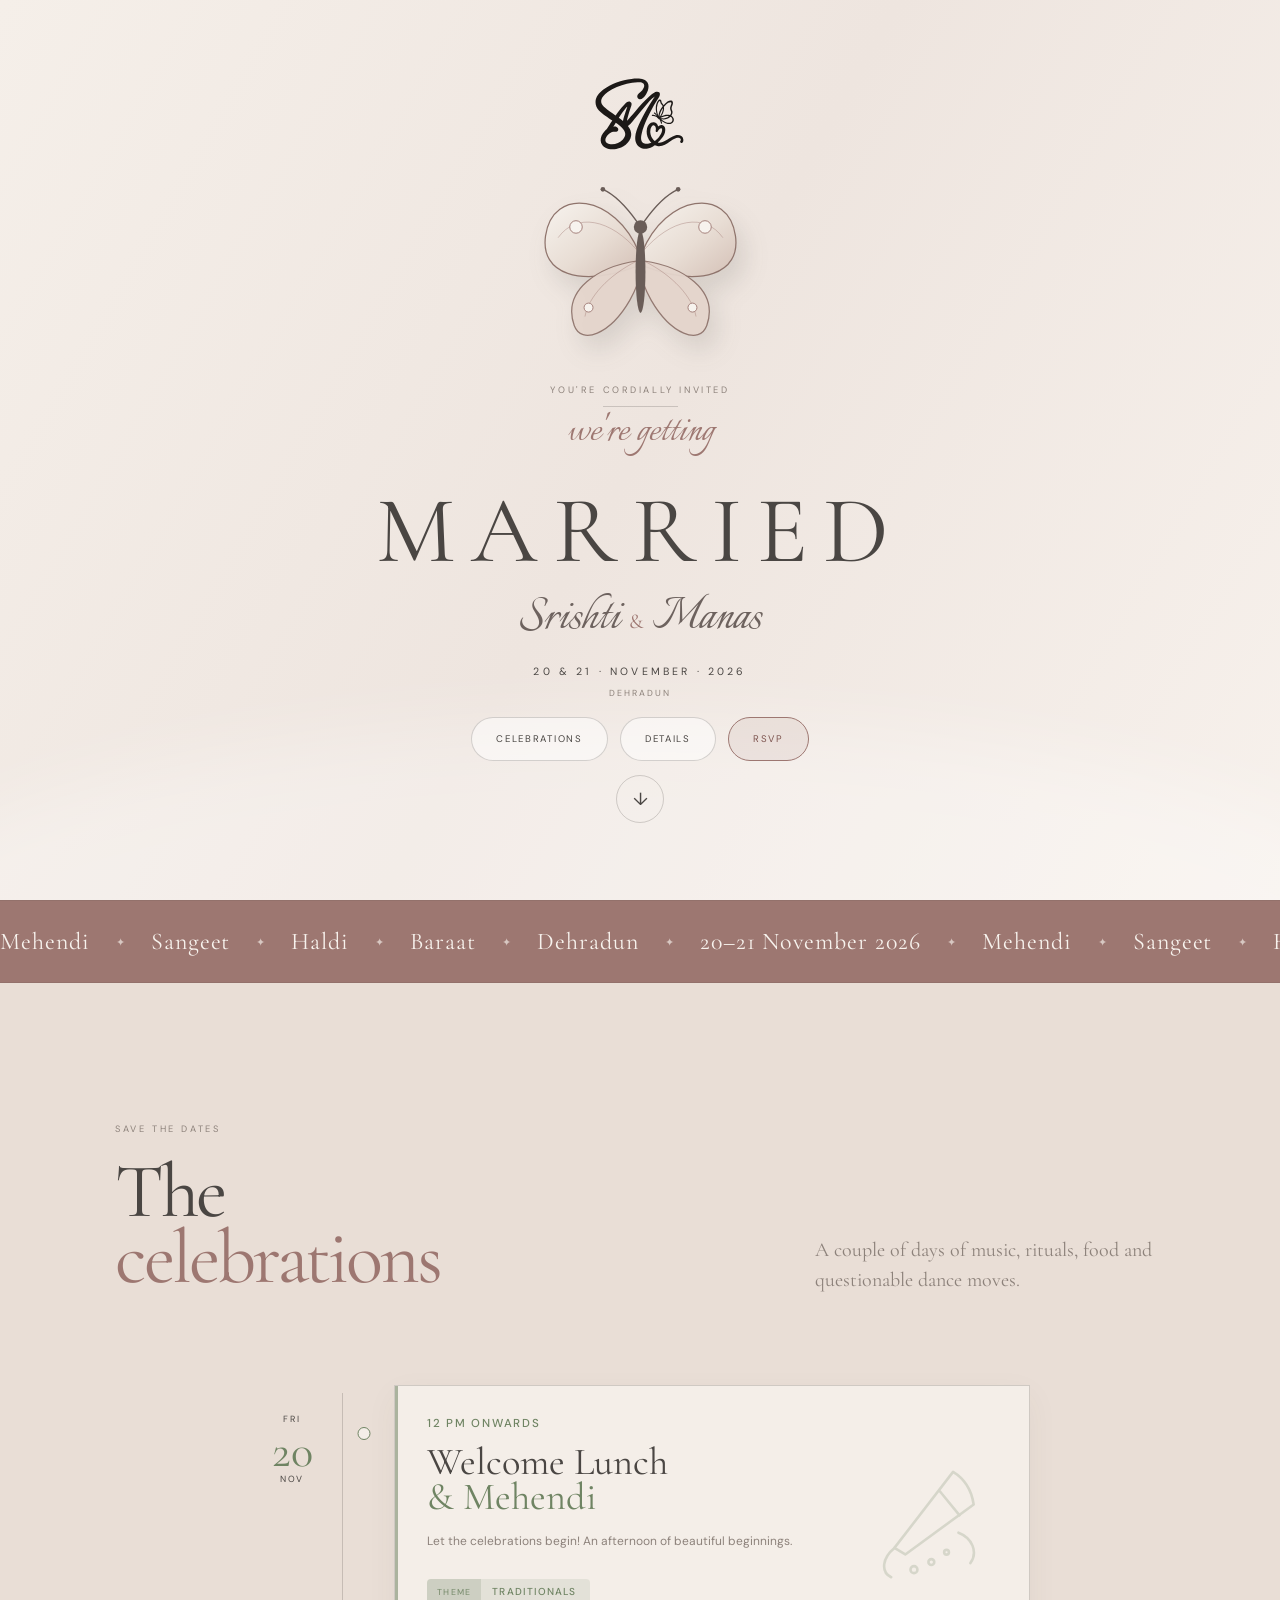
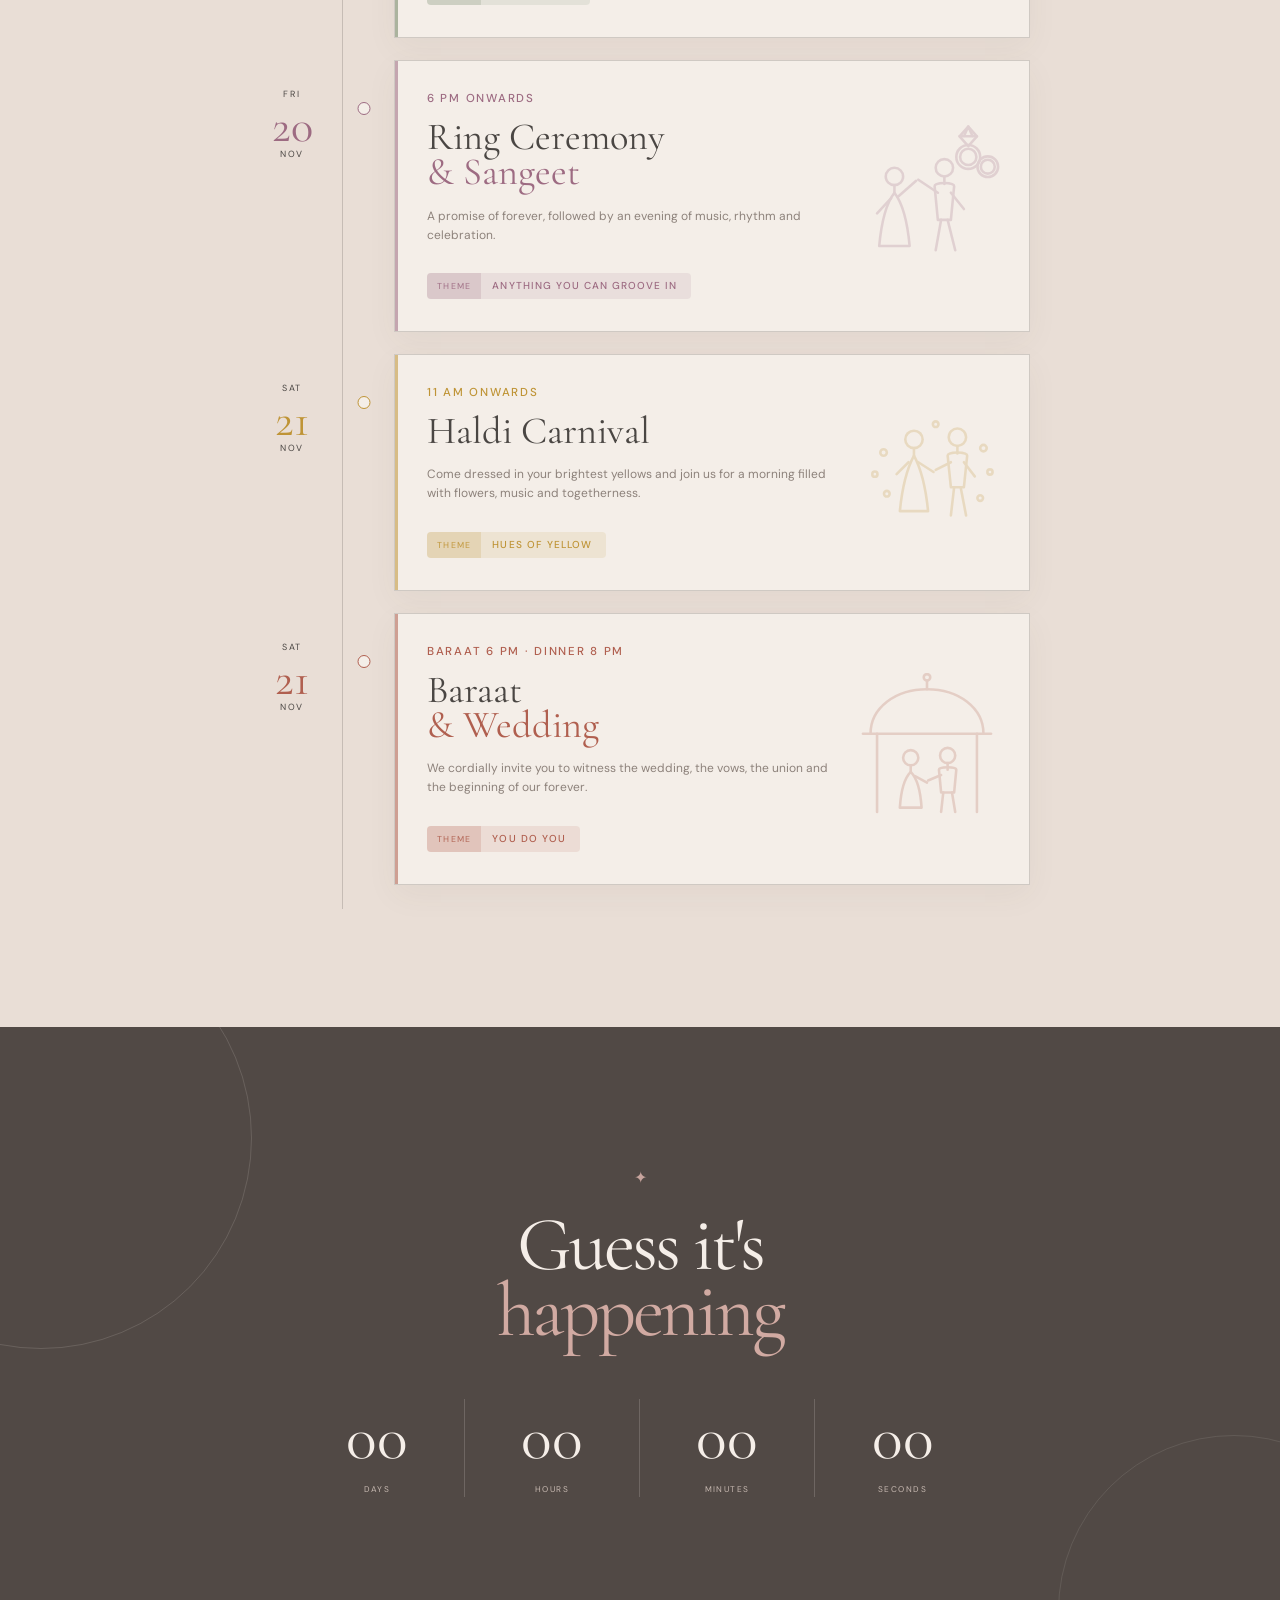
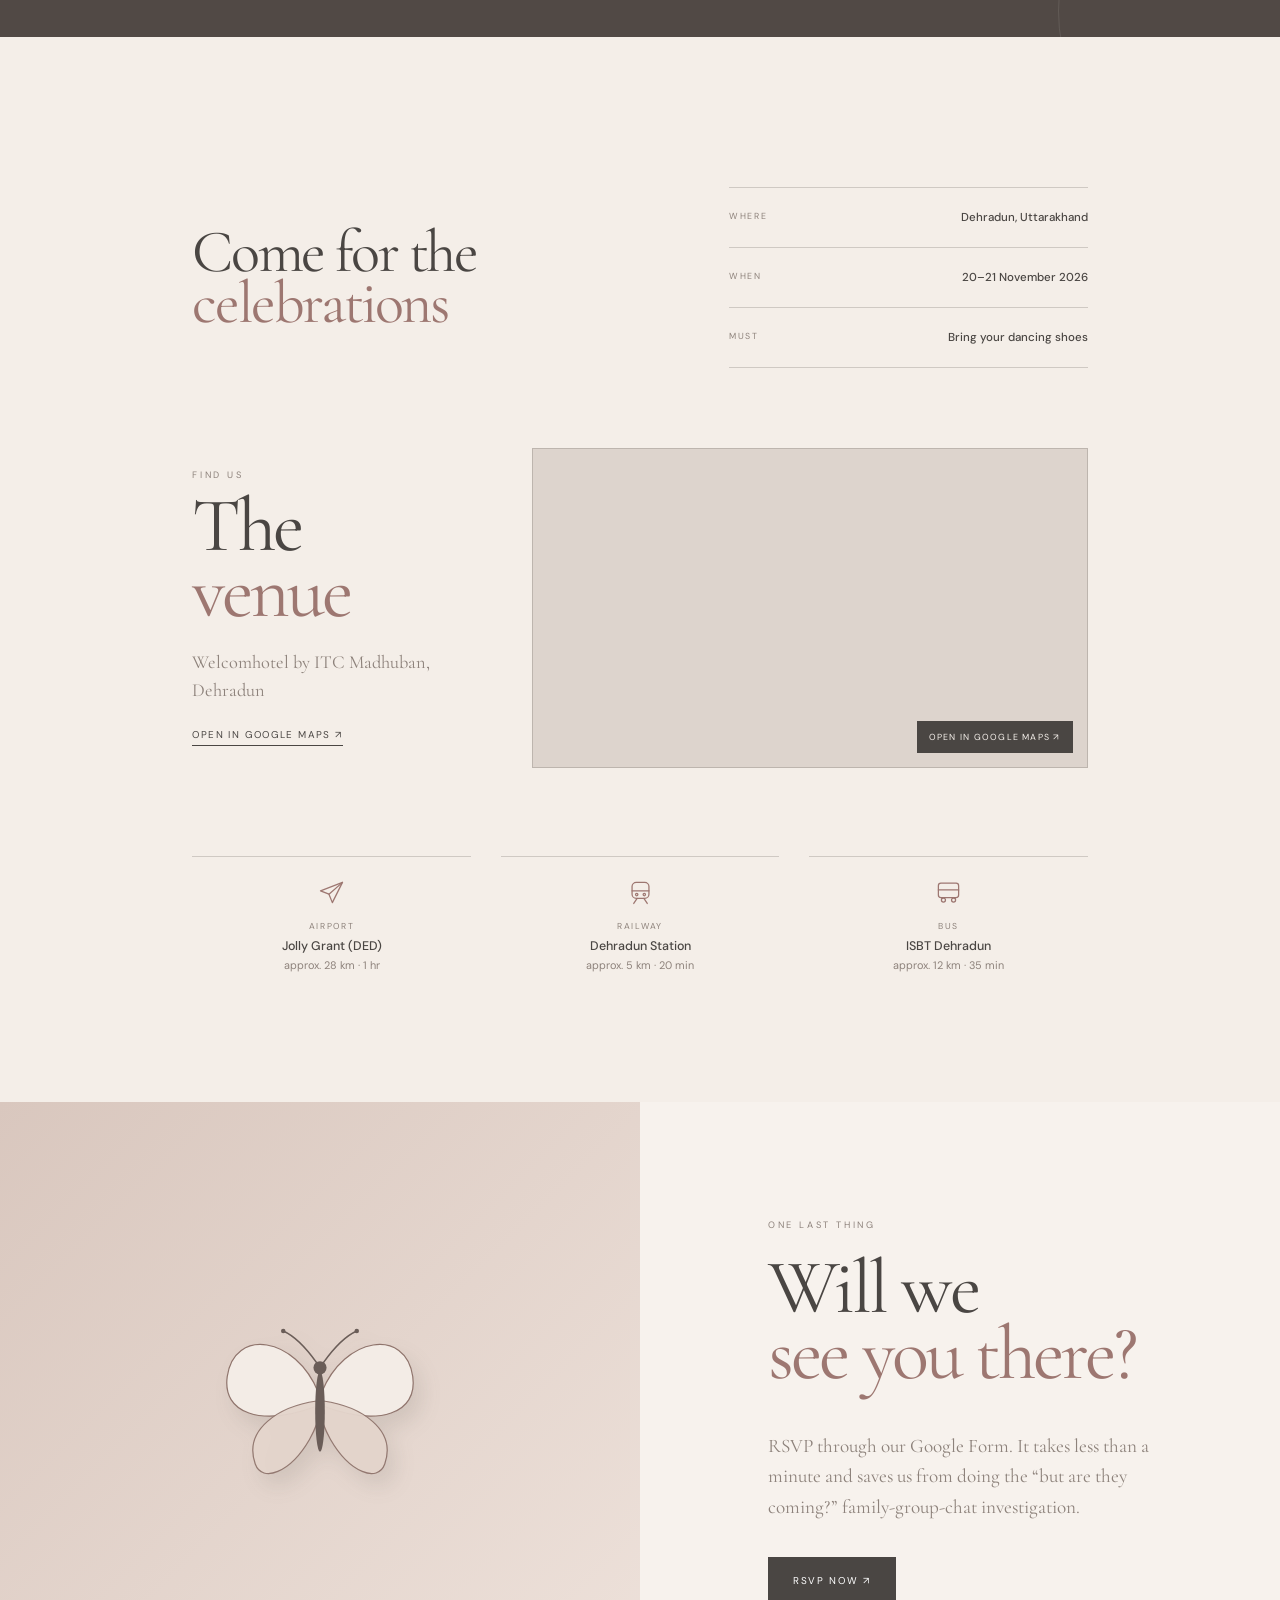
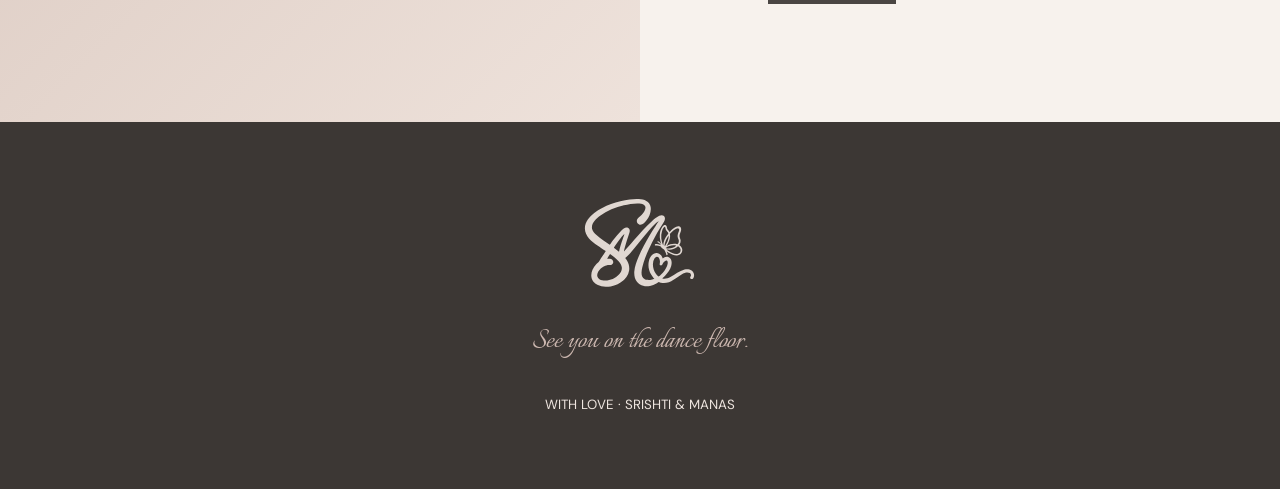
==== commit ef7b788d: "Remove the PDF link from the site and make the card's URL clickable The invitation card now carries " ====
--- a/index.html
+++ b/index.html
@@ -83,10 +83,6 @@
         <a href="#details">Details</a>
         <a class="primary" href="#rsvp">RSVP</a>
       </nav>
-      <a class="save-card" href="assets/srishti-manas-invitation.pdf" download>
-        <svg viewBox="0 0 24 24" aria-hidden="true"><path d="M12 3v11M7.5 10 12 14.5 16.5 10M4.5 19h15"/></svg>
-        Save the invitation
-      </a>
       <a class="round-arrow" href="#events" aria-label="Explore invitation">↓</a>
     </div>
 
--- a/styles.css
+++ b/styles.css
@@ -22,7 +22,7 @@
    about the body (far left of the shape) so the wings fold toward it. */
 .mono-bf{transform-box:fill-box;transform-origin:50% 60%}
 .mono-butterfly{transform-box:fill-box;transform-origin:6% 82%}
-.cover-nav{display:flex;flex-wrap:wrap;justify-content:center;gap:12px;margin-top:14px}
+.cover-nav{display:flex;flex-wrap:wrap;justify-content:center;gap:12px;margin-top:18px}
 .cover-nav a{display:inline-flex;align-items:center;justify-content:center;min-height:44px;padding:0 24px;
   border:1px solid var(--line);border-radius:999px;background:rgba(255,255,255,.5);
   font-size:.6rem;letter-spacing:.18em;text-transform:uppercase;
@@ -31,15 +31,6 @@
 .cover-nav a:active{transform:translateY(0);box-shadow:none}
 .cover-nav a.primary{border-color:var(--accent);color:var(--accent-deep);background:rgba(157,119,113,.1)}
 .cover-nav a.primary:hover{background:var(--accent-deep);border-color:var(--accent-deep);color:#fff;box-shadow:0 10px 22px rgba(125,84,79,.3)}
-/* Deliberately not a pill — a quieter register so it sits under the nav row
-   without competing with it. */
-.save-card{display:inline-flex;align-items:center;gap:8px;margin:14px auto 0;
-  font-size:.57rem;letter-spacing:.19em;text-transform:uppercase;color:var(--accent);
-  padding-bottom:5px;border-bottom:1px solid transparent;transition:color .28s,border-color .28s}
-.save-card svg{width:13px;height:13px;fill:none;stroke:currentColor;stroke-width:1.7;
-  stroke-linecap:round;stroke-linejoin:round;transition:transform .28s}
-.save-card:hover{color:var(--accent-deep);border-bottom-color:currentColor}
-.save-card:hover svg{transform:translateY(2px)}
 :focus-visible{outline:2px solid var(--accent);outline-offset:3px}
 .cover-copy{z-index:3;text-align:center;margin:0 auto}
 .micro{font-size:.58rem;letter-spacing:.28em;text-transform:uppercase;color:var(--muted);margin:0}
@@ -48,7 +39,7 @@
 .cover-copy h1{font-family:var(--serif);font-weight:400;text-transform:uppercase;letter-spacing:.16em;font-size:clamp(3.5rem,7.4vw,6.4rem);line-height:.8;margin:6px 0 14px}
 .names{font-family:var(--script);font-size:3.5rem;color:#6d625e;margin:0 0 12px}.names span{font-family:var(--serif);font-size:1.3rem;color:var(--accent)}
 .date{font-size:.66rem;letter-spacing:.3em;margin:0}.place{font-size:.55rem;letter-spacing:.22em;color:var(--muted)}
-.round-arrow{display:grid;place-items:center;width:48px;height:48px;border:1px solid var(--line);border-radius:50%;margin:10px auto 0;font-size:1.1rem;transition:.3s}.round-arrow:hover{background:var(--ink);color:var(--paper)}
+.round-arrow{display:grid;place-items:center;width:48px;height:48px;border:1px solid var(--line);border-radius:50%;margin:14px auto 0;font-size:1.1rem;transition:.3s}.round-arrow:hover{background:var(--ink);color:var(--paper)}
 /* A flex item, not absolute: the copy can never collide with it. The two auto
    margins here and on .cover-copy split the free space, centring them as a pair. */
 .butterfly{position:static;z-index:1;width:min(215px,46vw,26vh);margin:24px auto 16px;pointer-events:none}
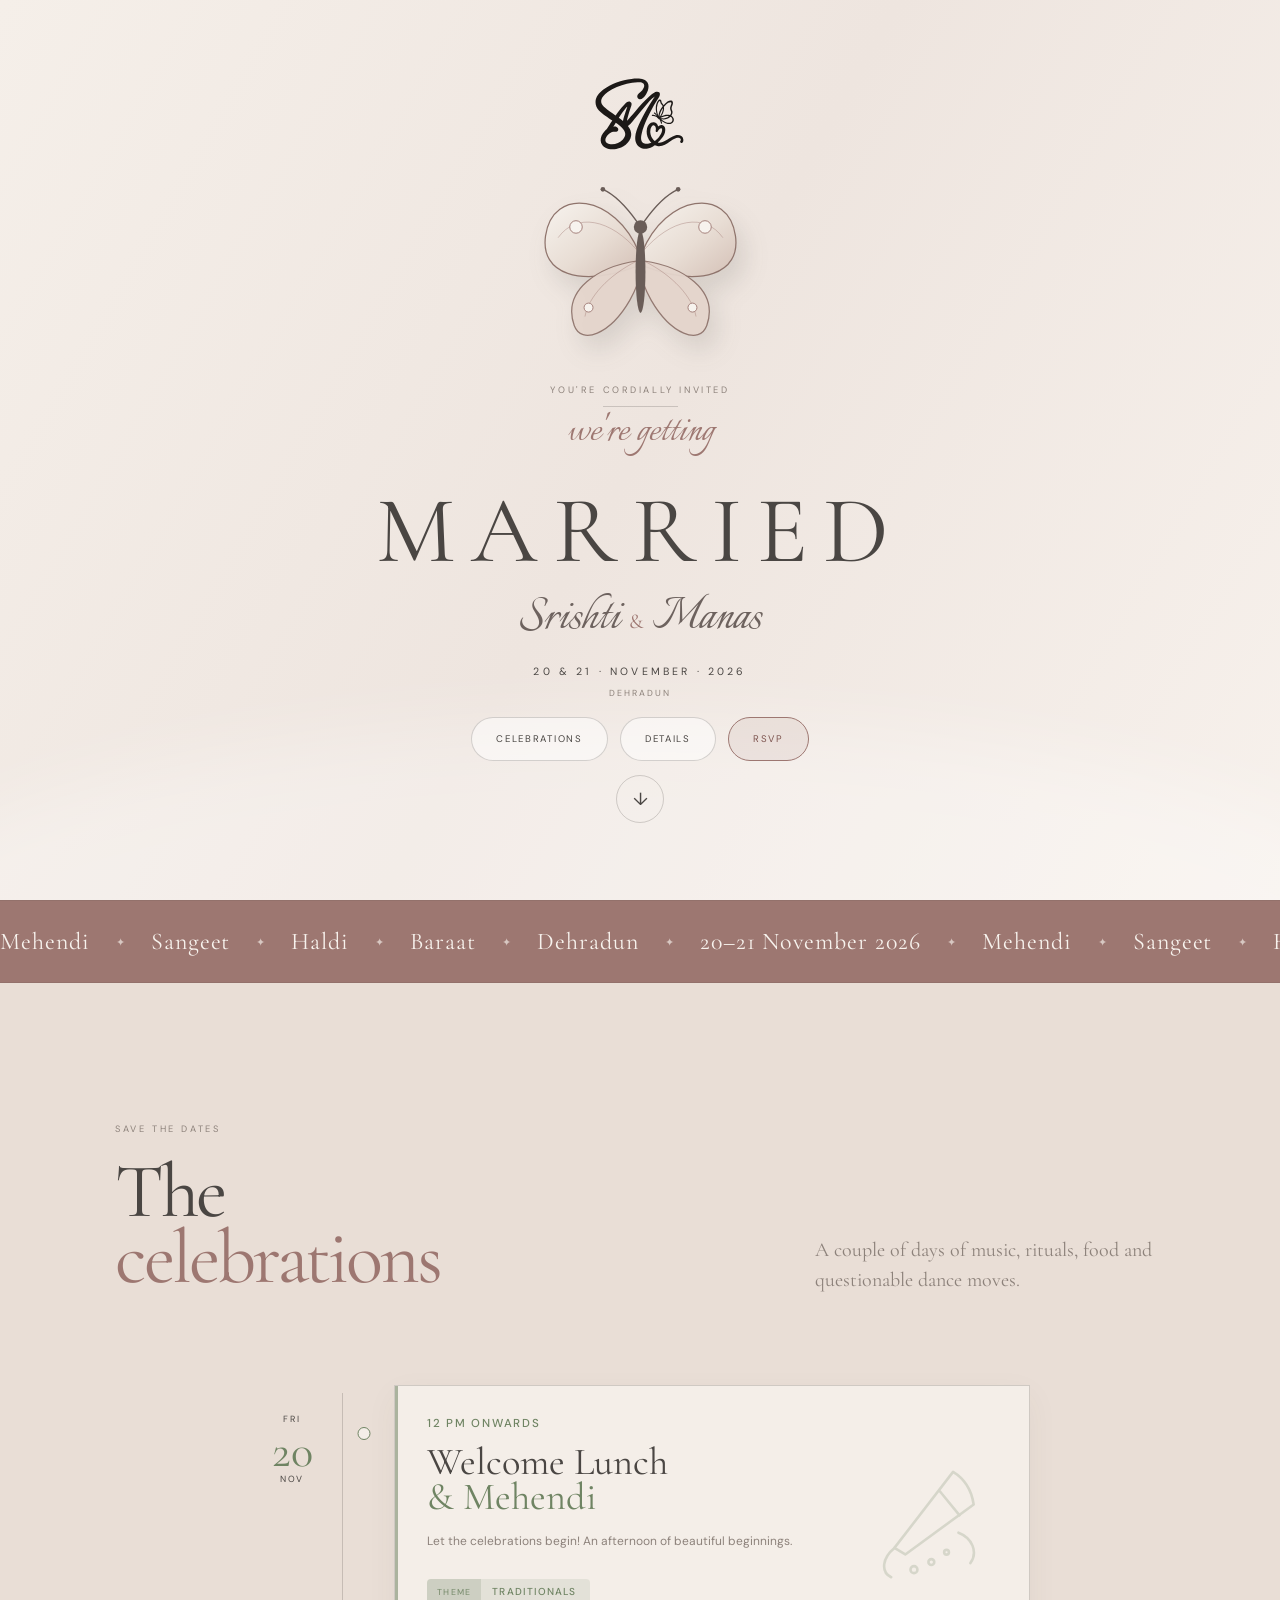
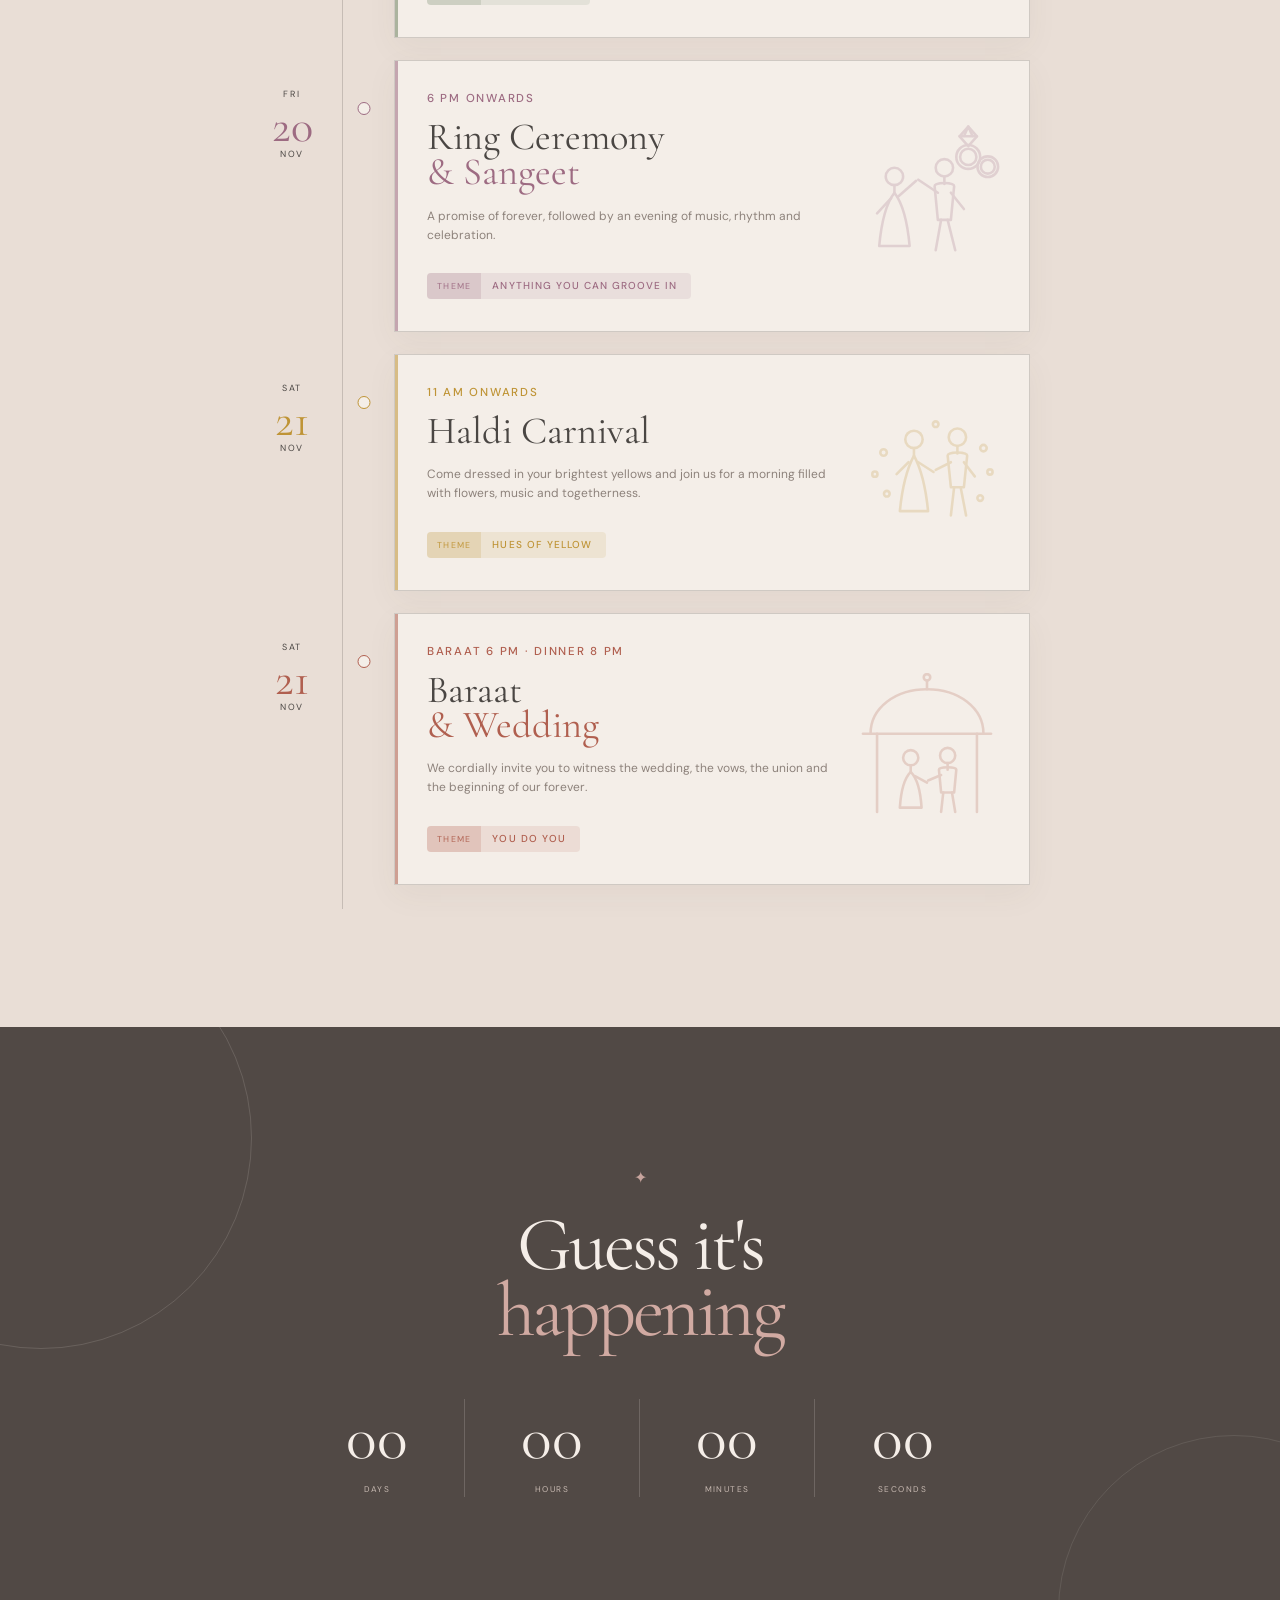
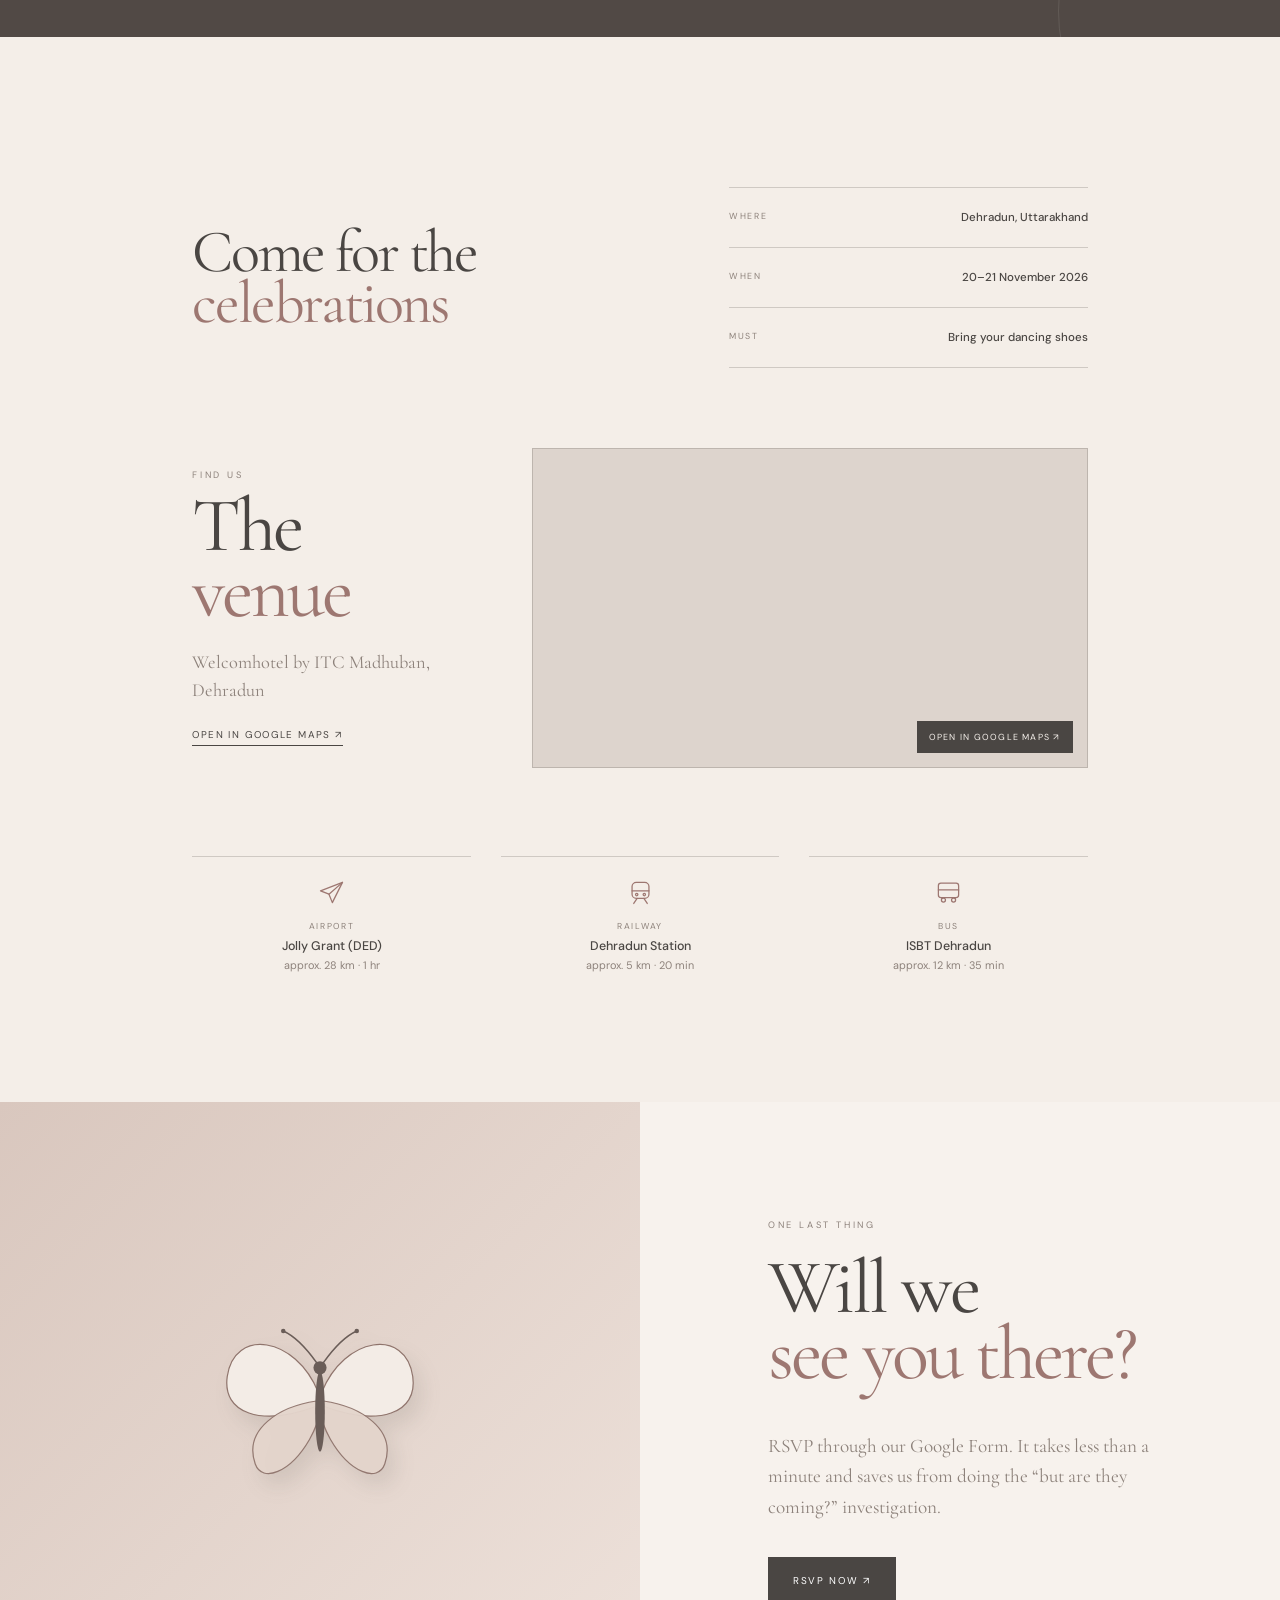
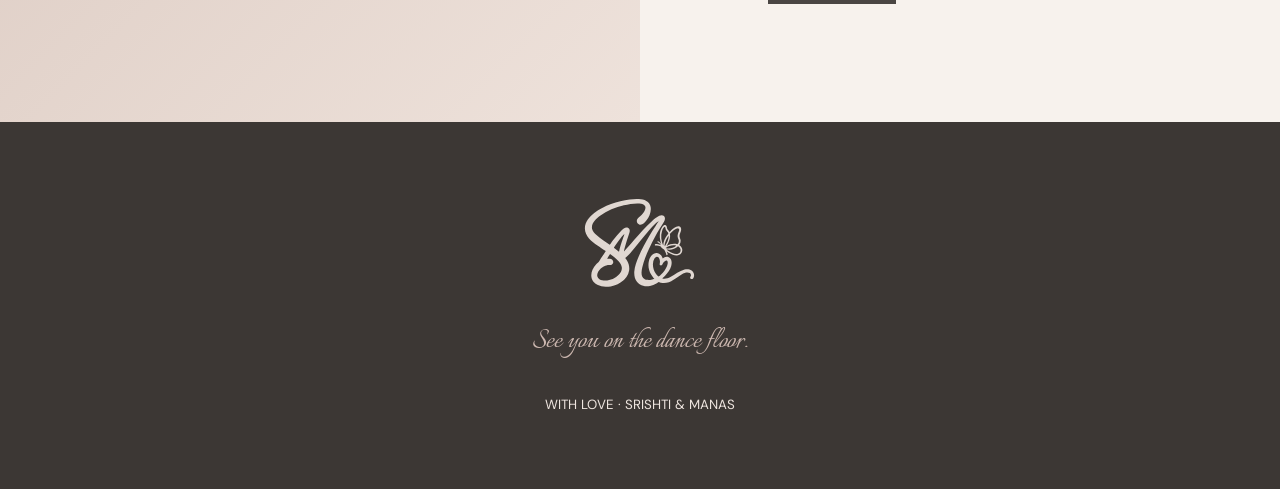
==== commit 92079134: "Trim the RSVP line to "investigation" Co-Authored-By: Claude Opus 5 <noreply@anthropic.com>" ====
--- a/index.html
+++ b/index.html
@@ -324,7 +324,7 @@
       <div class="rsvp-copy">
         <p class="micro">ONE LAST THING</p>
         <h2>Will we<br><em>see you there?</em></h2>
-        <p>RSVP through our Google Form. It takes less than a minute and saves us from doing the “but are they coming?” family-group-chat investigation.</p>
+        <p>RSVP through our Google Form. It takes less than a minute and saves us from doing the “but are they coming?” investigation.</p>
         <a id="rsvpButton" class="rsvp-button" href="#" target="_blank" rel="noopener">RSVP NOW ↗</a>
         <small id="rsvpHelp">Add your Google Form link in <b>script.js</b> to activate this button.</small>
       </div>
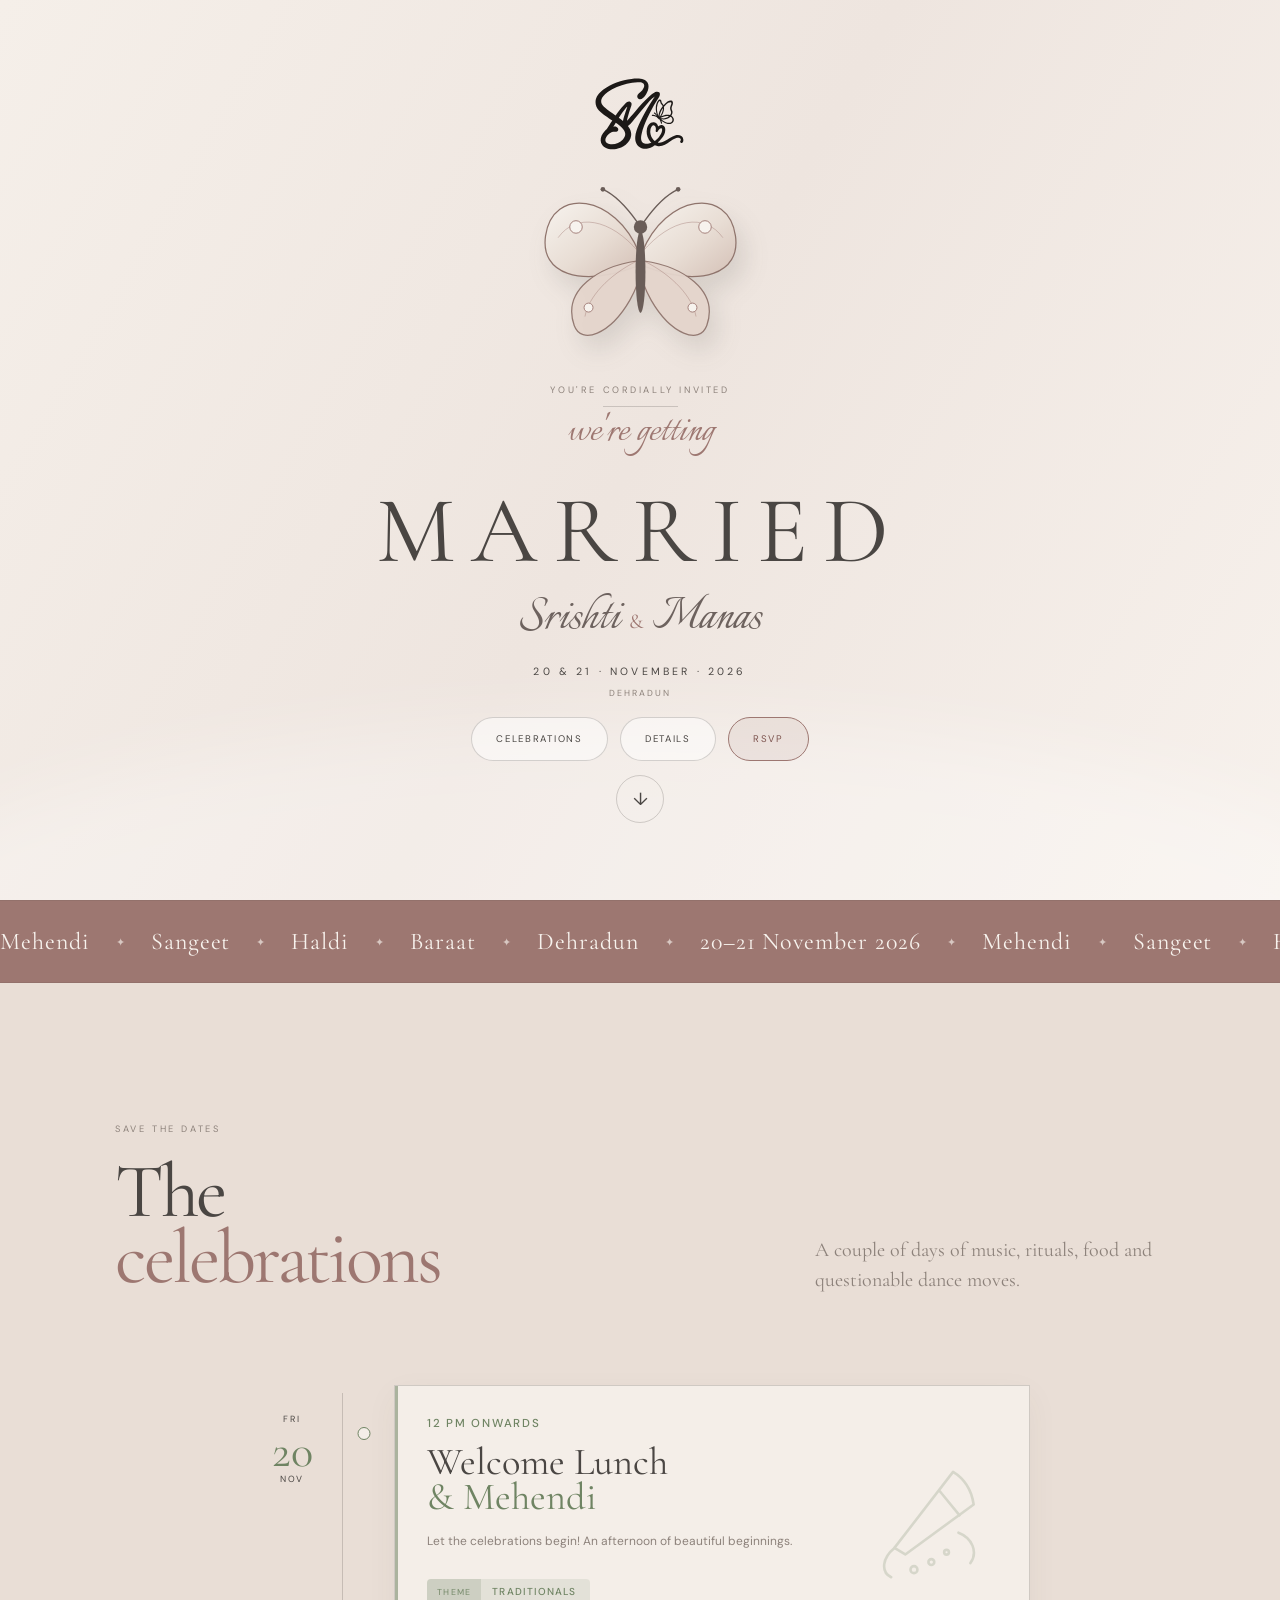
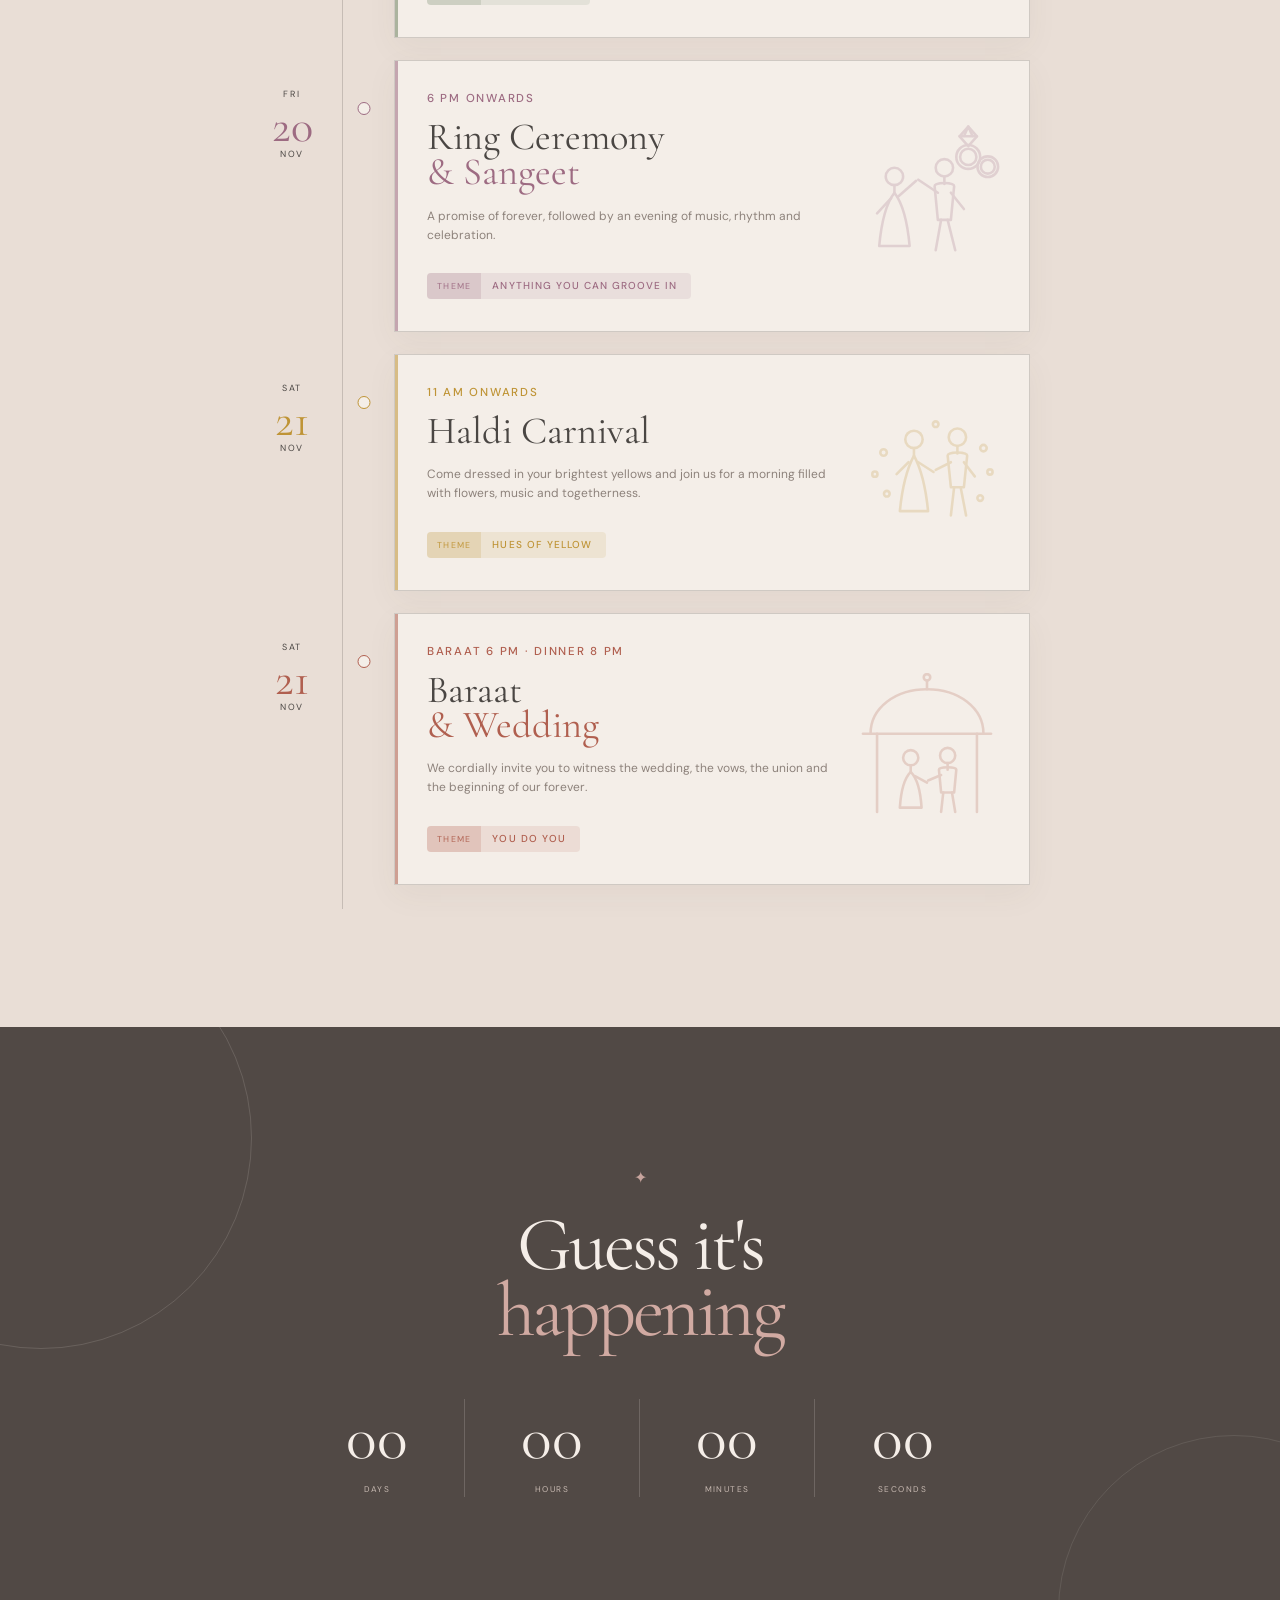
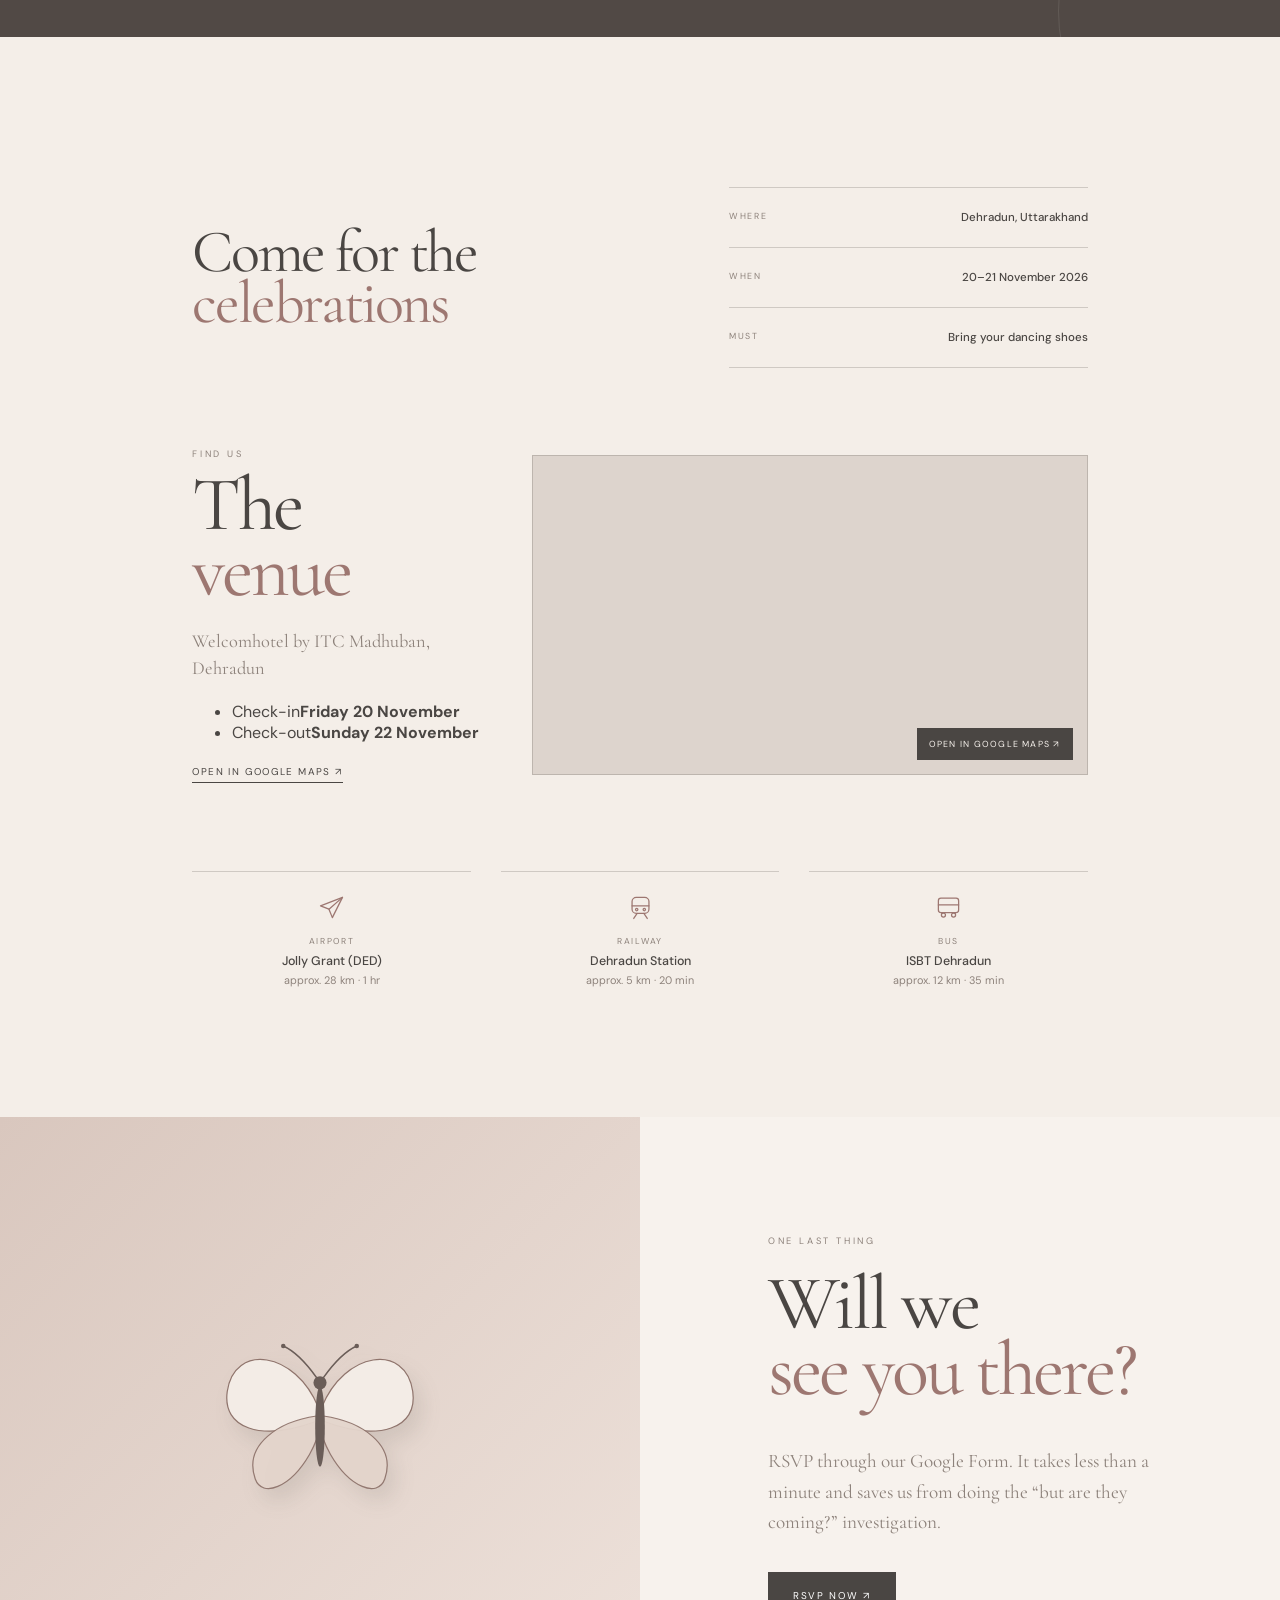
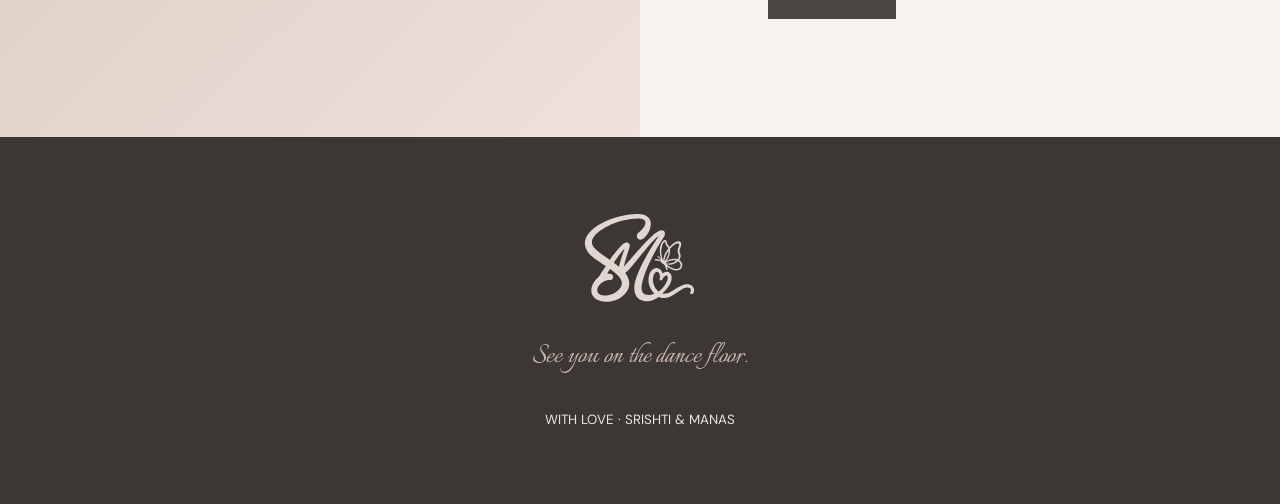
==== commit d4af8567: "Update index.html: Add Check in & Check out dates" ====
--- a/index.html
+++ b/index.html
@@ -274,6 +274,10 @@
         <p class="micro">FIND US</p>
         <h2>The<br><em>venue</em></h2>
         <p>Welcomhotel by ITC Madhuban, Dehradun</p>
+        <ul class="stay">
+          <li><span>Check-in</span><b>Friday 20 November</b></li>
+          <li><span>Check-out</span><b>Sunday 22 November</b></li>
+        </ul>
         <a class="map-link" href="https://www.google.com/maps/search/?api=1&amp;query=Welcomhotel%20by%20ITC%20Madhuban" target="_blank" rel="noopener">Open in Google Maps ↗</a>
       </div>
       <div class="map-frame">
